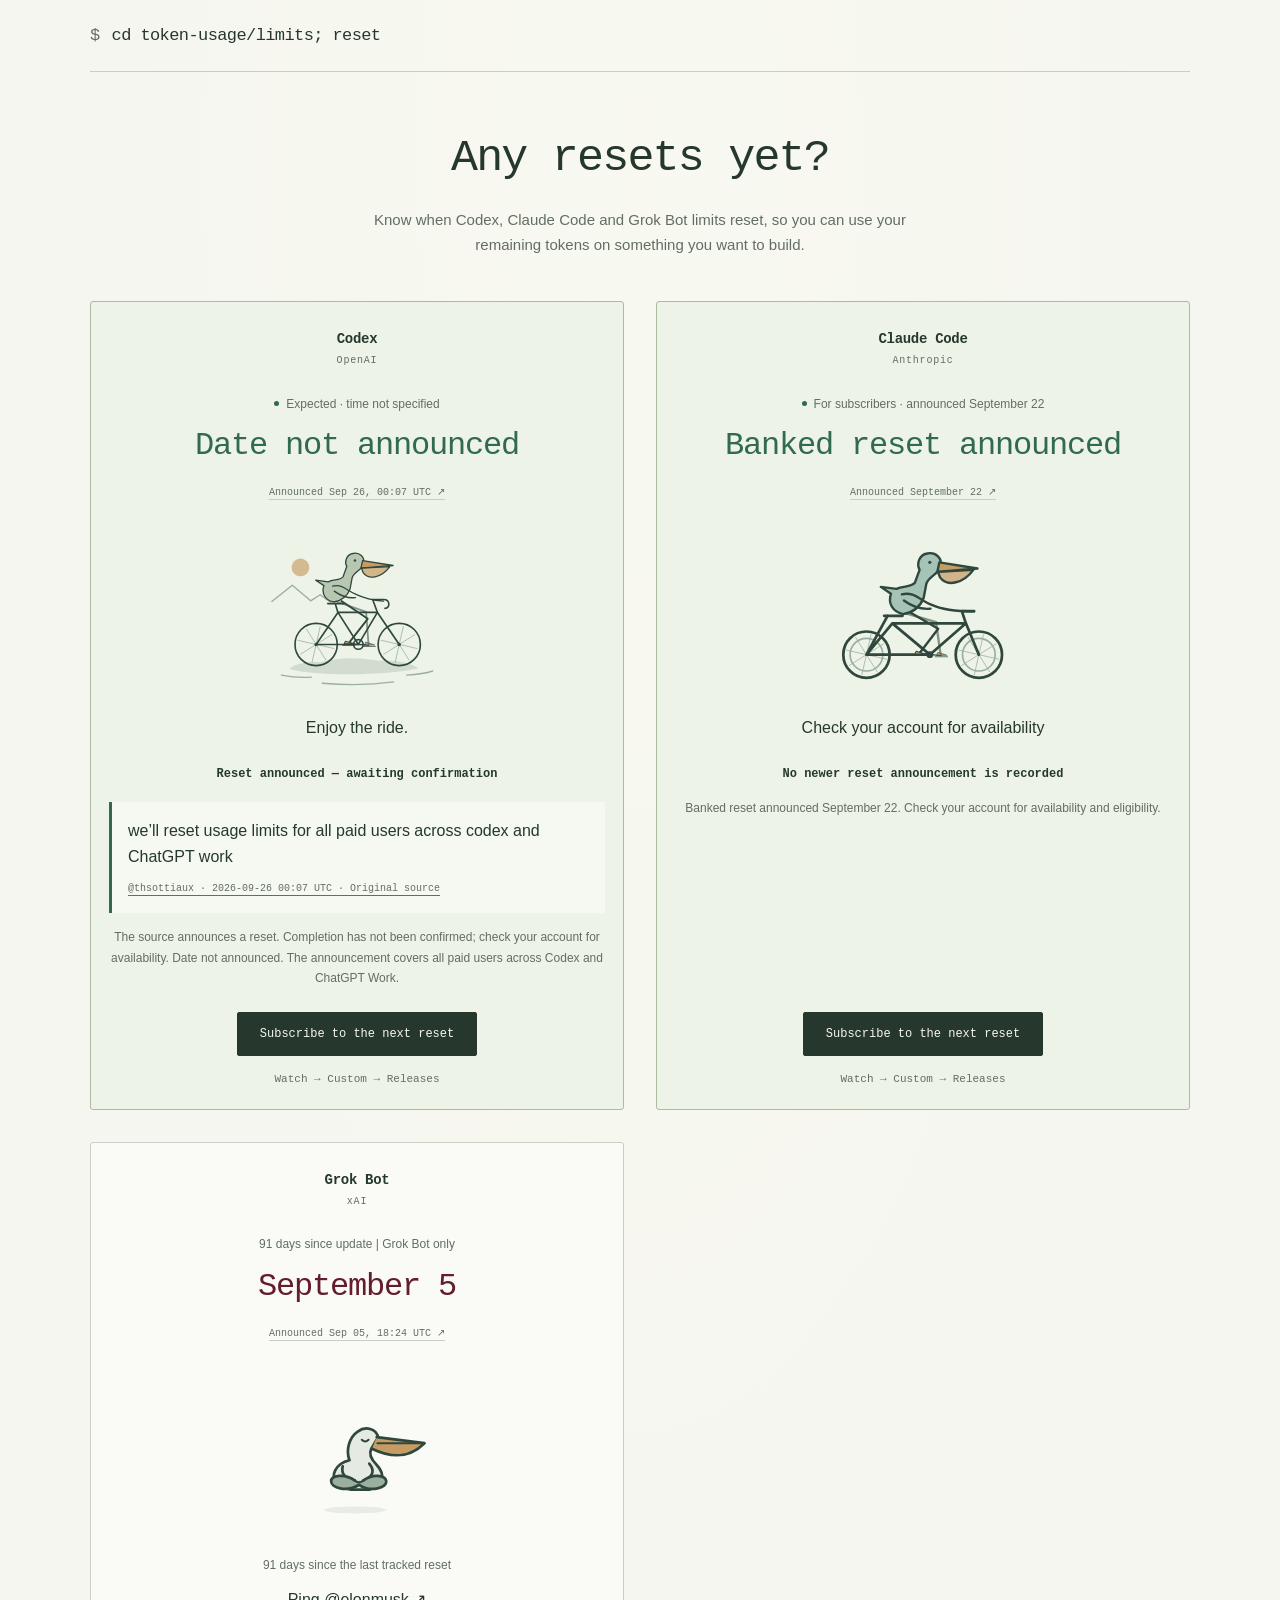
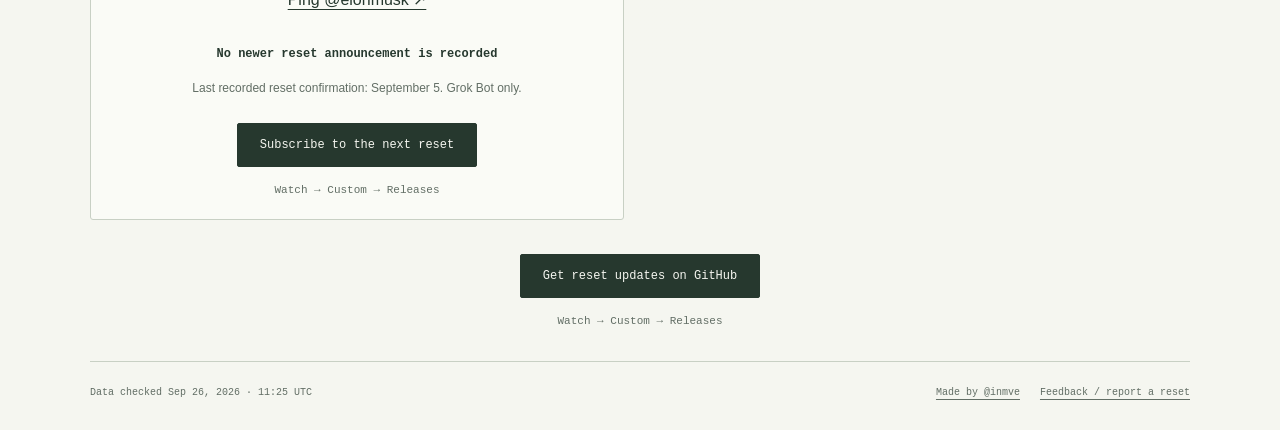
==== public/index.html @ 68e8e63a "Lead reset feeds with GitHub Releases subscriptions (#23)" ====
<!doctype html>
<html lang="en">
<head>
  <meta charset="utf-8">
  <meta name="viewport" content="width=device-width,initial-scale=1">
  <meta name="description" content="Know when Codex, Claude Code and Grok Bot limits reset, so you can use your remaining tokens on something you want to build.">
  <meta property="og:title" content="Any resets yet? (2026-09-26)">
  <meta property="og:description" content="Know when Codex, Claude Code and Grok Bot limits reset, so you can use your remaining tokens on something you want to build.">
  <meta property="og:type" content="website">
  <title>Any resets yet? (2026-09-26)</title>
  <link rel="canonical" href="https://inmve.github.io/next-reset/"><meta property="og:url" content="https://inmve.github.io/next-reset/">
  <link rel="icon" href="favicon.svg" type="image/svg+xml">
  <link rel="stylesheet" href="style.css?v=3abd4e6b2c49">
  <script src="site.js?v=8ba47e95c270" defer></script>
</head>
<body>
<div id="reset-zen" lang="en">
<div class="product" data-variant="3">
  <a class="skip-link" href="#updates">Skip to reset updates</a>
  <div class="backdrop" aria-hidden="true"><div class="stars"></div><div class="sun"></div><div class="ridge"></div><div class="ridge near"></div><div class="water"></div></div>
  <header class="product-header">
    <a class="brand" href="./" aria-label="Next Reset: home"><span class="shell-prompt" aria-hidden="true">$</span><code>cd token-usage/limits; reset</code></a>
  </header>
  <main id="updates" class="home">
    <div class="intro">
      <h1>Any resets yet?</h1>
      <p class="intro-sub">Know when Codex, Claude Code and Grok Bot limits reset, so you can use your remaining tokens on something you want to build.</p>
    </div>
    <div id="providers" class="providers"><article class="provider announced" data-provider="codex" style="--wait:rgb(196,76,77)">
<div class="provider-details"><h2 class="provider-name">Codex<span>OpenAI</span></h2>
<p class="scope">Expected · time not specified</p><p class="when">Date not announced</p>
<a class="source" href="https://x.com/thsottiaux/status/2103637477760311522" target="_blank" rel="noopener noreferrer">Announced Sep 26, 00:07 UTC ↗</a></div>
<div class="bird-stage"><div class="bird"><svg xmlns="http://www.w3.org/2000/svg" viewBox="0 0 320 240" role="img" aria-labelledby="c04-codex-title c04-codex-desc" data-animated="cycling">
  <title id="c04-codex-title">Pelican riding a bicycle</title>
  <desc id="c04-codex-desc">A pelican pedals at an unhurried pace while a reset is announced. There is no rush.</desc>
  <g stroke="var(--bird-ink)" stroke-width="2.4" stroke-linecap="round" stroke-linejoin="round">
    <circle cx="77" cy="55" r="13" fill="var(--bird-gold)" stroke="none" opacity=".65" />
    <path d="M35 105 65 81 92 104 106 95 121 106" fill="none" stroke="var(--bird-sage)" stroke-width="2" />
    <path d="M61 204c7-8 28-11 45-10 27-8 60-7 86-2 21-2 46 2 58 11-38 10-148 13-189 1Z" fill="var(--bird-sage)" fill-opacity=".35" stroke="none" />
    <path d="M49 213c15 3 29 4 44 3m16 9c37 3 76 2 105-2m19-10c16-1 29-3 38-6" fill="none" stroke="var(--bird-sage)" stroke-width="2" />
    <g fill="none">
      <circle cx="100" cy="168" r="31" />
      <circle cx="222" cy="168" r="31" />
      <g transform="translate(100 168)" data-riding-part="wheel"><g stroke="var(--bird-sage)" stroke-width="1.3" opacity=".8" fill="none"><path d="M0 0L27.00 0.00 M0 0L19.09 19.09 M0 0L0.00 27.00 M0 0L-19.09 19.09 M0 0L-27.00 0.00 M0 0L-19.09 -19.09 M0 0L-0.00 -27.00 M0 0L19.09 -19.09" /><animateTransform attributeName="transform" type="rotate" from="0" to="360" dur="2.8s" repeatCount="indefinite" begin="indefinite" /></g></g><g transform="translate(222 168)" data-riding-part="wheel"><g stroke="var(--bird-sage)" stroke-width="1.3" opacity=".8" fill="none"><path d="M0 0L27.00 0.00 M0 0L19.09 19.09 M0 0L0.00 27.00 M0 0L-19.09 19.09 M0 0L-27.00 0.00 M0 0L-19.09 -19.09 M0 0L-0.00 -27.00 M0 0L19.09 -19.09" /><animateTransform attributeName="transform" type="rotate" from="0" to="360" dur="2.8s" repeatCount="indefinite" begin="indefinite" /></g></g><path d="m100 168 32-47 30 47H100m32-47h58l-28 47m28-47 32 47" />
      <path d="m132 121-4-13m-11 0h24m49 13-7-19h16c10 0 10 13 2 13" />
      <circle cx="162" cy="168" r="7" />
      <circle cx="100" cy="168" r="2.5" fill="var(--bird-ink)" stroke="none" />
      <circle cx="222" cy="168" r="2.5" fill="var(--bird-ink)" stroke="none" />
    </g>
    </g>
<g fill="none" stroke="var(--bird-ink)" stroke-width="2.7" stroke-linecap="round" stroke-linejoin="round" data-riding-part="pedaling-legs"><path d="M150.72 158.11L162 168L173.28 177.89" stroke-width="2"><animate attributeName="d" values="M150.72 158.11L162 168L173.28 177.89;M152.11 156.72L162 168L171.89 179.28;M153.67 155.53L162 168L170.33 180.47;M155.37 154.55L162 168L168.63 181.45;M157.18 153.80L162 168L166.82 182.20;M159.07 153.29L162 168L164.93 182.71;M161.02 153.03L162 168L162.98 182.97;M162.98 153.03L162 168L161.02 182.97;M164.93 153.29L162 168L159.07 182.71;M166.82 153.80L162 168L157.18 182.20;M168.64 154.55L162 168L155.36 181.45;M170.33 155.53L162 168L153.67 180.47;M171.89 156.72L162 168L152.11 179.28;M173.28 158.11L162 168L150.72 177.89;M174.47 159.67L162 168L149.53 176.33;M175.45 161.37L162 168L148.55 174.63;M176.20 163.18L162 168L147.80 172.82;M176.71 165.07L162 168L147.29 170.93;M176.97 167.02L162 168L147.03 168.98;M176.97 168.98L162 168L147.03 167.02;M176.71 170.93L162 168L147.29 165.07;M176.20 172.82L162 168L147.80 163.18;M175.45 174.64L162 168L148.55 161.36;M174.47 176.33L162 168L149.53 159.67;M173.28 177.89L162 168L150.72 158.11;M171.89 179.28L162 168L152.11 156.72;M170.33 180.47L162 168L153.67 155.53;M168.63 181.45L162 168L155.37 154.55;M166.82 182.20L162 168L157.18 153.80;M164.93 182.71L162 168L159.07 153.29;M162.98 182.97L162 168L161.02 153.03;M161.02 182.97L162 168L162.98 153.03;M159.07 182.71L162 168L164.93 153.29;M157.18 182.20L162 168L166.82 153.80;M155.36 181.45L162 168L168.64 154.55;M153.67 180.47L162 168L170.33 155.53;M152.11 179.28L162 168L171.89 156.72;M150.72 177.89L162 168L173.28 158.11;M149.53 176.33L162 168L174.47 159.67;M148.55 174.63L162 168L175.45 161.37;M147.80 172.82L162 168L176.20 163.18;M147.29 170.93L162 168L176.71 165.07;M147.03 168.98L162 168L176.97 167.02;M147.03 167.02L162 168L176.97 168.98;M147.29 165.07L162 168L176.71 170.93;M147.80 163.18L162 168L176.20 172.82;M148.55 161.36L162 168L175.45 174.64;M149.53 159.67L162 168L174.47 176.33;M150.72 158.11L162 168L173.28 177.89" dur="3.8s" repeatCount="indefinite" begin="indefinite" calcMode="linear" /></path><path d="M127.20 103.60L174.60 115.47L150.72 158.11" opacity=".55"><animate attributeName="d" values="M127.20 103.60L174.60 115.47L150.72 158.11;M127.20 103.62L175.04 113.57L152.11 156.72;M127.20 103.69L175.40 111.76L153.67 155.53;M127.20 103.79L175.66 110.09L155.37 154.55;M127.20 103.93L175.84 108.63L157.18 153.80;M127.20 104.08L175.95 107.43L159.07 153.29;M127.20 104.25L176.01 106.52L161.02 153.03;M127.20 104.42L176.04 105.94L162.98 153.03;M127.20 104.58L176.05 105.71L164.93 153.29;M127.20 104.71L176.05 105.81L166.82 153.80;M127.20 104.81L176.05 106.25L168.64 154.55;M127.20 104.88L176.02 106.99L170.33 155.53;M127.20 104.90L175.97 108.03L171.89 156.72;M127.20 104.88L175.86 109.31L173.28 158.11;M127.20 104.81L175.70 110.82L174.47 159.67;M127.20 104.71L175.44 112.50L175.45 161.37;M127.20 104.58L175.08 114.33L176.20 163.18;M127.20 104.42L174.61 116.25L176.71 165.07;M127.20 104.25L174.02 118.24L176.97 167.02;M127.20 104.08L173.31 120.25L176.97 168.98;M127.20 103.93L172.50 122.24L176.71 170.93;M127.20 103.79L171.61 124.17L176.20 172.82;M127.20 103.69L170.67 126.00L175.45 174.64;M127.20 103.62L169.72 127.70L174.47 176.33;M127.20 103.60L168.81 129.23L173.28 177.89;M127.20 103.62L167.97 130.57L171.89 179.28;M127.20 103.69L167.24 131.70L170.33 180.47;M127.20 103.79L166.65 132.63L168.63 181.45;M127.20 103.93L166.22 133.34L166.82 182.20;M127.20 104.08L165.95 133.86L164.93 182.71;M127.20 104.25L165.82 134.18L162.98 182.97;M127.20 104.42L165.84 134.34L161.02 182.97;M127.20 104.58L165.96 134.33L159.07 182.71;M127.20 104.71L166.18 134.17L157.18 182.20;M127.20 104.81L166.49 133.87L155.36 181.45;M127.20 104.88L166.86 133.42L153.67 180.47;M127.20 104.90L167.30 132.83L152.11 179.28;M127.20 104.88L167.78 132.10L150.72 177.89;M127.20 104.81L168.32 131.22L149.53 176.33;M127.20 104.71L168.89 130.20L148.55 174.63;M127.20 104.58L169.50 129.04L147.80 172.82;M127.20 104.42L170.15 127.73L147.29 170.93;M127.20 104.25L170.81 126.29L147.03 168.98;M127.20 104.08L171.50 124.72L147.03 167.02;M127.20 103.93L172.18 123.02L147.29 165.07;M127.20 103.79L172.85 121.22L147.80 163.18;M127.20 103.69L173.49 119.34L148.55 161.36;M127.20 103.62L174.08 117.41L149.53 159.67;M127.20 103.60L174.60 115.47L150.72 158.11" dur="3.8s" repeatCount="indefinite" begin="indefinite" calcMode="linear" /></path><path d="M142.72 160.11H160.72M146.72 154.11L159.72 158.1092299204279L144.72 158.1092299204279Z" fill="var(--bird-gold)" stroke-width="1.5" opacity=".7"><animate attributeName="d" values="M142.72 160.11H160.72M146.72 154.11L159.72 158.1092299204279L144.72 158.1092299204279Z;M144.11 158.72H162.11M148.11 152.72L161.11 156.7218917428687L146.11 156.7218917428687Z;M145.67 157.53H163.67M149.67 151.53L162.67 155.52752512447137L147.67 155.52752512447137Z;M147.37 156.55H165.37M151.37 150.55L164.37 154.54656600921766L149.37 154.54656600921766Z;M149.18 155.80H167.18M153.18 149.80L166.18 153.79579887954282L151.18 153.79579887954282Z;M151.07 155.29H169.07M155.07 149.29L168.07 153.28806956918754L153.07 153.28806956918754Z;M153.02 155.03H171.02M157.02 149.03L170.02 153.0320654674212L155.02 153.0320654674212Z;M154.98 155.03H172.98M158.98 149.03L171.98 153.03216687540274L156.98 153.03216687540274Z;M156.93 155.29H174.93M160.93 149.29L173.93 153.2883720580135L158.93 153.2883720580135Z;M158.82 155.80H176.82M162.82 149.80L175.82 153.79629727354546L160.82 153.79629727354546Z;M160.64 156.55H178.64M164.64 150.55L177.64 154.54725178073744L162.64 154.54725178073744Z;M162.33 157.53H180.33M166.33 151.53L179.33 155.52838653976747L164.33 155.52838653976747Z;M163.89 158.72H181.89M167.89 152.72L180.89 156.72291406288656L165.89 156.72291406288656Z;M165.28 160.11H183.28M169.28 154.11L182.28 158.1103956529886L167.28 158.1103956529886Z;M166.47 161.67H184.47M170.47 155.67L183.47 159.66709111538432L168.47 159.66709111538432Z;M167.45 163.37H185.45M171.45 157.37L184.45 161.36636495911463L169.45 161.36636495911463Z;M168.20 165.18H186.20M172.20 159.18L185.20 163.1791421375856L170.20 163.1791421375856Z;M168.71 167.07H186.71M172.71 161.07L185.71 165.07440553067676L170.71 165.07440553067676Z;M168.97 169.02H186.97M172.97 163.02L185.97 167.01972665626607L170.97 167.01972665626607Z;M168.97 170.98H186.97M172.97 164.98L185.97 168.9818205305498L170.97 168.9818205305498Z;M168.71 172.93H186.71M172.71 166.93L185.71 170.92711518334377L170.71 170.92711518334377Z;M168.20 174.82H186.20M172.20 168.82L185.20 172.82232608380104L170.20 172.82232608380104Z;M167.45 176.64H185.45M171.45 170.64L184.45 174.63502564796312L169.45 174.63502564796312Z;M166.47 178.33H184.47M170.47 172.33L183.47 176.33419808371187L168.47 176.33419808371187Z;M165.28 179.89H183.28M169.28 173.89L182.28 177.8907700795721L167.28 177.8907700795721Z;M163.89 181.28H181.89M167.89 175.28L180.89 179.2781082571313L165.89 179.2781082571313Z;M162.33 182.47H180.33M166.33 176.47L179.33 180.47247487552863L164.33 180.47247487552863Z;M160.63 183.45H178.63M164.63 177.45L177.63 181.45343399078234L162.63 181.45343399078234Z;M158.82 184.20H176.82M162.82 178.20L175.82 182.20420112045718L160.82 182.20420112045718Z;M156.93 184.71H174.93M160.93 178.71L173.93 182.71193043081246L158.93 182.71193043081246Z;M154.98 184.97H172.98M158.98 178.97L171.98 182.9679345325788L156.98 182.9679345325788Z;M153.02 184.97H171.02M157.02 178.97L170.02 182.96783312459726L155.02 182.96783312459726Z;M151.07 184.71H169.07M155.07 178.71L168.07 182.7116279419865L153.07 182.7116279419865Z;M149.18 184.20H167.18M153.18 178.20L166.18 182.20370272645454L151.18 182.20370272645454Z;M147.36 183.45H165.36M151.36 177.45L164.36 181.45274821926256L149.36 181.45274821926256Z;M145.67 182.47H163.67M149.67 176.47L162.67 180.47161346023253L147.67 180.47161346023253Z;M144.11 181.28H162.11M148.11 175.28L161.11 179.2770859371134L146.11 179.2770859371134Z;M142.72 179.89H160.72M146.72 173.89L159.72 177.8896043470114L144.72 177.8896043470114Z;M141.53 178.33H159.53M145.53 172.33L158.53 176.3329088846157L143.53 176.3329088846157Z;M140.55 176.63H158.55M144.55 170.63L157.55 174.6336350408854L142.55 174.6336350408854Z;M139.80 174.82H157.80M143.80 168.82L156.80 172.8208578624144L141.80 172.8208578624144Z;M139.29 172.93H157.29M143.29 166.93L156.29 170.92559446932324L141.29 170.92559446932324Z;M139.03 170.98H157.03M143.03 164.98L156.03 168.98027334373393L141.03 168.98027334373393Z;M139.03 169.02H157.03M143.03 163.02L156.03 167.01817946945022L141.03 167.01817946945022Z;M139.29 167.07H157.29M143.29 161.07L156.29 165.07288481665626L141.29 165.07288481665626Z;M139.80 165.18H157.80M143.80 159.18L156.80 163.17767391619896L141.80 163.17767391619896Z;M140.55 163.36H158.55M144.55 157.36L157.55 161.36497435203688L142.55 161.36497435203688Z;M141.53 161.67H159.53M145.53 155.67L158.53 159.66580191628813L143.53 159.66580191628813Z;M142.72 160.11H160.72M146.72 154.11L159.72 158.1092299204279L144.72 158.1092299204279Z" dur="3.8s" repeatCount="indefinite" begin="indefinite" calcMode="linear" /></path><path d="M137.20 103.60L174.75 131.27L173.28 177.89"><animate attributeName="d" values="M137.20 103.60L174.75 131.27L173.28 177.89;M137.20 103.62L173.70 132.67L171.89 179.28;M137.20 103.69L172.75 133.89L170.33 180.47;M137.20 103.79L171.93 134.92L168.63 181.45;M137.20 103.93L171.28 135.77L166.82 182.20;M137.20 104.08L170.80 136.44L164.93 182.71;M137.20 104.25L170.48 136.93L162.98 182.97;M137.20 104.42L170.32 137.26L161.02 182.97;M137.20 104.58L170.30 137.44L159.07 182.71;M137.20 104.71L170.40 137.47L157.18 182.20;M137.20 104.81L170.61 137.37L155.36 181.45;M137.20 104.88L170.90 137.13L153.67 180.47;M137.20 104.90L171.28 136.75L152.11 179.28;M137.20 104.88L171.73 136.24L150.72 177.89;M137.20 104.81L172.25 135.59L149.53 176.33;M137.20 104.71L172.83 134.81L148.55 174.63;M137.20 104.58L173.49 133.89L147.80 172.82;M137.20 104.42L174.20 132.83L147.29 170.93;M137.20 104.25L174.97 131.63L147.03 168.98;M137.20 104.08L175.79 130.29L147.03 167.02;M137.20 103.93L176.64 128.82L147.29 165.07;M137.20 103.79L177.53 127.23L147.80 163.18;M137.20 103.69L178.41 125.53L148.55 161.36;M137.20 103.62L179.28 123.74L149.53 159.67;M137.20 103.60L180.11 121.89L150.72 158.11;M137.20 103.62L180.88 120.00L152.11 156.72;M137.20 103.69L181.55 118.13L153.67 155.53;M137.20 103.79L182.13 116.34L155.37 154.55;M137.20 103.93L182.59 114.68L157.18 153.80;M137.20 104.08L182.94 113.21L159.07 153.29;M137.20 104.25L183.20 112.00L161.02 153.03;M137.20 104.42L183.37 111.08L162.98 153.03;M137.20 104.58L183.47 110.49L164.93 153.29;M137.20 104.71L183.52 110.24L166.82 153.80;M137.20 104.81L183.52 110.34L168.64 154.55;M137.20 104.88L183.47 110.77L170.33 155.53;M137.20 104.90L183.37 111.51L171.89 156.72;M137.20 104.88L183.21 112.54L173.28 158.11;M137.20 104.81L182.97 113.80L174.47 159.67;M137.20 104.71L182.63 115.28L175.45 161.37;M137.20 104.58L182.18 116.92L176.20 163.18;M137.20 104.42L181.61 118.69L176.71 165.07;M137.20 104.25L180.91 120.54L176.97 167.02;M137.20 104.08L180.08 122.44L176.97 168.98;M137.20 103.93L179.14 124.34L176.71 170.93;M137.20 103.79L178.10 126.22L176.20 172.82;M137.20 103.69L177.00 128.02L175.45 174.64;M137.20 103.62L175.87 129.71L174.47 176.33;M137.20 103.60L174.75 131.27L173.28 177.89" dur="3.8s" repeatCount="indefinite" begin="indefinite" calcMode="linear" /></path><path d="M165.28 179.89H183.28M169.28 173.89L182.28 177.8907700795721L167.28 177.8907700795721Z" fill="var(--bird-gold)" stroke-width="1.5"><animate attributeName="d" values="M165.28 179.89H183.28M169.28 173.89L182.28 177.8907700795721L167.28 177.8907700795721Z;M163.89 181.28H181.89M167.89 175.28L180.89 179.2781082571313L165.89 179.2781082571313Z;M162.33 182.47H180.33M166.33 176.47L179.33 180.47247487552863L164.33 180.47247487552863Z;M160.63 183.45H178.63M164.63 177.45L177.63 181.45343399078234L162.63 181.45343399078234Z;M158.82 184.20H176.82M162.82 178.20L175.82 182.20420112045718L160.82 182.20420112045718Z;M156.93 184.71H174.93M160.93 178.71L173.93 182.71193043081246L158.93 182.71193043081246Z;M154.98 184.97H172.98M158.98 178.97L171.98 182.9679345325788L156.98 182.9679345325788Z;M153.02 184.97H171.02M157.02 178.97L170.02 182.96783312459726L155.02 182.96783312459726Z;M151.07 184.71H169.07M155.07 178.71L168.07 182.7116279419865L153.07 182.7116279419865Z;M149.18 184.20H167.18M153.18 178.20L166.18 182.20370272645454L151.18 182.20370272645454Z;M147.36 183.45H165.36M151.36 177.45L164.36 181.45274821926256L149.36 181.45274821926256Z;M145.67 182.47H163.67M149.67 176.47L162.67 180.47161346023253L147.67 180.47161346023253Z;M144.11 181.28H162.11M148.11 175.28L161.11 179.27708593711344L146.11 179.27708593711344Z;M142.72 179.89H160.72M146.72 173.89L159.72 177.8896043470114L144.72 177.8896043470114Z;M141.53 178.33H159.53M145.53 172.33L158.53 176.33290888461568L143.53 176.33290888461568Z;M140.55 176.63H158.55M144.55 170.63L157.55 174.63363504088537L142.55 174.63363504088537Z;M139.80 174.82H157.80M143.80 168.82L156.80 172.8208578624144L141.80 172.8208578624144Z;M139.29 172.93H157.29M143.29 166.93L156.29 170.92559446932324L141.29 170.92559446932324Z;M139.03 170.98H157.03M143.03 164.98L156.03 168.98027334373393L141.03 168.98027334373393Z;M139.03 169.02H157.03M143.03 163.02L156.03 167.0181794694502L141.03 167.0181794694502Z;M139.29 167.07H157.29M143.29 161.07L156.29 165.07288481665623L141.29 165.07288481665623Z;M139.80 165.18H157.80M143.80 159.18L156.80 163.17767391619896L141.80 163.17767391619896Z;M140.55 163.36H158.55M144.55 157.36L157.55 161.36497435203688L142.55 161.36497435203688Z;M141.53 161.67H159.53M145.53 155.67L158.53 159.66580191628813L143.53 159.66580191628813Z;M142.72 160.11H160.72M146.72 154.11L159.72 158.1092299204279L144.72 158.1092299204279Z;M144.11 158.72H162.11M148.11 152.72L161.11 156.7218917428687L146.11 156.7218917428687Z;M145.67 157.53H163.67M149.67 151.53L162.67 155.52752512447137L147.67 155.52752512447137Z;M147.37 156.55H165.37M151.37 150.55L164.37 154.54656600921766L149.37 154.54656600921766Z;M149.18 155.80H167.18M153.18 149.80L166.18 153.79579887954282L151.18 153.79579887954282Z;M151.07 155.29H169.07M155.07 149.29L168.07 153.28806956918754L153.07 153.28806956918754Z;M153.02 155.03H171.02M157.02 149.03L170.02 153.0320654674212L155.02 153.0320654674212Z;M154.98 155.03H172.98M158.98 149.03L171.98 153.03216687540274L156.98 153.03216687540274Z;M156.93 155.29H174.93M160.93 149.29L173.93 153.2883720580135L158.93 153.2883720580135Z;M158.82 155.80H176.82M162.82 149.80L175.82 153.79629727354546L160.82 153.79629727354546Z;M160.64 156.55H178.64M164.64 150.55L177.64 154.54725178073744L162.64 154.54725178073744Z;M162.33 157.53H180.33M166.33 151.53L179.33 155.52838653976747L164.33 155.52838653976747Z;M163.89 158.72H181.89M167.89 152.72L180.89 156.72291406288656L165.89 156.72291406288656Z;M165.28 160.11H183.28M169.28 154.11L182.28 158.1103956529886L167.28 158.1103956529886Z;M166.47 161.67H184.47M170.47 155.67L183.47 159.6670911153843L168.47 159.6670911153843Z;M167.45 163.37H185.45M171.45 157.37L184.45 161.36636495911463L169.45 161.36636495911463Z;M168.20 165.18H186.20M172.20 159.18L185.20 163.1791421375856L170.20 163.1791421375856Z;M168.71 167.07H186.71M172.71 161.07L185.71 165.07440553067676L170.71 165.07440553067676Z;M168.97 169.02H186.97M172.97 163.02L185.97 167.01972665626607L170.97 167.01972665626607Z;M168.97 170.98H186.97M172.97 164.98L185.97 168.9818205305498L170.97 168.9818205305498Z;M168.71 172.93H186.71M172.71 166.93L185.71 170.92711518334374L170.71 170.92711518334374Z;M168.20 174.82H186.20M172.20 168.82L185.20 172.82232608380102L170.20 172.82232608380102Z;M167.45 176.64H185.45M171.45 170.64L184.45 174.63502564796312L169.45 174.63502564796312Z;M166.47 178.33H184.47M170.47 172.33L183.47 176.33419808371187L168.47 176.33419808371187Z;M165.28 179.89H183.28M169.28 173.89L182.28 177.8907700795721L167.28 177.8907700795721Z" dur="3.8s" repeatCount="indefinite" begin="indefinite" calcMode="linear" /></path></g><g data-riding-part="rider-motion"><animateTransform attributeName="transform" type="translate" values="0 0.000;0 0.022;0 0.087;0 0.190;0 0.325;0 0.482;0 0.650;0 0.818;0 0.975;0 1.110;0 1.213;0 1.278;0 1.300;0 1.278;0 1.213;0 1.110;0 0.975;0 0.818;0 0.650;0 0.482;0 0.325;0 0.190;0 0.087;0 0.022;0 0.000;0 0.022;0 0.087;0 0.190;0 0.325;0 0.482;0 0.650;0 0.818;0 0.975;0 1.110;0 1.213;0 1.278;0 1.300;0 1.278;0 1.213;0 1.110;0 0.975;0 0.818;0 0.650;0 0.482;0 0.325;0 0.190;0 0.087;0 0.022;0 0.000" dur="3.8s" repeatCount="indefinite" begin="indefinite" /><g transform="translate(25 10) scale(0.8)" stroke="var(--bird-ink)" stroke-width="2.4" stroke-linecap="round" stroke-linejoin="round" data-riding-part="forward-rider"><path d="M126 119C111 116 103 104 108 89L93 79 116 82C126 77 137 80 143 73L150 54C145 44 150 32 161 30C174 27 183 37 181 48C179 60 164 63 160 74L156 95C151 108 143 116 126 119Z" fill="#b7c7b2" /><path d="M179 43 235 52 176 57Z" fill="var(--bird-gold)" /><path d="M177 57 229 54C215 73 191 80 180 65Z" fill="var(--bird-gold)" fill-opacity=".7" /><circle cx="165" cy="43" r="2.3" fill="var(--bird-ink)" stroke="none" /><path d="M124 90C142 85 152 100 167 105Q188 115 217.5 117.5M127 99Q146 113 166 111" fill="none" stroke="var(--bird-ink)" /></g></g></svg>
</div></div><p class="pelican-note">Enjoy the ride.</p>
<p class="feed-status">Reset announced — awaiting confirmation</p><figure class="source-quote"><blockquote><p>we’ll reset usage limits for all paid users across codex and ChatGPT work</p></blockquote><figcaption><a href="https://x.com/thsottiaux/status/2103637477760311522" target="_blank" rel="noopener noreferrer">@thsottiaux · 2026-09-26 00:07 UTC · Original source</a></figcaption></figure><p class="announcement-note">The source announces a reset. Completion has not been confirmed; check your account for availability. Date not announced. The announcement covers all paid users across Codex and ChatGPT Work.</p><div class="provider-subscription"><a class="github-action" href="https://github.com/inmve/codex-reset-alerts">Subscribe to the next reset</a><p class="subscription-note">Watch → Custom → Releases</p></div></article>
<article class="provider announced" data-provider="claude" style="--wait:rgb(183,70,72)">
<div class="provider-details"><h2 class="provider-name">Claude Code<span>Anthropic</span></h2>
<p class="scope">For subscribers · announced September 22</p><p class="when">Banked reset announced</p>
<a class="source" href="https://x.com/AnthropicAI/status/2102435703535939725" target="_blank" rel="noopener noreferrer">Announced September 22 ↗</a></div>
<div class="bird-stage"><div class="bird"><svg xmlns="http://www.w3.org/2000/svg" viewBox="0 0 320 240" role="img" aria-labelledby="c05-claude-title c05-claude-desc" data-animated="cycling">
  <title id="c05-claude-title">Pelican riding a bicycle</title>
  <desc id="c05-claude-desc">A pelican pedals at an unhurried pace while a reset is announced. There is no rush.</desc>
  <g stroke="var(--bird-ink)" stroke-width="4" stroke-linecap="round" stroke-linejoin="round">
    <circle cx="77" cy="183" r="34" fill="none" />
    <circle cx="242" cy="183" r="34" fill="none" />
    <g transform="translate(77 183)" data-riding-part="wheel"><g stroke="var(--bird-sage)" stroke-width="1.3" opacity=".8" fill="none"><path d="M0 0L30.00 0.00 M0 0L21.21 21.21 M0 0L0.00 30.00 M0 0L-21.21 21.21 M0 0L-30.00 0.00 M0 0L-21.21 -21.21 M0 0L-0.00 -30.00 M0 0L21.21 -21.21" /><animateTransform attributeName="transform" type="rotate" from="0" to="360" dur="2.8s" repeatCount="indefinite" begin="indefinite" /></g></g><g transform="translate(242 183)" data-riding-part="wheel"><g stroke="var(--bird-sage)" stroke-width="1.3" opacity=".8" fill="none"><path d="M0 0L30.00 0.00 M0 0L21.21 21.21 M0 0L0.00 30.00 M0 0L-21.21 21.21 M0 0L-30.00 0.00 M0 0L-21.21 -21.21 M0 0L-0.00 -30.00 M0 0L21.21 -21.21" /><animateTransform attributeName="transform" type="rotate" from="0" to="360" dur="2.8s" repeatCount="indefinite" begin="indefinite" /></g></g><circle cx="77" cy="183" r="24" stroke="var(--bird-sage)" stroke-width="2.5" fill="none" />
    <circle cx="242" cy="183" r="24" stroke="var(--bird-sage)" stroke-width="2.5" fill="none" />
    <path d="M77 183 115 137 170 183H77L108 126M115 137h108M170 183l53-46 19 46M223 137l-6-18h18" fill="none" />
    <path d="M103 126h27" fill="none" />
    <circle cx="170" cy="183" r="5" fill="var(--bird-ink)" stroke="none" />
    </g>
<g fill="none" stroke="var(--bird-ink)" stroke-width="3.5" stroke-linecap="round" stroke-linejoin="round" data-riding-part="pedaling-legs"><path d="M157.97 172.45L170 183L182.03 193.55" stroke-width="2"><animate attributeName="d" values="M157.97 172.45L170 183L182.03 193.55;M159.45 170.97L170 183L180.55 195.03;M161.11 169.70L170 183L178.89 196.30;M162.92 168.65L170 183L177.08 197.35;M164.86 167.85L170 183L175.14 198.15;M166.88 167.31L170 183L173.12 198.69;M168.95 167.03L170 183L171.05 198.97;M171.05 167.03L170 183L168.95 198.97;M173.12 167.31L170 183L166.88 198.69;M175.14 167.85L170 183L164.86 198.15;M177.08 168.65L170 183L162.92 197.35;M178.89 169.70L170 183L161.11 196.30;M180.55 170.97L170 183L159.45 195.03;M182.03 172.45L170 183L157.97 193.55;M183.30 174.11L170 183L156.70 191.89;M184.35 175.92L170 183L155.65 190.08;M185.15 177.86L170 183L154.85 188.14;M185.69 179.88L170 183L154.31 186.12;M185.97 181.95L170 183L154.03 184.05;M185.97 184.05L170 183L154.03 181.95;M185.69 186.12L170 183L154.31 179.88;M185.15 188.14L170 183L154.85 177.86;M184.35 190.08L170 183L155.65 175.92;M183.30 191.89L170 183L156.70 174.11;M182.03 193.55L170 183L157.97 172.45;M180.55 195.03L170 183L159.45 170.97;M178.89 196.30L170 183L161.11 169.70;M177.08 197.35L170 183L162.92 168.65;M175.14 198.15L170 183L164.86 167.85;M173.12 198.69L170 183L166.88 167.31;M171.05 198.97L170 183L168.95 167.03;M168.95 198.97L170 183L171.05 167.03;M166.88 198.69L170 183L173.12 167.31;M164.86 198.15L170 183L175.14 167.85;M162.92 197.35L170 183L177.08 168.65;M161.11 196.30L170 183L178.89 169.70;M159.45 195.03L170 183L180.55 170.97;M157.97 193.55L170 183L182.03 172.45;M156.70 191.89L170 183L183.30 174.11;M155.65 190.08L170 183L184.35 175.92;M154.85 188.14L170 183L185.15 177.86;M154.31 186.12L170 183L185.69 179.88;M154.03 184.05L170 183L185.97 181.95;M154.03 181.95L170 183L185.97 184.05;M154.31 179.88L170 183L185.69 186.12;M154.85 177.86L170 183L185.15 188.14;M155.65 175.92L170 183L184.35 190.08;M156.70 174.11L170 183L183.30 191.89;M157.97 172.45L170 183L182.03 193.55" dur="3.8s" repeatCount="indefinite" begin="indefinite" calcMode="linear" /></path><path d="M132.00 121.00L180.52 128.79L157.97 172.45" opacity=".55"><animate attributeName="d" values="M132.00 121.00L180.52 128.79L157.97 172.45;M132.00 121.02L180.81 126.71L159.45 170.97;M132.00 121.09L181.00 124.76L161.11 169.70;M132.00 121.19L181.11 123.00L162.92 168.65;M132.00 121.33L181.14 121.48L164.86 167.85;M132.00 121.48L181.13 120.28L166.88 167.31;M132.00 121.65L181.09 119.42L168.95 167.03;M132.00 121.82L181.06 118.92L171.05 167.03;M132.00 121.97L181.04 118.81L173.12 167.31;M132.00 122.11L181.05 119.06L175.14 167.85;M132.00 122.21L181.08 119.67L177.08 168.65;M132.00 122.28L181.11 120.61L178.89 169.70;M132.00 122.30L181.14 121.83L180.55 170.97;M132.00 122.28L181.13 123.32L182.03 172.45;M132.00 122.21L181.06 125.02L183.30 174.11;M132.00 122.11L180.91 126.90L184.35 175.92;M132.00 121.97L180.65 128.92L185.15 177.86;M132.00 121.82L180.27 131.04L185.69 179.88;M132.00 121.65L179.76 133.21L185.97 181.95;M132.00 121.48L179.13 135.38L185.97 184.05;M132.00 121.33L178.39 137.53L185.69 186.12;M132.00 121.19L177.57 139.59L185.15 188.14;M132.00 121.09L176.68 141.54L184.35 190.08;M132.00 121.02L175.79 143.33L183.30 191.89;M132.00 121.00L174.92 144.93L182.03 193.55;M132.00 121.02L174.14 146.31L180.55 195.03;M132.00 121.09L173.46 147.46L178.89 196.30;M132.00 121.19L172.93 148.38L177.08 197.35;M132.00 121.33L172.55 149.08L175.14 198.15;M132.00 121.48L172.33 149.56L173.12 198.69;M132.00 121.65L172.25 149.84L171.05 198.97;M132.00 121.82L172.30 149.94L168.95 198.97;M132.00 121.97L172.46 149.87L166.88 198.69;M132.00 122.11L172.70 149.64L164.86 198.15;M132.00 122.21L173.03 149.26L162.92 197.35;M132.00 122.28L173.42 148.73L161.11 196.30;M132.00 122.30L173.86 148.05L159.45 195.03;M132.00 122.28L174.34 147.22L157.97 193.55;M132.00 122.21L174.87 146.23L156.70 191.89;M132.00 122.11L175.43 145.09L155.65 190.08;M132.00 121.97L176.03 143.80L154.85 188.14;M132.00 121.82L176.65 142.35L154.31 186.12;M132.00 121.65L177.28 140.75L154.03 184.05;M132.00 121.48L177.91 139.00L154.03 181.95;M132.00 121.33L178.53 137.12L154.31 179.88;M132.00 121.19L179.12 135.13L154.85 177.86;M132.00 121.09L179.66 133.05L155.65 175.92;M132.00 121.02L180.13 130.92L156.70 174.11;M132.00 121.00L180.52 128.79L157.97 172.45" dur="3.8s" repeatCount="indefinite" begin="indefinite" calcMode="linear" /></path><path d="M149.97 174.45H167.97M153.97 168.45L166.97 172.44984524845643L151.97 172.44984524845643Z" fill="var(--bird-gold)" stroke-width="1.5" opacity=".7"><animate attributeName="d" values="M149.97 174.45H167.97M153.97 168.45L166.97 172.44984524845643L151.97 172.44984524845643Z;M151.45 172.97H169.45M155.45 166.97L168.45 170.97001785905996L153.45 170.97001785905996Z;M153.11 171.70H171.11M157.11 165.70L170.11 169.6960267994361L155.11 169.6960267994361Z;M154.92 170.65H172.92M158.92 164.65L171.92 168.64967040983217L156.92 168.64967040983217Z;M156.86 169.85H174.86M160.86 163.85L173.86 167.848852138179L158.86 167.848852138179Z;M158.88 169.31H176.88M162.88 163.31L175.88 167.3072742071334L160.88 167.3072742071334Z;M160.95 169.03H178.95M164.95 163.03L177.95 167.0342031652493L162.95 167.0342031652493Z;M163.05 169.03H181.05M167.05 163.03L180.05 167.03431133376293L165.05 167.03431133376293Z;M165.12 169.31H183.12M169.12 163.31L182.12 167.30759686188105L167.12 167.30759686188105Z;M167.14 169.85H185.14M171.14 163.85L184.14 167.84938375844848L169.14 167.84938375844848Z;M169.08 170.65H187.08M173.08 164.65L186.08 168.65040189945327L171.08 168.65040189945327Z;M170.89 171.70H188.89M174.89 165.70L187.89 169.69694564241863L172.89 169.69694564241863Z;M172.55 172.97H190.55M176.55 166.97L189.55 170.9711083337457L174.55 170.9711083337457Z;M174.03 174.45H192.03M178.03 168.45L191.03 172.45108869652117L176.03 172.45108869652117Z;M175.30 176.11H193.30M179.30 170.11L192.30 174.11156385640993L177.30 174.11156385640993Z;M176.35 177.92H194.35M180.35 171.92L193.35 175.9241226230556L178.35 175.9241226230556Z;M177.15 179.86H195.15M181.15 173.86L194.15 177.85775161342463L179.15 177.85775161342463Z;M177.69 181.88H195.69M181.69 175.88L194.69 179.87936589938855L179.69 179.87936589938855Z;M177.97 183.95H195.97M181.97 177.95L194.97 181.95437510001716L179.97 181.95437510001716Z;M177.97 186.05H195.97M181.97 180.05L194.97 184.04727523258646L179.97 184.04727523258646Z;M177.69 188.12H195.69M181.69 182.12L194.69 186.12225619556668L179.69 186.12225619556668Z;M177.15 190.14H195.15M181.15 184.14L194.15 188.14381448938778L179.15 188.14381448938778Z;M176.35 192.08H194.35M180.35 186.08L193.35 190.07736069116064L178.35 190.07736069116064Z;M175.30 193.89H193.30M179.30 187.89L192.30 191.88981128929268L177.30 191.88981128929268Z;M174.03 195.55H192.03M178.03 189.55L191.03 193.55015475154357L176.03 193.55015475154357Z;M172.55 197.03H190.55M176.55 191.03L189.55 195.02998214094006L174.55 195.02998214094006Z;M170.89 198.30H188.89M174.89 192.30L187.89 196.30397320056386L172.89 196.30397320056386Z;M169.08 199.35H187.08M173.08 193.35L186.08 197.35032959016783L171.08 197.35032959016783Z;M167.14 200.15H185.14M171.14 194.15L184.14 198.151147861821L169.14 198.151147861821Z;M165.12 200.69H183.12M169.12 194.69L182.12 198.6927257928666L167.12 198.6927257928666Z;M163.05 200.97H181.05M167.05 194.97L180.05 198.9657968347507L165.05 198.9657968347507Z;M160.95 200.97H178.95M164.95 194.97L177.95 198.96568866623707L162.95 198.96568866623707Z;M158.88 200.69H176.88M162.88 194.69L175.88 198.69240313811895L160.88 198.69240313811895Z;M156.86 200.15H174.86M160.86 194.15L173.86 198.15061624155152L158.86 198.15061624155152Z;M154.92 199.35H172.92M158.92 193.35L171.92 197.34959810054673L156.92 197.34959810054673Z;M153.11 198.30H171.11M157.11 192.30L170.11 196.30305435758137L155.11 196.30305435758137Z;M151.45 197.03H169.45M155.45 191.03L168.45 195.0288916662543L153.45 195.0288916662543Z;M149.97 195.55H167.97M153.97 189.55L166.97 193.54891130347883L151.97 193.54891130347883Z;M148.70 193.89H166.70M152.70 187.89L165.70 191.8884361435901L150.70 191.8884361435901Z;M147.65 192.08H165.65M151.65 186.08L164.65 190.07587737694442L149.65 190.07587737694442Z;M146.85 190.14H164.85M150.85 184.14L163.85 188.14224838657537L148.85 188.14224838657537Z;M146.31 188.12H164.31M150.31 182.12L163.31 186.12063410061145L148.31 186.12063410061145Z;M146.03 186.05H164.03M150.03 180.05L163.03 184.04562489998284L148.03 184.04562489998284Z;M146.03 183.95H164.03M150.03 177.95L163.03 181.95272476741357L148.03 181.95272476741357Z;M146.31 181.88H164.31M150.31 175.88L163.31 179.87774380443335L148.31 179.87774380443335Z;M146.85 179.86H164.85M150.85 173.86L163.85 177.85618551061222L148.85 177.85618551061222Z;M147.65 177.92H165.65M151.65 171.92L164.65 175.92263930883934L149.65 175.92263930883934Z;M148.70 176.11H166.70M152.70 170.11L165.70 174.11018871070732L150.70 174.11018871070732Z;M149.97 174.45H167.97M153.97 168.45L166.97 172.44984524845646L151.97 172.44984524845646Z" dur="3.8s" repeatCount="indefinite" begin="indefinite" calcMode="linear" /></path><path d="M142.00 121.00L180.80 146.91L182.03 193.55"><animate attributeName="d" values="M142.00 121.00L180.80 146.91L182.03 193.55;M142.00 121.02L179.79 148.38L180.55 195.03;M142.00 121.09L178.89 149.65L178.89 196.30;M142.00 121.19L178.13 150.71L177.08 197.35;M142.00 121.33L177.54 151.56L175.14 198.15;M142.00 121.48L177.11 152.21L173.12 198.69;M142.00 121.65L176.85 152.67L171.05 198.97;M142.00 121.82L176.74 152.96L168.95 198.97;M142.00 121.97L176.76 153.10L166.88 198.69;M142.00 122.11L176.90 153.08L164.86 198.15;M142.00 122.21L177.13 152.91L162.92 197.35;M142.00 122.28L177.45 152.60L161.11 196.30;M142.00 122.30L177.85 152.16L159.45 195.03;M142.00 122.28L178.32 151.56L157.97 193.55;M142.00 122.21L178.85 150.83L156.70 191.89;M142.00 122.11L179.44 149.94L155.65 190.08;M142.00 121.97L180.10 148.91L154.85 188.14;M142.00 121.82L180.81 147.72L154.31 186.12;M142.00 121.65L181.56 146.38L154.03 184.05;M142.00 121.48L182.36 144.88L154.03 181.95;M142.00 121.33L183.19 143.24L154.31 179.88;M142.00 121.19L184.03 141.45L154.85 177.86;M142.00 121.09L184.85 139.54L155.65 175.92;M142.00 121.02L185.64 137.52L156.70 174.11;M142.00 121.00L186.37 135.43L157.97 172.45;M142.00 121.02L187.01 133.32L159.45 170.97;M142.00 121.09L187.54 131.25L161.11 169.70;M142.00 121.19L187.95 129.27L162.92 168.65;M142.00 121.33L188.25 127.48L164.86 167.85;M142.00 121.48L188.44 125.93L166.88 167.31;M142.00 121.65L188.56 124.70L168.95 167.03;M142.00 121.82L188.61 123.81L171.05 167.03;M142.00 121.97L188.64 123.31L173.12 167.31;M142.00 122.11L188.64 123.19L175.14 167.85;M142.00 122.21L188.64 123.45L177.08 168.65;M142.00 122.28L188.62 124.07L178.89 169.70;M142.00 122.30L188.58 125.01L180.55 170.97;M142.00 122.28L188.49 126.24L182.03 172.45;M142.00 122.21L188.33 127.73L183.30 174.11;M142.00 122.11L188.08 129.42L184.35 175.92;M142.00 121.97L187.72 131.27L185.15 177.86;M142.00 121.82L187.23 133.25L185.69 179.88;M142.00 121.65L186.61 135.30L185.97 181.95;M142.00 121.48L185.86 137.39L185.97 184.05;M142.00 121.33L184.98 139.47L185.69 186.12;M142.00 121.19L184.00 141.50L185.15 188.14;M142.00 121.09L182.95 143.44L184.35 190.08;M142.00 121.02L181.87 145.26L183.30 191.89;M142.00 121.00L180.80 146.91L182.03 193.55" dur="3.8s" repeatCount="indefinite" begin="indefinite" calcMode="linear" /></path><path d="M174.03 195.55H192.03M178.03 189.55L191.03 193.55015475154357L176.03 193.55015475154357Z" fill="var(--bird-gold)" stroke-width="1.5"><animate attributeName="d" values="M174.03 195.55H192.03M178.03 189.55L191.03 193.55015475154357L176.03 193.55015475154357Z;M172.55 197.03H190.55M176.55 191.03L189.55 195.02998214094004L174.55 195.02998214094004Z;M170.89 198.30H188.89M174.89 192.30L187.89 196.3039732005639L172.89 196.3039732005639Z;M169.08 199.35H187.08M173.08 193.35L186.08 197.35032959016783L171.08 197.35032959016783Z;M167.14 200.15H185.14M171.14 194.15L184.14 198.151147861821L169.14 198.151147861821Z;M165.12 200.69H183.12M169.12 194.69L182.12 198.6927257928666L167.12 198.6927257928666Z;M163.05 200.97H181.05M167.05 194.97L180.05 198.9657968347507L165.05 198.9657968347507Z;M160.95 200.97H178.95M164.95 194.97L177.95 198.96568866623707L162.95 198.96568866623707Z;M158.88 200.69H176.88M162.88 194.69L175.88 198.69240313811895L160.88 198.69240313811895Z;M156.86 200.15H174.86M160.86 194.15L173.86 198.15061624155152L158.86 198.15061624155152Z;M154.92 199.35H172.92M158.92 193.35L171.92 197.34959810054673L156.92 197.34959810054673Z;M153.11 198.30H171.11M157.11 192.30L170.11 196.30305435758137L155.11 196.30305435758137Z;M151.45 197.03H169.45M155.45 191.03L168.45 195.0288916662543L153.45 195.0288916662543Z;M149.97 195.55H167.97M153.97 189.55L166.97 193.54891130347883L151.97 193.54891130347883Z;M148.70 193.89H166.70M152.70 187.89L165.70 191.88843614359007L150.70 191.88843614359007Z;M147.65 192.08H165.65M151.65 186.08L164.65 190.0758773769444L149.65 190.0758773769444Z;M146.85 190.14H164.85M150.85 184.14L163.85 188.14224838657537L148.85 188.14224838657537Z;M146.31 188.12H164.31M150.31 182.12L163.31 186.12063410061145L148.31 186.12063410061145Z;M146.03 186.05H164.03M150.03 180.05L163.03 184.04562489998284L148.03 184.04562489998284Z;M146.03 183.95H164.03M150.03 177.95L163.03 181.95272476741354L148.03 181.95272476741354Z;M146.31 181.88H164.31M150.31 175.88L163.31 179.87774380443332L148.31 179.87774380443332Z;M146.85 179.86H164.85M150.85 173.86L163.85 177.85618551061222L148.85 177.85618551061222Z;M147.65 177.92H165.65M151.65 171.92L164.65 175.92263930883934L149.65 175.92263930883934Z;M148.70 176.11H166.70M152.70 170.11L165.70 174.11018871070732L150.70 174.11018871070732Z;M149.97 174.45H167.97M153.97 168.45L166.97 172.44984524845643L151.97 172.44984524845643Z;M151.45 172.97H169.45M155.45 166.97L168.45 170.97001785905994L153.45 170.97001785905994Z;M153.11 171.70H171.11M157.11 165.70L170.11 169.69602679943614L155.11 169.69602679943614Z;M154.92 170.65H172.92M158.92 164.65L171.92 168.64967040983217L156.92 168.64967040983217Z;M156.86 169.85H174.86M160.86 163.85L173.86 167.848852138179L158.86 167.848852138179Z;M158.88 169.31H176.88M162.88 163.31L175.88 167.3072742071334L160.88 167.3072742071334Z;M160.95 169.03H178.95M164.95 163.03L177.95 167.0342031652493L162.95 167.0342031652493Z;M163.05 169.03H181.05M167.05 163.03L180.05 167.03431133376293L165.05 167.03431133376293Z;M165.12 169.31H183.12M169.12 163.31L182.12 167.30759686188105L167.12 167.30759686188105Z;M167.14 169.85H185.14M171.14 163.85L184.14 167.84938375844848L169.14 167.84938375844848Z;M169.08 170.65H187.08M173.08 164.65L186.08 168.65040189945327L171.08 168.65040189945327Z;M170.89 171.70H188.89M174.89 165.70L187.89 169.69694564241863L172.89 169.69694564241863Z;M172.55 172.97H190.55M176.55 166.97L189.55 170.9711083337457L174.55 170.9711083337457Z;M174.03 174.45H192.03M178.03 168.45L191.03 172.45108869652117L176.03 172.45108869652117Z;M175.30 176.11H193.30M179.30 170.11L192.30 174.11156385640993L177.30 174.11156385640993Z;M176.35 177.92H194.35M180.35 171.92L193.35 175.9241226230556L178.35 175.9241226230556Z;M177.15 179.86H195.15M181.15 173.86L194.15 177.85775161342463L179.15 177.85775161342463Z;M177.69 181.88H195.69M181.69 175.88L194.69 179.87936589938855L179.69 179.87936589938855Z;M177.97 183.95H195.97M181.97 177.95L194.97 181.95437510001716L179.97 181.95437510001716Z;M177.97 186.05H195.97M181.97 180.05L194.97 184.04727523258646L179.97 184.04727523258646Z;M177.69 188.12H195.69M181.69 182.12L194.69 186.12225619556665L179.69 186.12225619556665Z;M177.15 190.14H195.15M181.15 184.14L194.15 188.14381448938775L179.15 188.14381448938775Z;M176.35 192.08H194.35M180.35 186.08L193.35 190.07736069116064L178.35 190.07736069116064Z;M175.30 193.89H193.30M179.30 187.89L192.30 191.88981128929268L177.30 191.88981128929268Z;M174.03 195.55H192.03M178.03 189.55L191.03 193.55015475154357L176.03 193.55015475154357Z" dur="3.8s" repeatCount="indefinite" begin="indefinite" calcMode="linear" /></path></g><g data-riding-part="rider-motion"><animateTransform attributeName="transform" type="translate" values="0 0.000;0 0.022;0 0.087;0 0.190;0 0.325;0 0.482;0 0.650;0 0.818;0 0.975;0 1.110;0 1.213;0 1.278;0 1.300;0 1.278;0 1.213;0 1.110;0 0.975;0 0.818;0 0.650;0 0.482;0 0.325;0 0.190;0 0.087;0 0.022;0 0.000;0 0.022;0 0.087;0 0.190;0 0.325;0 0.482;0 0.650;0 0.818;0 0.975;0 1.110;0 1.213;0 1.278;0 1.300;0 1.278;0 1.213;0 1.110;0 0.975;0 0.818;0 0.650;0 0.482;0 0.325;0 0.190;0 0.087;0 0.022;0 0.000" dur="3.8s" repeatCount="indefinite" begin="indefinite" /><g transform="translate(5 4) scale(1)" stroke="var(--bird-ink)" stroke-width="3.5" stroke-linecap="round" stroke-linejoin="round" data-riding-part="forward-rider"><path d="M126 119C111 116 103 104 108 89L93 79 116 82C126 77 137 80 143 73L150 54C145 44 150 32 161 30C174 27 183 37 181 48C179 60 164 63 160 74L156 95C151 108 143 116 126 119Z" fill="#a6c3b7" /><path d="M179 43 235 52 176 57Z" fill="var(--bird-gold)" /><path d="M177 57 229 54C215 73 191 80 180 65Z" fill="var(--bird-gold)" fill-opacity=".7" /><circle cx="165" cy="43" r="2.3" fill="var(--bird-ink)" stroke="none" /><path d="M124 90C142 85 152 100 167 105Q188 115 230 115M127 99Q146 113 166 111" fill="none" stroke="var(--bird-ink)" /></g></g></svg>
</div></div><p class="pelican-note">Check your account for availability</p>
<p class="feed-status">No newer reset announcement is recorded</p><p class="announcement-note">Banked reset announced September 22. Check your account for availability and eligibility.</p><div class="provider-subscription"><a class="github-action" href="https://github.com/inmve/claude-reset-alerts">Subscribe to the next reset</a><p class="subscription-note">Watch → Custom → Releases</p></div></article>
<article class="provider waiting" data-provider="grok" style="--wait:rgb(132,45,54)">
<div class="provider-details"><h2 class="provider-name">Grok Bot<span>xAI</span></h2>
<p class="scope">20 days since update | Grok Bot only</p><p class="when">September 5</p>
<a class="source" href="https://x.com/bot/status/2096303514230423629" target="_blank" rel="noopener noreferrer">Announced Sep 05, 18:24 UTC ↗</a></div>
<div class="bird-stage"><div class="bird"><svg xmlns="http://www.w3.org/2000/svg" viewBox="0 0 320 240" role="img" aria-labelledby="m05-grok-title m05-grok-desc" data-pose="seated">
  <title id="m05-grok-title">Meditating pelican</title>
  <desc id="m05-grok-desc">A pelican breathes slowly with closed eyes, waiting for a reset announcement.</desc>
  <style>
    .m05-grok-breathing { transform-box: fill-box; transform-origin: center bottom; animation: m05-grok-breath 7s ease-in-out infinite; }
    @keyframes m05-grok-breath { 0%, 100% { transform: scale(1); } 50% { transform: scale(1.015, 1.025); } }
    @media (prefers-reduced-motion: reduce) { .m05-grok-breathing { animation: none; } }
  </style>
  <g stroke="var(--bird-ink)" stroke-width="4" stroke-linecap="round" stroke-linejoin="round" transform="translate(0 43)"><g class="m05-grok-breathing">
    <path d="M149 88c-6-15 0-34 12-42 12-9 27-4 30 8l-10 17c-4 8-1 15 8 24 14 15 9 31-10 36h-28c-22-4-29-16-23-28 4-8 12-13 21-15Z" fill="var(--bird-sage)" fill-opacity=".22" />
    <path d="m189 54 70 9c-20 20-44 24-77 8" fill="var(--bird-gold)" />
    <path d="m190 63 69 0" stroke-width="3" fill="none" />
    <path d="M167 58q5 5 10 0" stroke-width="3" fill="none" />
    <path d="M139 97q-4 16 18 21m21-25q13 16-9 25" fill="none" />
    <path d="M157 118c-15-11-35-8-35 1s22 17 41 5c18 12 41 4 40-5s-20-12-34-1" fill="var(--bird-sage)" />
    <path d="M157 118q6 5 12 0" stroke-width="3" fill="none" />
    </g></g>
<ellipse cx="157" cy="204" rx="46" ry="5" fill="var(--bird-sage)" opacity=".2" /></svg>
</div></div><p class="pelican-note waiting-note">Make your tokens count.</p><div class="ping-request" hidden><p class="ping-days"></p><a class="ping-link" target="_blank" rel="noopener noreferrer">Ping @elonmusk ↗</a></div>
<p class="feed-status">No newer reset announcement is recorded</p><p class="announcement-note">Last recorded reset confirmation: September 5. Grok Bot only.</p><div class="provider-subscription"><a class="github-action" href="https://github.com/inmve/grok-reset-alerts">Subscribe to the next reset</a><p class="subscription-note">Watch → Custom → Releases</p></div></article></div>
    <div class="updates-subscription">
      <a class="github-action" href="https://github.com/inmve/free-ai-coding">Get reset updates on GitHub</a>
      <p class="subscription-note">Watch → Custom → Releases</p>
    </div>
  </main>
  <footer class="product-footer">
    <span class="snapshot">Data checked Sep 26, 2026 · 11:25 UTC</span>
    <div class="release-links"><a href="https://github.com/inmve">Made by @inmve</a><a href="https://github.com/inmve/next-reset/issues">Feedback / report a reset</a></div>
  </footer>
</div>
<script id="release-state" type="application/json">{"strings": {"eyebrow": "AI usage resets, at a quieter pace", "announcedTitle": "A little more|room to breathe.", "announcedSubtitle": "{providers} · Perhaps we can stop counting tokens for a day.", "announcedCaption": "The pelican has no throughput targets.", "announcedForToday": "Expected today", "announced": "Reset expected", "lastReset": "Last reset", "waitingNote": "Make your tokens count.", "pauseCycling": "Pause the bicycle", "resumeCycling": "Resume the ride", "footerNote": "No rush. No token targets.", "recent": "recent", "longWait": "a while ago", "greenLegend": "green: reset announced", "homeLabel": "{name}: home", "navLabel": "Site navigation", "v1title": "Let it come.|Just breathe.", "v1sub": "Three providers. One quiet moment.", "v1quiet": "It’s okay to simply wait.", "v2title": "The art of|not rushing.", "v2sub": "Not every moment of waiting needs to be filled. Sometimes it’s enough to just be.", "v2quiet": "Everything changes. Even usage limits.", "v3title": "While we wait,|take a breath.", "v3sub": "The pelican has let go of control. You can, too.", "v3quiet": "Breathe in. Breathe out. The bicycle can wait.", "v4title": "There is|no need to rush.", "v4sub": "Still water. Patient pelicans. We’ll keep an eye on the announcements.", "v4quiet": "Let the ripples find their way.", "v5title": "A quiet night.|A fresh start.", "v5sub": "While the world refreshes, take a little pause.", "v5quiet": "Not every cycle needs to go faster.", "pageTitle": "{name} · AI usage resets, at a quieter pace", "description": "Know when Codex, Claude Code and Grok Bot limits reset, so you can use your remaining tokens on something you want to build.", "skip": "Skip to reset updates", "githubUpdates": "Get reset updates on GitHub", "watchHelp": "Watch → Custom → Releases", "sourceCode": "Source & data", "snapshotLabel": "Data checked {date} UTC", "sourceAt": "Announced {date} UTC ↗", "timeUnknown": "Time not specified", "dateUnknown": "Date not announced", "confirmationPending": "Confirmation pending", "lastConfirmed": "Last confirmed reset", "daysSince": "{days} days since update", "scopeUnknown": "Affected plans not specified", "quietTitle": "No need to rush.", "awaitingScope": "Announced date has passed · confirmation pending", "todayTimeUnknown": "Expected today · time not specified", "cyclingTitle": "Pelican riding a bicycle", "cyclingDescription": "A pelican pedals at an unhurried pace while a reset is announced. There is no rush.", "meditatingTitle": "Meditating pelican", "meditatingDescription": "A pelican breathes slowly with closed eyes, waiting for a reset announcement.", "balancingTitle": "Pelican resting on one leg", "balancingDescription": "A closed-eyed pelican rests on one leg, with its wings folded. There is no need to hurry.", "plannedToday": "{providers} limits are likely to reset today", "plannedTodayPlural": "{providers} limits are likely to reset today", "plannedForDate": "{providers} limits are likely to reset on {when}", "plannedForDatePlural": "{providers} limits are likely to reset on {when}", "plannedUndated": "{providers} reset announced; date not specified", "plannedUndatedPlural": "{providers} resets announced; dates not specified", "completedToday": "{providers} limits were reset today", "noResetsToday": "No new reset announcement recorded", "enjoyTheRide": "Enjoy the ride.", "statusPageTitle": "{status} ({date})", "mechanism": "Reset updates for Codex, Claude Code and Grok Bot.", "basedOnPost": "Based on a post by {author} · {date} UTC ↗", "seeUpdates": "See reset updates", "nextResetQuestion": "When is the next reset?", "shellTitle": "cd token-usage/limits; reset", "expectedTimeUnknown": "Expected · time not specified", "maxPlans": "Max plans", "nextResetTerm": "next reset", "madeBy": "Made by {author}", "feedback": "Feedback / report a reset", "benefit": "Know when Codex, Claude Code and Grok Bot limits reset, so you can use your remaining tokens on something you want to build.", "siteTitle": "Any resets yet?", "notificationsHeading": "Get notifications", "checkWebsite": "Check out website", "websiteComingSoon": "site link coming soon", "resetNotifications": "For reset notifications: **Watch → Custom → Releases**.", "bankedReset": "Banked reset announced", "bankedDate": "Check your account for availability", "bankedDetails": "For subscribers · announced {date}", "sourceOn": "Announced {date} ↗", "grokBotOnly": "Grok Bot only", "ping": "Ping @{handle} ↗", "trackedDays": "{days} days since the last tracked reset", "relativeToday": "today", "relativeYesterday": "yesterday", "relativeDays": "{days} days ago", "tweetLead": "Hey @{handle}, {provider}’s last tracked reset was {when}.", "tweetCompleted": "{provider}: limits reset {when}.", "tweetBanked": "{provider}: banked reset announced {when}.", "tweetExpected": "{provider}: reset expected {date} (unconfirmed).", "tweetUndated": "{provider}: reset expected (date unknown).", "tweetAsk": "Any reset coming for {provider}?", "codexBankedDetails": "For Plus, Pro & Business users · announced {date}", "feedAnnounced": "Reset announced — awaiting confirmation", "feedNoPending": "No newer reset announcement is recorded", "feedPendingDetails": "The source announces a reset. Completion has not been confirmed; check your account for availability.", "feedBankedDetails": "Banked reset announced {date}. Check your account for availability and eligibility.", "feedCompletedDetails": "Last recorded reset confirmation: {date}.", "codexPaidScope": "The announcement covers all paid users across Codex and ChatGPT Work", "sourceBy": "{author} · {date} · Original source", "subscribeNext": "Subscribe to the next reset", "feedTitle": "{provider} reset alerts", "feedIntro": "Follow {provider} reset news through GitHub Releases. One repository is one topic: every new announcement or confirmation becomes a release you can subscribe to.", "currentStatus": "Current status", "subscribeExplanation": "Subscribe to hear when a new {provider} reset is announced or confirmed.", "releaseMechanism": "Sign in to GitHub and watch Releases. We publish one release per meaningful announcement or confirmation; README edits do not send alerts.", "allResets": "All reset updates on Next Reset", "sourceHistory": "Source records and history", "chooseFeed": "Choose the tool you want alerts for:", "combinedFeed": "You can also keep watching this repository for combined updates.", "feedExpectedDate": "Announced date: {date}.", "subscribeViaReleases": "Subscribe with GitHub Releases", "browseAlerts": "Read published alerts", "otherFeeds": "Other feeds you can follow the same way", "otherFeedsExplanation": "Choose a topic, open its repository, then select **Watch → Custom → Releases**. Each feed sends only updates for its own tool."}, "cards": [{"id": "codex", "name": "Codex", "company": "OpenAI", "pose": "meditating", "pingHandle": "thsottiaux", "cyclingDesign": 4, "announced": true, "banked": false, "expectedDate": null, "confirmedAt": "2026-09-26T00:07:00Z", "source": "https://x.com/thsottiaux/status/2103637477760311522", "scopeLabelKey": "codexPaidScope", "author": "@thsottiaux"}, {"id": "claude", "name": "Claude Code", "company": "Anthropic", "pose": "meditating", "pingHandle": "AnthropicAI", "announced": false, "banked": true, "expectedDate": null, "confirmedAt": "2026-09-22T00:00:00Z", "source": "https://x.com/AnthropicAI/status/2102435703535939725", "scopeLabelKey": null, "author": "Anthropic"}, {"id": "grok", "name": "Grok Bot", "company": "xAI", "pose": "meditating", "pingHandle": "elonmusk", "announced": false, "banked": false, "expectedDate": null, "confirmedAt": "2026-09-05T18:24:39Z", "source": "https://x.com/bot/status/2096303514230423629", "scopeLabelKey": "grokBotOnly", "author": "@bot"}], "config": {"name": "Next Reset", "design": 3, "pelicanDesign": 5, "locale": "en", "siteUrl": "https://inmve.github.io/next-reset/", "updatesRepository": "https://github.com/inmve/free-ai-coding", "sourceRepository": "https://github.com/inmve/next-reset", "authorName": "@inmve", "authorUrl": "https://github.com/inmve", "providerRepositories": {"codex": "https://github.com/inmve/codex-reset-alerts", "claude": "https://github.com/inmve/claude-reset-alerts", "grok": "https://github.com/inmve/grok-reset-alerts"}}}</script>
</div>
</body>
</html>
---- public/style.css ----
:root{color-scheme:light;background:#f5f6f0;color:#26382e;font-family:-apple-system,BlinkMacSystemFont,"Segoe UI",sans-serif;font-size:15px;line-height:1.55}
*{box-sizing:border-box}body{margin:0}a{color:inherit;text-underline-offset:4px}a:focus-visible{outline:2px solid #416b59;outline-offset:5px}[hidden]{display:none!important}
#reset-zen{--paper:#f5f6f0;--surface:#fafbf6;--ink:#26382e;--muted:#626e65;--line:#c8d0c4;--green:#326a4e;--bird-ink:#30473d;--bird-sage:#9aafa0;--bird-gold:#c69b64;--bird-cream:#f3f1e5;--mono:ui-monospace,"SFMono-Regular",Menlo,Consolas,monospace}
#reset-zen .product{min-height:100svh;position:relative;background:var(--paper)}
#reset-zen .backdrop{position:absolute;inset:0;pointer-events:none;background:radial-gradient(ellipse at 50% 8%,#fbfbee80,transparent 60%)}
#reset-zen .backdrop>*{display:none}
#reset-zen .product-header{max-width:1100px;margin:auto;padding:23px 0;border-bottom:1px solid var(--line);position:relative}
#reset-zen .brand{display:inline-flex;align-items:center;gap:12px;font:500 17px/1.4 var(--mono);letter-spacing:-.6px;text-decoration:none}
#reset-zen .brand-mark{width:20px;height:20px;display:inline-block;border:1.6px solid currentColor;border-right-color:transparent;border-radius:50%;transform:rotate(-25deg)}
#reset-zen .home{max-width:1100px;margin:auto;position:relative}
#reset-zen .intro{text-align:center;max-width:820px;margin:60px auto 44px}
#reset-zen .next-reset-question{font:12px/1.6 var(--mono);color:var(--muted);margin:0 0 16px}
#reset-zen h1{font:500 clamp(30px,4vw,45px)/1.2 var(--mono);letter-spacing:-1.8px;text-wrap:balance;margin:0}
#reset-zen .intro-sub{font-size:15px;line-height:1.65;max-width:590px;margin:22px auto 0;color:var(--muted)}
#reset-zen .hero-proof{font:11px/1.65 var(--mono);margin:18px auto 23px;color:#486756;max-width:560px}
#reset-zen .hero-proof a{text-decoration-thickness:1px;text-decoration-color:#9bab99}
#reset-zen .github-action{display:inline-flex;align-items:center;justify-content:center;min-height:44px;padding:12px 22px;background:var(--ink);border:1px solid var(--ink);border-radius:2px;color:var(--paper);font:12px/1.5 var(--mono);text-decoration:none;transition:background .15s}
#reset-zen .github-action:hover{background:#3b5343}
#reset-zen .subscription-note{font:11px/1.7 var(--mono);max-width:520px;margin:14px auto 0;color:var(--muted)}
#reset-zen .providers{display:grid;grid-template-columns:repeat(2,minmax(0,1fr));gap:32px;scroll-margin-top:24px}
#reset-zen .provider{padding:27px 18px 20px;min-width:0;text-align:center;border:1px solid var(--line);background:var(--surface);border-radius:3px}
#reset-zen .provider.announced{background:#edf3e6;border-color:#aabb9f}
#reset-zen .provider-name{font:600 14px/1.5 var(--mono);letter-spacing:-.3px;margin:0 0 26px}
#reset-zen .provider-name span{font:400 10px/1.5 var(--mono);letter-spacing:.08em;display:block;margin-top:3px;color:var(--muted)}
#reset-zen .status-label{font:10px/1.5 var(--mono);letter-spacing:.05em;display:flex;align-items:center;justify-content:center;gap:7px;flex-wrap:wrap;color:var(--muted);margin:0 0 12px}
#reset-zen .status-dot{width:5px;height:5px;flex:0 0 5px;border-radius:50%;background:var(--wait)}
#reset-zen .announced .status-dot{background:var(--green)}
#reset-zen .when{font:400 clamp(25px,2.65vw,32px)/1.3 var(--mono);letter-spacing:-1.2px;margin:0;color:var(--wait)}
#reset-zen .announced .when{color:var(--green)}
#reset-zen .scope{font-size:12px;color:var(--muted);margin:0 0 12px;min-height:19px}
#reset-zen .source{display:inline-block;font:10px/1.6 var(--mono);color:var(--muted);margin-top:18px;text-decoration-thickness:1px;text-decoration-color:var(--line)}
#reset-zen .bird-stage{display:flex;align-items:center;justify-content:center;max-width:218px;min-height:183px;margin:19px auto 0}
#reset-zen .bird{width:100%}#reset-zen .bird svg{width:100%;height:auto;display:block;overflow:visible}
#reset-zen .pelican-note{font-size:16px;line-height:1.6;color:var(--ink);margin:12px auto 0;max-width:360px}
#reset-zen .updates-subscription{text-align:center;margin:34px 0 0}
#reset-zen .product-footer{position:relative;max-width:1100px;margin:30px auto 0;padding:22px 0 28px;border-top:1px solid var(--line);display:flex;justify-content:space-between;align-items:center;gap:20px;color:var(--muted);font:10px/1.7 var(--mono)}
#reset-zen .snapshot{font-variant-numeric:tabular-nums}
#reset-zen .release-links{display:flex;gap:20px;flex-wrap:wrap}
#reset-zen .skip-link{position:absolute;top:-100px;left:20px;z-index:10;padding:10px;background:var(--paper)}#reset-zen .skip-link:focus{top:10px}
@media(max-width:1180px){#reset-zen .product-header,#reset-zen .home,#reset-zen .product-footer{margin-left:28px;margin-right:28px}}
@media(max-width:760px){#reset-zen .providers{grid-template-columns:1fr;max-width:480px;margin:auto}#reset-zen .intro{margin:38px auto 36px}#reset-zen .provider{padding:28px 20px 22px}#reset-zen .provider-name span{display:inline;margin:0 0 0 8px}#reset-zen .bird-stage{max-width:205px;min-height:166px}#reset-zen .product-footer{align-items:flex-start;flex-direction:column;gap:10px}}
@media(max-width:440px){#reset-zen .product-header,#reset-zen .home,#reset-zen .product-footer{margin-left:20px;margin-right:20px}#reset-zen .product-header{padding:20px 0}#reset-zen .brand{font-size:15px;letter-spacing:-.6px}#reset-zen .brand-mark{width:17px;height:17px}#reset-zen .intro{margin-top:30px}#reset-zen h1{font-size:29px;letter-spacing:-1.3px}#reset-zen .intro-sub{font-size:14px;margin-top:18px}#reset-zen .hero-proof{font-size:10px;margin:15px 0 18px}#reset-zen .subscription-note{font-size:10px}#reset-zen .provider{padding:25px 14px 20px}#reset-zen .when{font-size:29px}}
@media(prefers-reduced-motion:reduce){*{transition:none!important;scroll-behavior:auto!important}}

#reset-zen .brand code{font:inherit;letter-spacing:inherit}#reset-zen .shell-prompt{color:var(--muted)}
#reset-zen .announced .scope{display:flex;align-items:center;justify-content:center;gap:7px}
#reset-zen .announced .scope::before{content:"";width:5px;height:5px;flex:0 0 5px;border-radius:50%;background:var(--green)}

#reset-zen .next-reset-question mark{background:var(--ink);color:var(--paper);padding:3px 5px;box-decoration-break:clone;-webkit-box-decoration-break:clone}

#reset-zen .ping-request{margin:12px auto 0;font-size:16px}
#reset-zen .ping-days{font-size:12px;color:var(--muted);margin:0 0 6px}
#reset-zen .ping-link{display:inline-block;padding:8px 0}

#reset-zen .provider{display:flex;flex-direction:column;align-items:stretch}
#reset-zen .feed-status{font:600 12px/1.6 var(--mono);margin:24px 0 0}
#reset-zen .source-quote{margin:18px 0 0;text-align:left;padding:16px;border-left:3px solid var(--green);background:#ffffff70;overflow-wrap:anywhere}
#reset-zen .source-quote blockquote{margin:0;font-size:16px;line-height:1.6}
#reset-zen .source-quote blockquote p{margin:0}
#reset-zen .source-quote figcaption{margin-top:12px;font:10px/1.6 var(--mono);color:var(--muted)}
#reset-zen .announcement-note{font-size:12px;line-height:1.7;color:var(--muted);margin:14px 0 20px}
#reset-zen .provider-subscription{margin-top:auto;padding-top:4px}
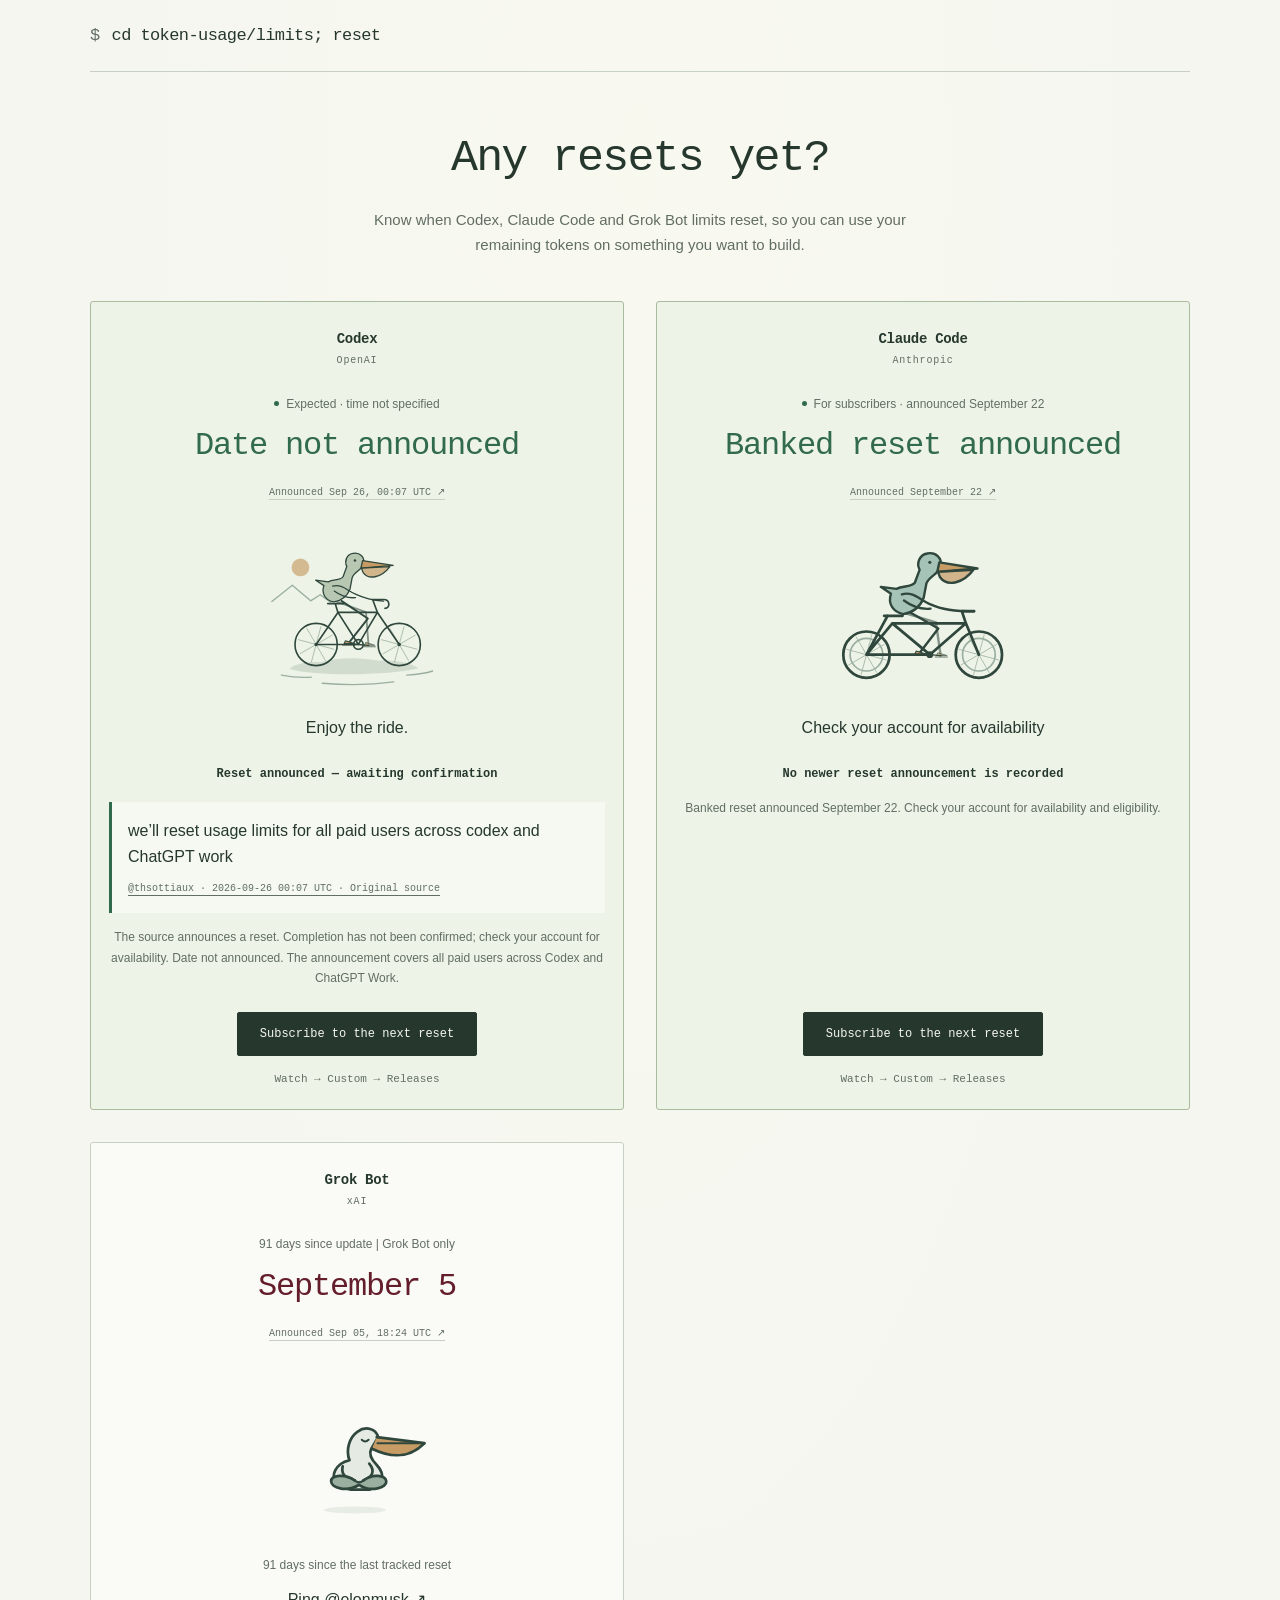
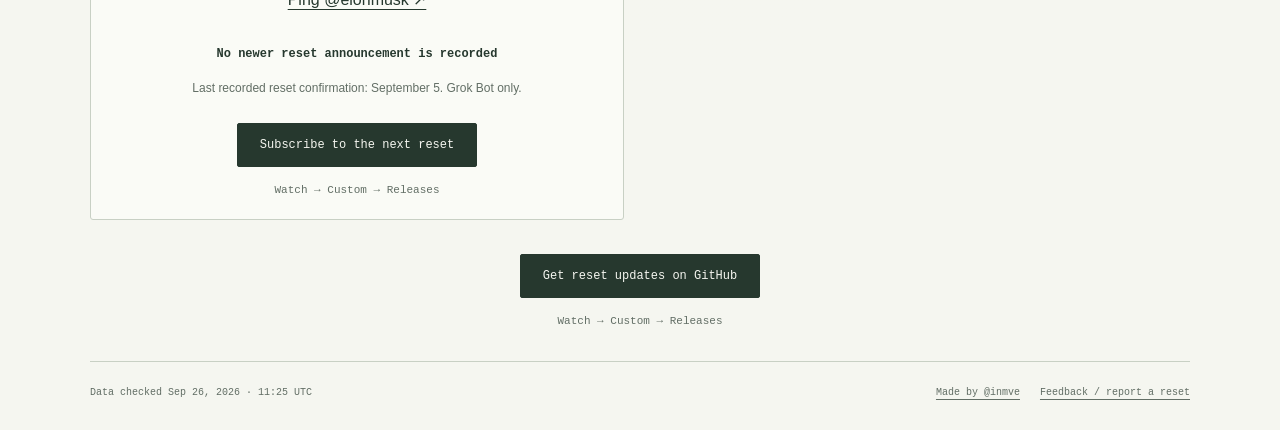
==== commit f834b8b9: "Clarify the benefit of upcoming Codex reset alerts (#24)" ====
--- a/public/index.html
+++ b/public/index.html
@@ -104,7 +104,7 @@
     <div class="release-links"><a href="https://github.com/inmve">Made by @inmve</a><a href="https://github.com/inmve/next-reset/issues">Feedback / report a reset</a></div>
   </footer>
 </div>
-<script id="release-state" type="application/json">{"strings": {"eyebrow": "AI usage resets, at a quieter pace", "announcedTitle": "A little more|room to breathe.", "announcedSubtitle": "{providers} · Perhaps we can stop counting tokens for a day.", "announcedCaption": "The pelican has no throughput targets.", "announcedForToday": "Expected today", "announced": "Reset expected", "lastReset": "Last reset", "waitingNote": "Make your tokens count.", "pauseCycling": "Pause the bicycle", "resumeCycling": "Resume the ride", "footerNote": "No rush. No token targets.", "recent": "recent", "longWait": "a while ago", "greenLegend": "green: reset announced", "homeLabel": "{name}: home", "navLabel": "Site navigation", "v1title": "Let it come.|Just breathe.", "v1sub": "Three providers. One quiet moment.", "v1quiet": "It’s okay to simply wait.", "v2title": "The art of|not rushing.", "v2sub": "Not every moment of waiting needs to be filled. Sometimes it’s enough to just be.", "v2quiet": "Everything changes. Even usage limits.", "v3title": "While we wait,|take a breath.", "v3sub": "The pelican has let go of control. You can, too.", "v3quiet": "Breathe in. Breathe out. The bicycle can wait.", "v4title": "There is|no need to rush.", "v4sub": "Still water. Patient pelicans. We’ll keep an eye on the announcements.", "v4quiet": "Let the ripples find their way.", "v5title": "A quiet night.|A fresh start.", "v5sub": "While the world refreshes, take a little pause.", "v5quiet": "Not every cycle needs to go faster.", "pageTitle": "{name} · AI usage resets, at a quieter pace", "description": "Know when Codex, Claude Code and Grok Bot limits reset, so you can use your remaining tokens on something you want to build.", "skip": "Skip to reset updates", "githubUpdates": "Get reset updates on GitHub", "watchHelp": "Watch → Custom → Releases", "sourceCode": "Source & data", "snapshotLabel": "Data checked {date} UTC", "sourceAt": "Announced {date} UTC ↗", "timeUnknown": "Time not specified", "dateUnknown": "Date not announced", "confirmationPending": "Confirmation pending", "lastConfirmed": "Last confirmed reset", "daysSince": "{days} days since update", "scopeUnknown": "Affected plans not specified", "quietTitle": "No need to rush.", "awaitingScope": "Announced date has passed · confirmation pending", "todayTimeUnknown": "Expected today · time not specified", "cyclingTitle": "Pelican riding a bicycle", "cyclingDescription": "A pelican pedals at an unhurried pace while a reset is announced. There is no rush.", "meditatingTitle": "Meditating pelican", "meditatingDescription": "A pelican breathes slowly with closed eyes, waiting for a reset announcement.", "balancingTitle": "Pelican resting on one leg", "balancingDescription": "A closed-eyed pelican rests on one leg, with its wings folded. There is no need to hurry.", "plannedToday": "{providers} limits are likely to reset today", "plannedTodayPlural": "{providers} limits are likely to reset today", "plannedForDate": "{providers} limits are likely to reset on {when}", "plannedForDatePlural": "{providers} limits are likely to reset on {when}", "plannedUndated": "{providers} reset announced; date not specified", "plannedUndatedPlural": "{providers} resets announced; dates not specified", "completedToday": "{providers} limits were reset today", "noResetsToday": "No new reset announcement recorded", "enjoyTheRide": "Enjoy the ride.", "statusPageTitle": "{status} ({date})", "mechanism": "Reset updates for Codex, Claude Code and Grok Bot.", "basedOnPost": "Based on a post by {author} · {date} UTC ↗", "seeUpdates": "See reset updates", "nextResetQuestion": "When is the next reset?", "shellTitle": "cd token-usage/limits; reset", "expectedTimeUnknown": "Expected · time not specified", "maxPlans": "Max plans", "nextResetTerm": "next reset", "madeBy": "Made by {author}", "feedback": "Feedback / report a reset", "benefit": "Know when Codex, Claude Code and Grok Bot limits reset, so you can use your remaining tokens on something you want to build.", "siteTitle": "Any resets yet?", "notificationsHeading": "Get notifications", "checkWebsite": "Check out website", "websiteComingSoon": "site link coming soon", "resetNotifications": "For reset notifications: **Watch → Custom → Releases**.", "bankedReset": "Banked reset announced", "bankedDate": "Check your account for availability", "bankedDetails": "For subscribers · announced {date}", "sourceOn": "Announced {date} ↗", "grokBotOnly": "Grok Bot only", "ping": "Ping @{handle} ↗", "trackedDays": "{days} days since the last tracked reset", "relativeToday": "today", "relativeYesterday": "yesterday", "relativeDays": "{days} days ago", "tweetLead": "Hey @{handle}, {provider}’s last tracked reset was {when}.", "tweetCompleted": "{provider}: limits reset {when}.", "tweetBanked": "{provider}: banked reset announced {when}.", "tweetExpected": "{provider}: reset expected {date} (unconfirmed).", "tweetUndated": "{provider}: reset expected (date unknown).", "tweetAsk": "Any reset coming for {provider}?", "codexBankedDetails": "For Plus, Pro & Business users · announced {date}", "feedAnnounced": "Reset announced — awaiting confirmation", "feedNoPending": "No newer reset announcement is recorded", "feedPendingDetails": "The source announces a reset. Completion has not been confirmed; check your account for availability.", "feedBankedDetails": "Banked reset announced {date}. Check your account for availability and eligibility.", "feedCompletedDetails": "Last recorded reset confirmation: {date}.", "codexPaidScope": "The announcement covers all paid users across Codex and ChatGPT Work", "sourceBy": "{author} · {date} · Original source", "subscribeNext": "Subscribe to the next reset", "feedTitle": "{provider} reset alerts", "feedIntro": "Follow {provider} reset news through GitHub Releases. One repository is one topic: every new announcement or confirmation becomes a release you can subscribe to.", "currentStatus": "Current status", "subscribeExplanation": "Subscribe to hear when a new {provider} reset is announced or confirmed.", "releaseMechanism": "Sign in to GitHub and watch Releases. We publish one release per meaningful announcement or confirmation; README edits do not send alerts.", "allResets": "All reset updates on Next Reset", "sourceHistory": "Source records and history", "chooseFeed": "Choose the tool you want alerts for:", "combinedFeed": "You can also keep watching this repository for combined updates.", "feedExpectedDate": "Announced date: {date}.", "subscribeViaReleases": "Subscribe with GitHub Releases", "browseAlerts": "Read published alerts", "otherFeeds": "Other feeds you can follow the same way", "otherFeedsExplanation": "Choose a topic, open its repository, then select **Watch → Custom → Releases**. Each feed sends only updates for its own tool."}, "cards": [{"id": "codex", "name": "Codex", "company": "OpenAI", "pose": "meditating", "pingHandle": "thsottiaux", "cyclingDesign": 4, "announced": true, "banked": false, "expectedDate": null, "confirmedAt": "2026-09-26T00:07:00Z", "source": "https://x.com/thsottiaux/status/2103637477760311522", "scopeLabelKey": "codexPaidScope", "author": "@thsottiaux"}, {"id": "claude", "name": "Claude Code", "company": "Anthropic", "pose": "meditating", "pingHandle": "AnthropicAI", "announced": false, "banked": true, "expectedDate": null, "confirmedAt": "2026-09-22T00:00:00Z", "source": "https://x.com/AnthropicAI/status/2102435703535939725", "scopeLabelKey": null, "author": "Anthropic"}, {"id": "grok", "name": "Grok Bot", "company": "xAI", "pose": "meditating", "pingHandle": "elonmusk", "announced": false, "banked": false, "expectedDate": null, "confirmedAt": "2026-09-05T18:24:39Z", "source": "https://x.com/bot/status/2096303514230423629", "scopeLabelKey": "grokBotOnly", "author": "@bot"}], "config": {"name": "Next Reset", "design": 3, "pelicanDesign": 5, "locale": "en", "siteUrl": "https://inmve.github.io/next-reset/", "updatesRepository": "https://github.com/inmve/free-ai-coding", "sourceRepository": "https://github.com/inmve/next-reset", "authorName": "@inmve", "authorUrl": "https://github.com/inmve", "providerRepositories": {"codex": "https://github.com/inmve/codex-reset-alerts", "claude": "https://github.com/inmve/claude-reset-alerts", "grok": "https://github.com/inmve/grok-reset-alerts"}}}</script>
+<script id="release-state" type="application/json">{"strings": {"eyebrow": "AI usage resets, at a quieter pace", "announcedTitle": "A little more|room to breathe.", "announcedSubtitle": "{providers} · Perhaps we can stop counting tokens for a day.", "announcedCaption": "The pelican has no throughput targets.", "announcedForToday": "Expected today", "announced": "Reset expected", "lastReset": "Last reset", "waitingNote": "Make your tokens count.", "pauseCycling": "Pause the bicycle", "resumeCycling": "Resume the ride", "footerNote": "No rush. No token targets.", "recent": "recent", "longWait": "a while ago", "greenLegend": "green: reset announced", "homeLabel": "{name}: home", "navLabel": "Site navigation", "v1title": "Let it come.|Just breathe.", "v1sub": "Three providers. One quiet moment.", "v1quiet": "It’s okay to simply wait.", "v2title": "The art of|not rushing.", "v2sub": "Not every moment of waiting needs to be filled. Sometimes it’s enough to just be.", "v2quiet": "Everything changes. Even usage limits.", "v3title": "While we wait,|take a breath.", "v3sub": "The pelican has let go of control. You can, too.", "v3quiet": "Breathe in. Breathe out. The bicycle can wait.", "v4title": "There is|no need to rush.", "v4sub": "Still water. Patient pelicans. We’ll keep an eye on the announcements.", "v4quiet": "Let the ripples find their way.", "v5title": "A quiet night.|A fresh start.", "v5sub": "While the world refreshes, take a little pause.", "v5quiet": "Not every cycle needs to go faster.", "pageTitle": "{name} · AI usage resets, at a quieter pace", "description": "Know when Codex, Claude Code and Grok Bot limits reset, so you can use your remaining tokens on something you want to build.", "skip": "Skip to reset updates", "githubUpdates": "Get reset updates on GitHub", "watchHelp": "Watch → Custom → Releases", "sourceCode": "Source & data", "snapshotLabel": "Data checked {date} UTC", "sourceAt": "Announced {date} UTC ↗", "timeUnknown": "Time not specified", "dateUnknown": "Date not announced", "confirmationPending": "Confirmation pending", "lastConfirmed": "Last confirmed reset", "daysSince": "{days} days since update", "scopeUnknown": "Affected plans not specified", "quietTitle": "No need to rush.", "awaitingScope": "Announced date has passed · confirmation pending", "todayTimeUnknown": "Expected today · time not specified", "cyclingTitle": "Pelican riding a bicycle", "cyclingDescription": "A pelican pedals at an unhurried pace while a reset is announced. There is no rush.", "meditatingTitle": "Meditating pelican", "meditatingDescription": "A pelican breathes slowly with closed eyes, waiting for a reset announcement.", "balancingTitle": "Pelican resting on one leg", "balancingDescription": "A closed-eyed pelican rests on one leg, with its wings folded. There is no need to hurry.", "plannedToday": "{providers} limits are likely to reset today", "plannedTodayPlural": "{providers} limits are likely to reset today", "plannedForDate": "{providers} limits are likely to reset on {when}", "plannedForDatePlural": "{providers} limits are likely to reset on {when}", "plannedUndated": "{providers} reset announced; date not specified", "plannedUndatedPlural": "{providers} resets announced; dates not specified", "completedToday": "{providers} limits were reset today", "noResetsToday": "No new reset announcement recorded", "enjoyTheRide": "Enjoy the ride.", "statusPageTitle": "{status} ({date})", "mechanism": "Reset updates for Codex, Claude Code and Grok Bot.", "basedOnPost": "Based on a post by {author} · {date} UTC ↗", "seeUpdates": "See reset updates", "nextResetQuestion": "When is the next reset?", "shellTitle": "cd token-usage/limits; reset", "expectedTimeUnknown": "Expected · time not specified", "maxPlans": "Max plans", "nextResetTerm": "next reset", "madeBy": "Made by {author}", "feedback": "Feedback / report a reset", "benefit": "Know when Codex, Claude Code and Grok Bot limits reset, so you can use your remaining tokens on something you want to build.", "siteTitle": "Any resets yet?", "notificationsHeading": "Get notifications", "checkWebsite": "Check out website", "websiteComingSoon": "site link coming soon", "resetNotifications": "For reset notifications: **Watch → Custom → Releases**.", "bankedReset": "Banked reset announced", "bankedDate": "Check your account for availability", "bankedDetails": "For subscribers · announced {date}", "sourceOn": "Announced {date} ↗", "grokBotOnly": "Grok Bot only", "ping": "Ping @{handle} ↗", "trackedDays": "{days} days since the last tracked reset", "relativeToday": "today", "relativeYesterday": "yesterday", "relativeDays": "{days} days ago", "tweetLead": "Hey @{handle}, {provider}’s last tracked reset was {when}.", "tweetCompleted": "{provider}: limits reset {when}.", "tweetBanked": "{provider}: banked reset announced {when}.", "tweetExpected": "{provider}: reset expected {date} (unconfirmed).", "tweetUndated": "{provider}: reset expected (date unknown).", "tweetAsk": "Any reset coming for {provider}?", "codexBankedDetails": "For Plus, Pro & Business users · announced {date}", "feedAnnounced": "Reset announced — awaiting confirmation", "feedNoPending": "No newer reset announcement is recorded", "feedPendingDetails": "The source announces a reset. Completion has not been confirmed; check your account for availability.", "feedBankedDetails": "Banked reset announced {date}. Check your account for availability and eligibility.", "feedCompletedDetails": "Last recorded reset confirmation: {date}.", "codexPaidScope": "The announcement covers all paid users across Codex and ChatGPT Work", "sourceBy": "{author} · {date} · Original source", "subscribeNext": "Subscribe to the next reset", "feedTitle": "{provider} reset alerts", "feedIntro": "Follow {provider} reset news through GitHub Releases. One repository is one topic: every new announcement or confirmation becomes a release you can subscribe to.", "currentStatus": "Current status", "subscribeExplanation": "Subscribe to hear when a new {provider} reset is announced or confirmed.", "releaseMechanism": "Sign in to GitHub and watch Releases. We publish one release per meaningful announcement or confirmation; README edits do not send alerts.", "allResets": "All reset updates on Next Reset", "sourceHistory": "Source records and history", "chooseFeed": "Choose the tool you want alerts for:", "combinedFeed": "You can also keep watching this repository for combined updates.", "feedExpectedDate": "Announced date: {date}.", "subscribeViaReleases": "Subscribe with GitHub Releases", "browseAlerts": "Read published alerts", "otherFeeds": "Other feeds you can follow the same way", "otherFeedsExplanation": "Choose a topic, open its repository, then select **Watch → Custom → Releases**. Each feed sends only updates for its own tool.", "codexFeedTitle": "Alerts for upcoming Codex usage-limit resets", "codexFeedIntro": "Whenever an upcoming Codex reset is announced, we publish a new GitHub release, giving you a chance to use your remaining tokens before your limits reset."}, "cards": [{"id": "codex", "name": "Codex", "company": "OpenAI", "pose": "meditating", "pingHandle": "thsottiaux", "cyclingDesign": 4, "announced": true, "banked": false, "expectedDate": null, "confirmedAt": "2026-09-26T00:07:00Z", "source": "https://x.com/thsottiaux/status/2103637477760311522", "scopeLabelKey": "codexPaidScope", "author": "@thsottiaux"}, {"id": "claude", "name": "Claude Code", "company": "Anthropic", "pose": "meditating", "pingHandle": "AnthropicAI", "announced": false, "banked": true, "expectedDate": null, "confirmedAt": "2026-09-22T00:00:00Z", "source": "https://x.com/AnthropicAI/status/2102435703535939725", "scopeLabelKey": null, "author": "Anthropic"}, {"id": "grok", "name": "Grok Bot", "company": "xAI", "pose": "meditating", "pingHandle": "elonmusk", "announced": false, "banked": false, "expectedDate": null, "confirmedAt": "2026-09-05T18:24:39Z", "source": "https://x.com/bot/status/2096303514230423629", "scopeLabelKey": "grokBotOnly", "author": "@bot"}], "config": {"name": "Next Reset", "design": 3, "pelicanDesign": 5, "locale": "en", "siteUrl": "https://inmve.github.io/next-reset/", "updatesRepository": "https://github.com/inmve/free-ai-coding", "sourceRepository": "https://github.com/inmve/next-reset", "authorName": "@inmve", "authorUrl": "https://github.com/inmve", "providerRepositories": {"codex": "https://github.com/inmve/codex-reset-alerts", "claude": "https://github.com/inmve/claude-reset-alerts", "grok": "https://github.com/inmve/grok-reset-alerts"}}}</script>
 </div>
 </body>
 </html>
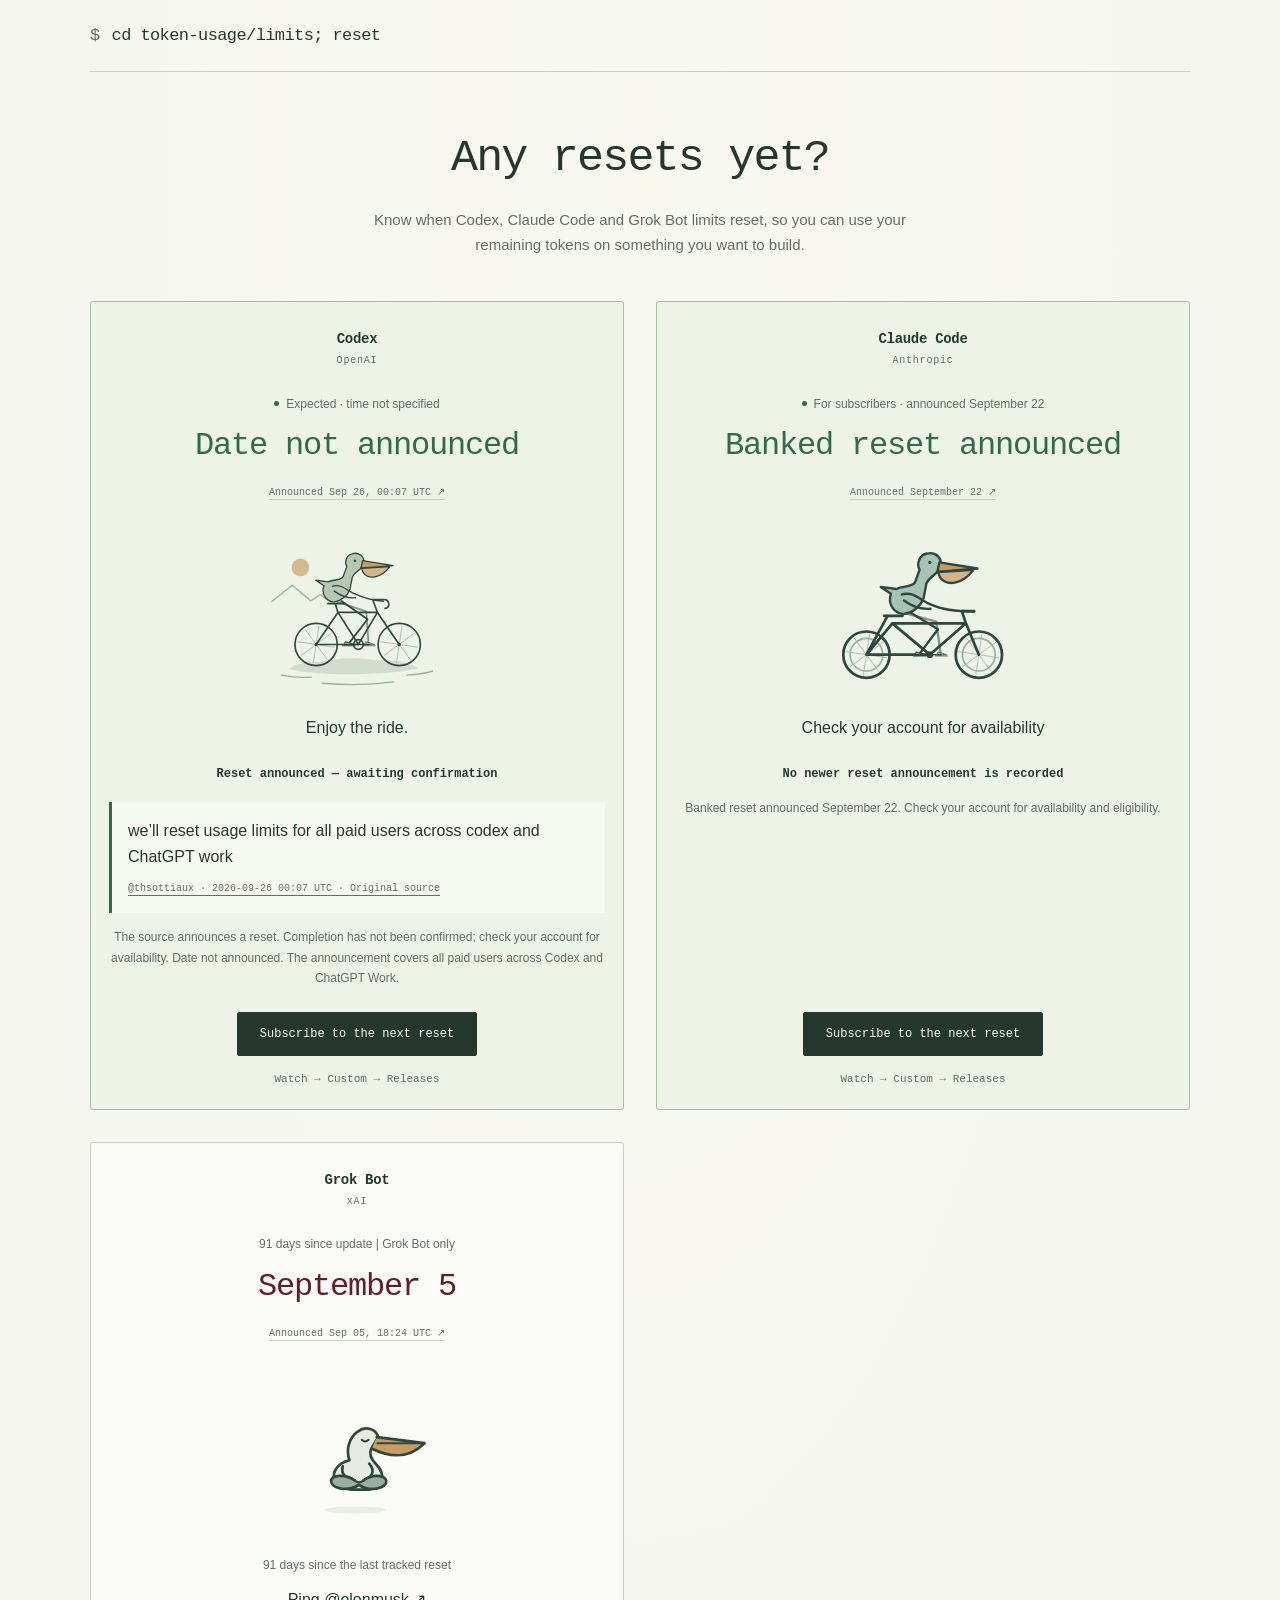
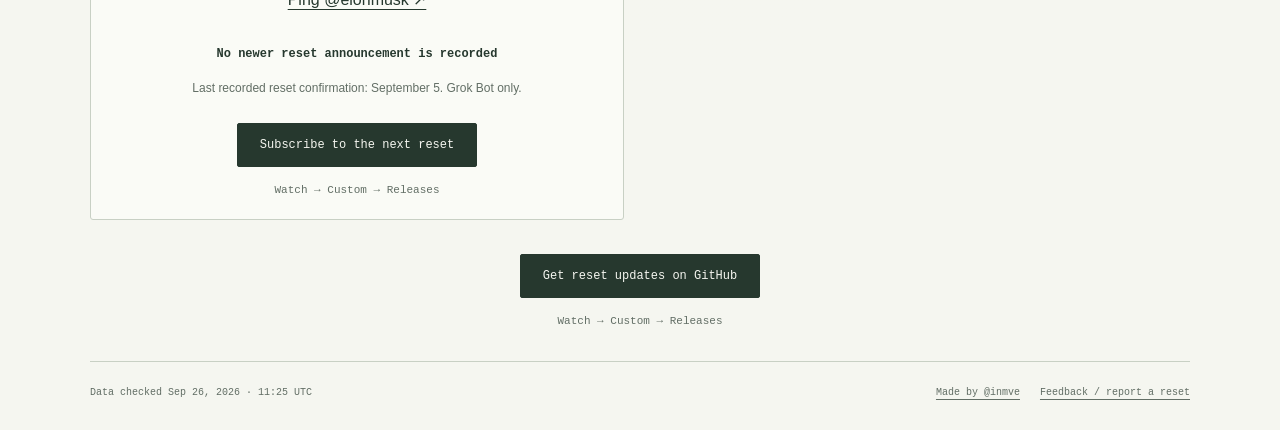
==== commit c27dbf37: "Present Codex reset alerts as a lowercase news feed" ====
--- a/public/index.html
+++ b/public/index.html
@@ -104,7 +104,7 @@
     <div class="release-links"><a href="https://github.com/inmve">Made by @inmve</a><a href="https://github.com/inmve/next-reset/issues">Feedback / report a reset</a></div>
   </footer>
 </div>
-<script id="release-state" type="application/json">{"strings": {"eyebrow": "AI usage resets, at a quieter pace", "announcedTitle": "A little more|room to breathe.", "announcedSubtitle": "{providers} · Perhaps we can stop counting tokens for a day.", "announcedCaption": "The pelican has no throughput targets.", "announcedForToday": "Expected today", "announced": "Reset expected", "lastReset": "Last reset", "waitingNote": "Make your tokens count.", "pauseCycling": "Pause the bicycle", "resumeCycling": "Resume the ride", "footerNote": "No rush. No token targets.", "recent": "recent", "longWait": "a while ago", "greenLegend": "green: reset announced", "homeLabel": "{name}: home", "navLabel": "Site navigation", "v1title": "Let it come.|Just breathe.", "v1sub": "Three providers. One quiet moment.", "v1quiet": "It’s okay to simply wait.", "v2title": "The art of|not rushing.", "v2sub": "Not every moment of waiting needs to be filled. Sometimes it’s enough to just be.", "v2quiet": "Everything changes. Even usage limits.", "v3title": "While we wait,|take a breath.", "v3sub": "The pelican has let go of control. You can, too.", "v3quiet": "Breathe in. Breathe out. The bicycle can wait.", "v4title": "There is|no need to rush.", "v4sub": "Still water. Patient pelicans. We’ll keep an eye on the announcements.", "v4quiet": "Let the ripples find their way.", "v5title": "A quiet night.|A fresh start.", "v5sub": "While the world refreshes, take a little pause.", "v5quiet": "Not every cycle needs to go faster.", "pageTitle": "{name} · AI usage resets, at a quieter pace", "description": "Know when Codex, Claude Code and Grok Bot limits reset, so you can use your remaining tokens on something you want to build.", "skip": "Skip to reset updates", "githubUpdates": "Get reset updates on GitHub", "watchHelp": "Watch → Custom → Releases", "sourceCode": "Source & data", "snapshotLabel": "Data checked {date} UTC", "sourceAt": "Announced {date} UTC ↗", "timeUnknown": "Time not specified", "dateUnknown": "Date not announced", "confirmationPending": "Confirmation pending", "lastConfirmed": "Last confirmed reset", "daysSince": "{days} days since update", "scopeUnknown": "Affected plans not specified", "quietTitle": "No need to rush.", "awaitingScope": "Announced date has passed · confirmation pending", "todayTimeUnknown": "Expected today · time not specified", "cyclingTitle": "Pelican riding a bicycle", "cyclingDescription": "A pelican pedals at an unhurried pace while a reset is announced. There is no rush.", "meditatingTitle": "Meditating pelican", "meditatingDescription": "A pelican breathes slowly with closed eyes, waiting for a reset announcement.", "balancingTitle": "Pelican resting on one leg", "balancingDescription": "A closed-eyed pelican rests on one leg, with its wings folded. There is no need to hurry.", "plannedToday": "{providers} limits are likely to reset today", "plannedTodayPlural": "{providers} limits are likely to reset today", "plannedForDate": "{providers} limits are likely to reset on {when}", "plannedForDatePlural": "{providers} limits are likely to reset on {when}", "plannedUndated": "{providers} reset announced; date not specified", "plannedUndatedPlural": "{providers} resets announced; dates not specified", "completedToday": "{providers} limits were reset today", "noResetsToday": "No new reset announcement recorded", "enjoyTheRide": "Enjoy the ride.", "statusPageTitle": "{status} ({date})", "mechanism": "Reset updates for Codex, Claude Code and Grok Bot.", "basedOnPost": "Based on a post by {author} · {date} UTC ↗", "seeUpdates": "See reset updates", "nextResetQuestion": "When is the next reset?", "shellTitle": "cd token-usage/limits; reset", "expectedTimeUnknown": "Expected · time not specified", "maxPlans": "Max plans", "nextResetTerm": "next reset", "madeBy": "Made by {author}", "feedback": "Feedback / report a reset", "benefit": "Know when Codex, Claude Code and Grok Bot limits reset, so you can use your remaining tokens on something you want to build.", "siteTitle": "Any resets yet?", "notificationsHeading": "Get notifications", "checkWebsite": "Check out website", "websiteComingSoon": "site link coming soon", "resetNotifications": "For reset notifications: **Watch → Custom → Releases**.", "bankedReset": "Banked reset announced", "bankedDate": "Check your account for availability", "bankedDetails": "For subscribers · announced {date}", "sourceOn": "Announced {date} ↗", "grokBotOnly": "Grok Bot only", "ping": "Ping @{handle} ↗", "trackedDays": "{days} days since the last tracked reset", "relativeToday": "today", "relativeYesterday": "yesterday", "relativeDays": "{days} days ago", "tweetLead": "Hey @{handle}, {provider}’s last tracked reset was {when}.", "tweetCompleted": "{provider}: limits reset {when}.", "tweetBanked": "{provider}: banked reset announced {when}.", "tweetExpected": "{provider}: reset expected {date} (unconfirmed).", "tweetUndated": "{provider}: reset expected (date unknown).", "tweetAsk": "Any reset coming for {provider}?", "codexBankedDetails": "For Plus, Pro & Business users · announced {date}", "feedAnnounced": "Reset announced — awaiting confirmation", "feedNoPending": "No newer reset announcement is recorded", "feedPendingDetails": "The source announces a reset. Completion has not been confirmed; check your account for availability.", "feedBankedDetails": "Banked reset announced {date}. Check your account for availability and eligibility.", "feedCompletedDetails": "Last recorded reset confirmation: {date}.", "codexPaidScope": "The announcement covers all paid users across Codex and ChatGPT Work", "sourceBy": "{author} · {date} · Original source", "subscribeNext": "Subscribe to the next reset", "feedTitle": "{provider} reset alerts", "feedIntro": "Follow {provider} reset news through GitHub Releases. One repository is one topic: every new announcement or confirmation becomes a release you can subscribe to.", "currentStatus": "Current status", "subscribeExplanation": "Subscribe to hear when a new {provider} reset is announced or confirmed.", "releaseMechanism": "Sign in to GitHub and watch Releases. We publish one release per meaningful announcement or confirmation; README edits do not send alerts.", "allResets": "All reset updates on Next Reset", "sourceHistory": "Source records and history", "chooseFeed": "Choose the tool you want alerts for:", "combinedFeed": "You can also keep watching this repository for combined updates.", "feedExpectedDate": "Announced date: {date}.", "subscribeViaReleases": "Subscribe with GitHub Releases", "browseAlerts": "Read published alerts", "otherFeeds": "Other feeds you can follow the same way", "otherFeedsExplanation": "Choose a topic, open its repository, then select **Watch → Custom → Releases**. Each feed sends only updates for its own tool.", "codexFeedTitle": "Alerts for upcoming Codex usage-limit resets", "codexFeedIntro": "Whenever an upcoming Codex reset is announced, we publish a new GitHub release, giving you a chance to use your remaining tokens before your limits reset."}, "cards": [{"id": "codex", "name": "Codex", "company": "OpenAI", "pose": "meditating", "pingHandle": "thsottiaux", "cyclingDesign": 4, "announced": true, "banked": false, "expectedDate": null, "confirmedAt": "2026-09-26T00:07:00Z", "source": "https://x.com/thsottiaux/status/2103637477760311522", "scopeLabelKey": "codexPaidScope", "author": "@thsottiaux"}, {"id": "claude", "name": "Claude Code", "company": "Anthropic", "pose": "meditating", "pingHandle": "AnthropicAI", "announced": false, "banked": true, "expectedDate": null, "confirmedAt": "2026-09-22T00:00:00Z", "source": "https://x.com/AnthropicAI/status/2102435703535939725", "scopeLabelKey": null, "author": "Anthropic"}, {"id": "grok", "name": "Grok Bot", "company": "xAI", "pose": "meditating", "pingHandle": "elonmusk", "announced": false, "banked": false, "expectedDate": null, "confirmedAt": "2026-09-05T18:24:39Z", "source": "https://x.com/bot/status/2096303514230423629", "scopeLabelKey": "grokBotOnly", "author": "@bot"}], "config": {"name": "Next Reset", "design": 3, "pelicanDesign": 5, "locale": "en", "siteUrl": "https://inmve.github.io/next-reset/", "updatesRepository": "https://github.com/inmve/free-ai-coding", "sourceRepository": "https://github.com/inmve/next-reset", "authorName": "@inmve", "authorUrl": "https://github.com/inmve", "providerRepositories": {"codex": "https://github.com/inmve/codex-reset-alerts", "claude": "https://github.com/inmve/claude-reset-alerts", "grok": "https://github.com/inmve/grok-reset-alerts"}}}</script>
+<script id="release-state" type="application/json">{"strings": {"eyebrow": "AI usage resets, at a quieter pace", "announcedTitle": "A little more|room to breathe.", "announcedSubtitle": "{providers} · Perhaps we can stop counting tokens for a day.", "announcedCaption": "The pelican has no throughput targets.", "announcedForToday": "Expected today", "announced": "Reset expected", "lastReset": "Last reset", "waitingNote": "Make your tokens count.", "pauseCycling": "Pause the bicycle", "resumeCycling": "Resume the ride", "footerNote": "No rush. No token targets.", "recent": "recent", "longWait": "a while ago", "greenLegend": "green: reset announced", "homeLabel": "{name}: home", "navLabel": "Site navigation", "v1title": "Let it come.|Just breathe.", "v1sub": "Three providers. One quiet moment.", "v1quiet": "It’s okay to simply wait.", "v2title": "The art of|not rushing.", "v2sub": "Not every moment of waiting needs to be filled. Sometimes it’s enough to just be.", "v2quiet": "Everything changes. Even usage limits.", "v3title": "While we wait,|take a breath.", "v3sub": "The pelican has let go of control. You can, too.", "v3quiet": "Breathe in. Breathe out. The bicycle can wait.", "v4title": "There is|no need to rush.", "v4sub": "Still water. Patient pelicans. We’ll keep an eye on the announcements.", "v4quiet": "Let the ripples find their way.", "v5title": "A quiet night.|A fresh start.", "v5sub": "While the world refreshes, take a little pause.", "v5quiet": "Not every cycle needs to go faster.", "pageTitle": "{name} · AI usage resets, at a quieter pace", "description": "Know when Codex, Claude Code and Grok Bot limits reset, so you can use your remaining tokens on something you want to build.", "skip": "Skip to reset updates", "githubUpdates": "Get reset updates on GitHub", "watchHelp": "Watch → Custom → Releases", "sourceCode": "Source & data", "snapshotLabel": "Data checked {date} UTC", "sourceAt": "Announced {date} UTC ↗", "timeUnknown": "Time not specified", "dateUnknown": "Date not announced", "confirmationPending": "Confirmation pending", "lastConfirmed": "Last confirmed reset", "daysSince": "{days} days since update", "scopeUnknown": "Affected plans not specified", "quietTitle": "No need to rush.", "awaitingScope": "Announced date has passed · confirmation pending", "todayTimeUnknown": "Expected today · time not specified", "cyclingTitle": "Pelican riding a bicycle", "cyclingDescription": "A pelican pedals at an unhurried pace while a reset is announced. There is no rush.", "meditatingTitle": "Meditating pelican", "meditatingDescription": "A pelican breathes slowly with closed eyes, waiting for a reset announcement.", "balancingTitle": "Pelican resting on one leg", "balancingDescription": "A closed-eyed pelican rests on one leg, with its wings folded. There is no need to hurry.", "plannedToday": "{providers} limits are likely to reset today", "plannedTodayPlural": "{providers} limits are likely to reset today", "plannedForDate": "{providers} limits are likely to reset on {when}", "plannedForDatePlural": "{providers} limits are likely to reset on {when}", "plannedUndated": "{providers} reset announced; date not specified", "plannedUndatedPlural": "{providers} resets announced; dates not specified", "completedToday": "{providers} limits were reset today", "noResetsToday": "No new reset announcement recorded", "enjoyTheRide": "Enjoy the ride.", "statusPageTitle": "{status} ({date})", "mechanism": "Reset updates for Codex, Claude Code and Grok Bot.", "basedOnPost": "Based on a post by {author} · {date} UTC ↗", "seeUpdates": "See reset updates", "nextResetQuestion": "When is the next reset?", "shellTitle": "cd token-usage/limits; reset", "expectedTimeUnknown": "Expected · time not specified", "maxPlans": "Max plans", "nextResetTerm": "next reset", "madeBy": "Made by {author}", "feedback": "Feedback / report a reset", "benefit": "Know when Codex, Claude Code and Grok Bot limits reset, so you can use your remaining tokens on something you want to build.", "siteTitle": "Any resets yet?", "notificationsHeading": "Get notifications", "checkWebsite": "Check out website", "websiteComingSoon": "site link coming soon", "resetNotifications": "For reset notifications: **Watch → Custom → Releases**.", "bankedReset": "Banked reset announced", "bankedDate": "Check your account for availability", "bankedDetails": "For subscribers · announced {date}", "sourceOn": "Announced {date} ↗", "grokBotOnly": "Grok Bot only", "ping": "Ping @{handle} ↗", "trackedDays": "{days} days since the last tracked reset", "relativeToday": "today", "relativeYesterday": "yesterday", "relativeDays": "{days} days ago", "tweetLead": "Hey @{handle}, {provider}’s last tracked reset was {when}.", "tweetCompleted": "{provider}: limits reset {when}.", "tweetBanked": "{provider}: banked reset announced {when}.", "tweetExpected": "{provider}: reset expected {date} (unconfirmed).", "tweetUndated": "{provider}: reset expected (date unknown).", "tweetAsk": "Any reset coming for {provider}?", "codexBankedDetails": "For Plus, Pro & Business users · announced {date}", "feedAnnounced": "Reset announced — awaiting confirmation", "feedNoPending": "No newer reset announcement is recorded", "feedPendingDetails": "The source announces a reset. Completion has not been confirmed; check your account for availability.", "feedBankedDetails": "Banked reset announced {date}. Check your account for availability and eligibility.", "feedCompletedDetails": "Last recorded reset confirmation: {date}.", "codexPaidScope": "The announcement covers all paid users across Codex and ChatGPT Work", "sourceBy": "{author} · {date} · Original source", "subscribeNext": "Subscribe to the next reset", "feedTitle": "{provider} reset alerts", "feedIntro": "Follow {provider} reset news through GitHub Releases. One repository is one topic: every new announcement or confirmation becomes a release you can subscribe to.", "currentStatus": "Current status", "subscribeExplanation": "Subscribe to hear when a new {provider} reset is announced or confirmed.", "releaseMechanism": "Sign in to GitHub and watch Releases. We publish one release per meaningful announcement or confirmation; README edits do not send alerts.", "allResets": "All reset updates on Next Reset", "sourceHistory": "Source records and history", "chooseFeed": "Choose the tool you want alerts for:", "combinedFeed": "You can also keep watching this repository for combined updates.", "feedExpectedDate": "Announced date: {date}.", "subscribeViaReleases": "Subscribe with GitHub Releases", "browseAlerts": "Read published alerts", "otherFeeds": "Other feeds you can follow the same way", "otherFeedsExplanation": "Choose a topic, open its repository, then select **Watch → Custom → Releases**. Each feed sends only updates for its own tool.", "codexFeedTitle": "Alerts for upcoming Codex usage-limit resets", "codexFeedIntro": "Whenever an upcoming Codex reset is announced, we publish a new GitHub release, giving you a chance to use your remaining tokens before your limits reset.", "codexNewsAnnounced": "a new codex reset is expected", "codexNewsBanked": "a banked codex reset has been announced", "codexNewsCompleted": "a codex reset has been confirmed", "codexSeptember26News": "[tibo announced]({source}) a reset for all paid users of Codex and ChatGPT Work:", "codexNewsUnconfirmed": "the post doesn’t specify when the reset will happen or confirm that it’s complete.", "codexNewsSubscribeTitle": "wanna receive alerts about resets?", "codexNewsSubscribe": "sign in to GitHub and select **Watch → Custom → Releases** at the top of this repository. we publish a new release when a reset is announced or confirmed, so GitHub can notify you.", "codexNewsWhyTitle": "why?", "codexNewsWhy": "knowing when a reset is announced gives you a chance to use your remaining tokens: finish a feature, tackle a refactor, or try an idea you’ve been putting off. it also helps you plan bigger tasks around fresh limits, without checking for announcements yourself.", "codexNewsOtherTitle": "other feeds", "codexNewsOther": "follow [Claude Code]({claude}) and [Grok Bot]({grok}) the same way. each repository covers one tool, so you can subscribe to the updates you care about.", "codexNewsOverview": "see all tracked announcements on [Next Reset]({site})."}, "cards": [{"id": "codex", "name": "Codex", "company": "OpenAI", "pose": "meditating", "pingHandle": "thsottiaux", "cyclingDesign": 4, "announced": true, "banked": false, "expectedDate": null, "confirmedAt": "2026-09-26T00:07:00Z", "source": "https://x.com/thsottiaux/status/2103637477760311522", "scopeLabelKey": "codexPaidScope", "author": "@thsottiaux"}, {"id": "claude", "name": "Claude Code", "company": "Anthropic", "pose": "meditating", "pingHandle": "AnthropicAI", "announced": false, "banked": true, "expectedDate": null, "confirmedAt": "2026-09-22T00:00:00Z", "source": "https://x.com/AnthropicAI/status/2102435703535939725", "scopeLabelKey": null, "author": "Anthropic"}, {"id": "grok", "name": "Grok Bot", "company": "xAI", "pose": "meditating", "pingHandle": "elonmusk", "announced": false, "banked": false, "expectedDate": null, "confirmedAt": "2026-09-05T18:24:39Z", "source": "https://x.com/bot/status/2096303514230423629", "scopeLabelKey": "grokBotOnly", "author": "@bot"}], "config": {"name": "Next Reset", "design": 3, "pelicanDesign": 5, "locale": "en", "siteUrl": "https://inmve.github.io/next-reset/", "updatesRepository": "https://github.com/inmve/free-ai-coding", "sourceRepository": "https://github.com/inmve/next-reset", "authorName": "@inmve", "authorUrl": "https://github.com/inmve", "providerRepositories": {"codex": "https://github.com/inmve/codex-reset-alerts", "claude": "https://github.com/inmve/claude-reset-alerts", "grok": "https://github.com/inmve/grok-reset-alerts"}}}</script>
 </div>
 </body>
 </html>
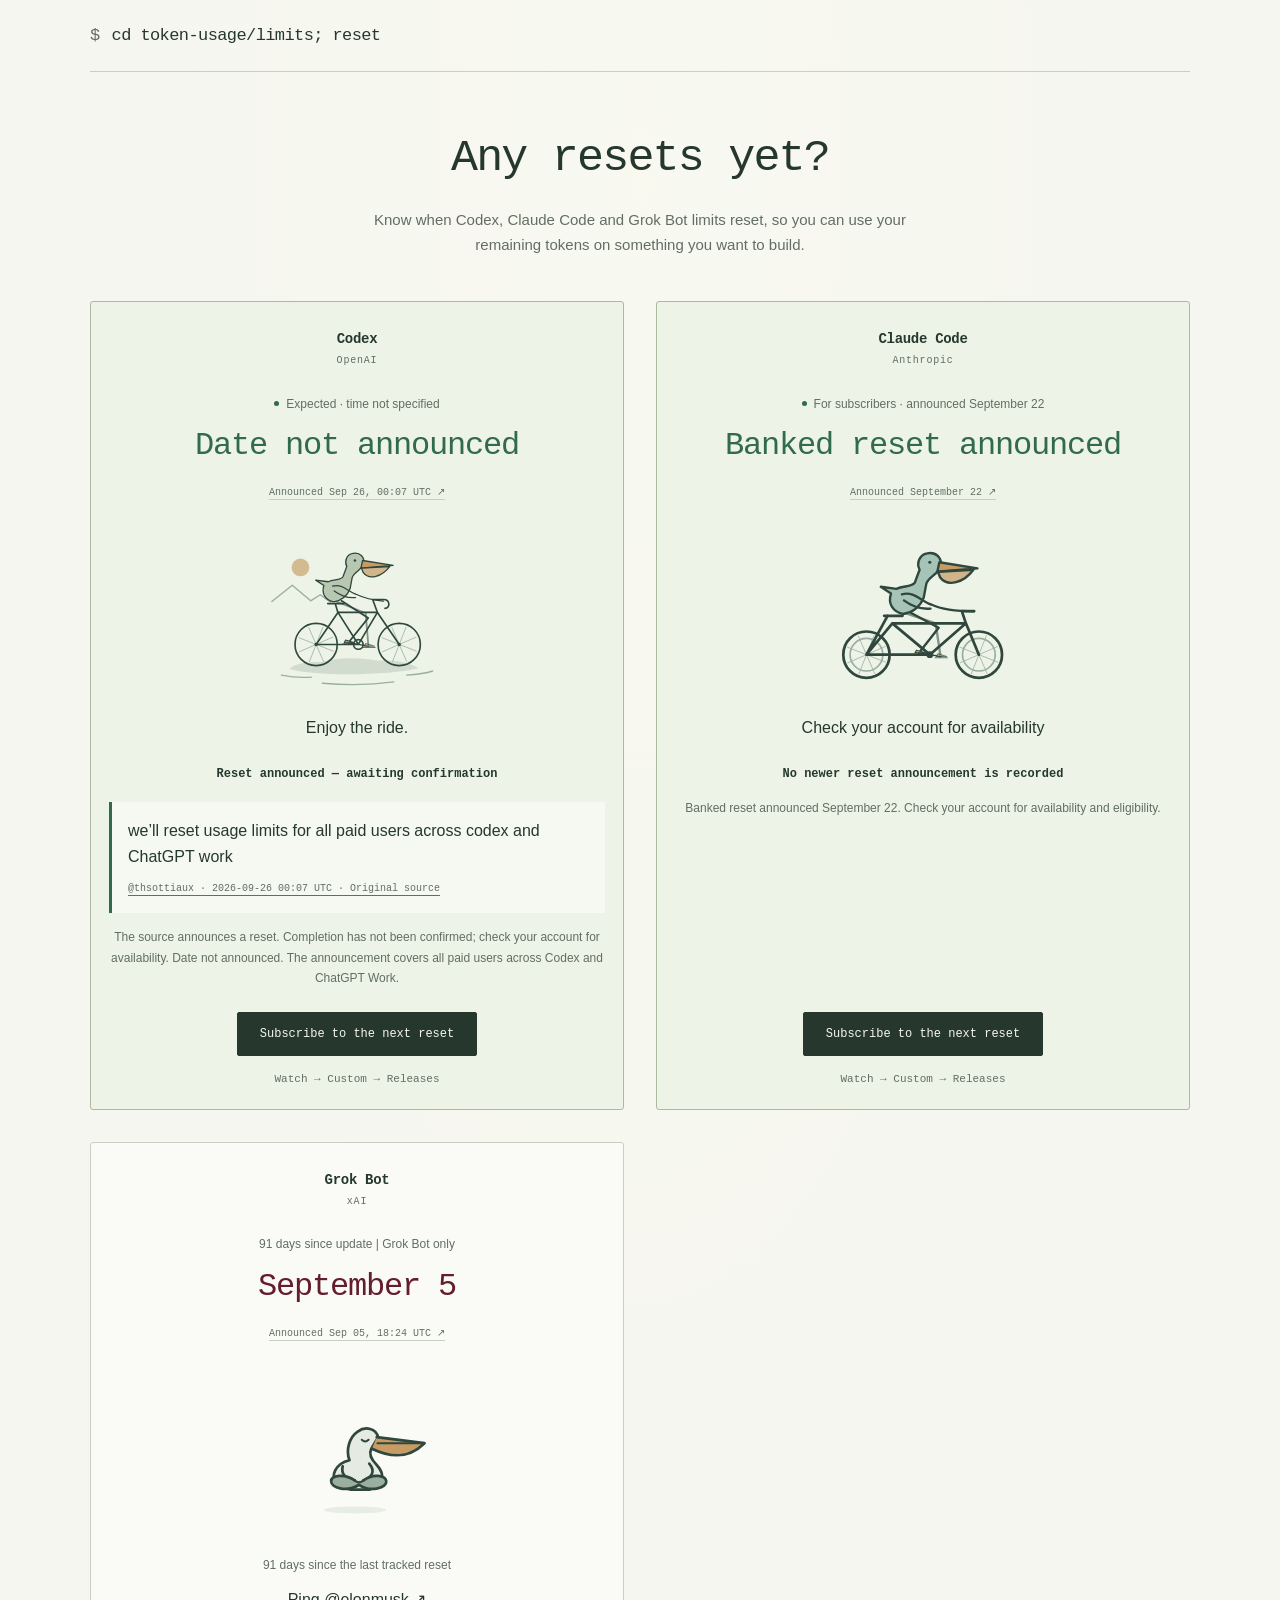
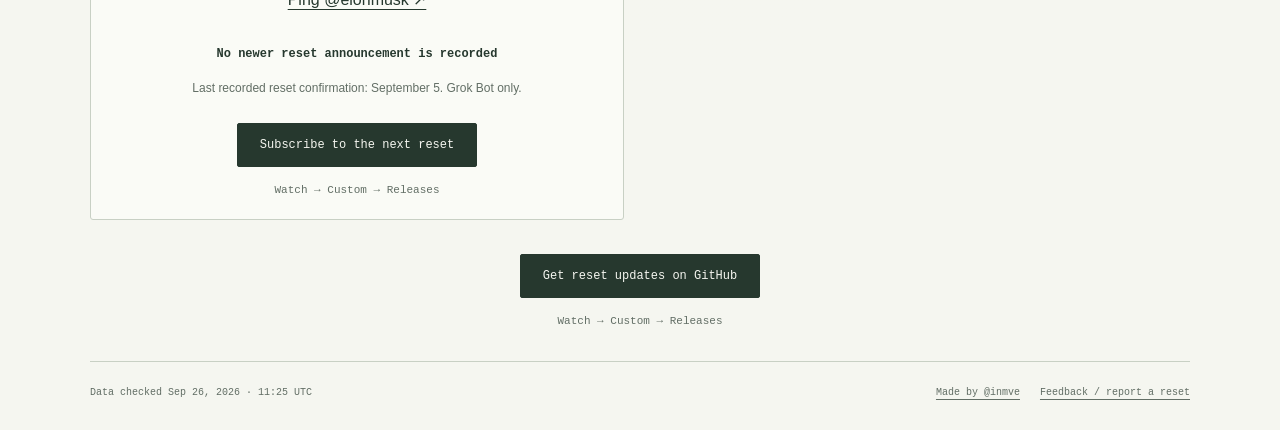
==== commit d2c0d6d3: "Simplify reset feed copy into short paragraphs" ====
--- a/public/index.html
+++ b/public/index.html
@@ -104,7 +104,7 @@
     <div class="release-links"><a href="https://github.com/inmve">Made by @inmve</a><a href="https://github.com/inmve/next-reset/issues">Feedback / report a reset</a></div>
   </footer>
 </div>
-<script id="release-state" type="application/json">{"strings": {"eyebrow": "AI usage resets, at a quieter pace", "announcedTitle": "A little more|room to breathe.", "announcedSubtitle": "{providers} · Perhaps we can stop counting tokens for a day.", "announcedCaption": "The pelican has no throughput targets.", "announcedForToday": "Expected today", "announced": "Reset expected", "lastReset": "Last reset", "waitingNote": "Make your tokens count.", "pauseCycling": "Pause the bicycle", "resumeCycling": "Resume the ride", "footerNote": "No rush. No token targets.", "recent": "recent", "longWait": "a while ago", "greenLegend": "green: reset announced", "homeLabel": "{name}: home", "navLabel": "Site navigation", "v1title": "Let it come.|Just breathe.", "v1sub": "Three providers. One quiet moment.", "v1quiet": "It’s okay to simply wait.", "v2title": "The art of|not rushing.", "v2sub": "Not every moment of waiting needs to be filled. Sometimes it’s enough to just be.", "v2quiet": "Everything changes. Even usage limits.", "v3title": "While we wait,|take a breath.", "v3sub": "The pelican has let go of control. You can, too.", "v3quiet": "Breathe in. Breathe out. The bicycle can wait.", "v4title": "There is|no need to rush.", "v4sub": "Still water. Patient pelicans. We’ll keep an eye on the announcements.", "v4quiet": "Let the ripples find their way.", "v5title": "A quiet night.|A fresh start.", "v5sub": "While the world refreshes, take a little pause.", "v5quiet": "Not every cycle needs to go faster.", "pageTitle": "{name} · AI usage resets, at a quieter pace", "description": "Know when Codex, Claude Code and Grok Bot limits reset, so you can use your remaining tokens on something you want to build.", "skip": "Skip to reset updates", "githubUpdates": "Get reset updates on GitHub", "watchHelp": "Watch → Custom → Releases", "sourceCode": "Source & data", "snapshotLabel": "Data checked {date} UTC", "sourceAt": "Announced {date} UTC ↗", "timeUnknown": "Time not specified", "dateUnknown": "Date not announced", "confirmationPending": "Confirmation pending", "lastConfirmed": "Last confirmed reset", "daysSince": "{days} days since update", "scopeUnknown": "Affected plans not specified", "quietTitle": "No need to rush.", "awaitingScope": "Announced date has passed · confirmation pending", "todayTimeUnknown": "Expected today · time not specified", "cyclingTitle": "Pelican riding a bicycle", "cyclingDescription": "A pelican pedals at an unhurried pace while a reset is announced. There is no rush.", "meditatingTitle": "Meditating pelican", "meditatingDescription": "A pelican breathes slowly with closed eyes, waiting for a reset announcement.", "balancingTitle": "Pelican resting on one leg", "balancingDescription": "A closed-eyed pelican rests on one leg, with its wings folded. There is no need to hurry.", "plannedToday": "{providers} limits are likely to reset today", "plannedTodayPlural": "{providers} limits are likely to reset today", "plannedForDate": "{providers} limits are likely to reset on {when}", "plannedForDatePlural": "{providers} limits are likely to reset on {when}", "plannedUndated": "{providers} reset announced; date not specified", "plannedUndatedPlural": "{providers} resets announced; dates not specified", "completedToday": "{providers} limits were reset today", "noResetsToday": "No new reset announcement recorded", "enjoyTheRide": "Enjoy the ride.", "statusPageTitle": "{status} ({date})", "mechanism": "Reset updates for Codex, Claude Code and Grok Bot.", "basedOnPost": "Based on a post by {author} · {date} UTC ↗", "seeUpdates": "See reset updates", "nextResetQuestion": "When is the next reset?", "shellTitle": "cd token-usage/limits; reset", "expectedTimeUnknown": "Expected · time not specified", "maxPlans": "Max plans", "nextResetTerm": "next reset", "madeBy": "Made by {author}", "feedback": "Feedback / report a reset", "benefit": "Know when Codex, Claude Code and Grok Bot limits reset, so you can use your remaining tokens on something you want to build.", "siteTitle": "Any resets yet?", "notificationsHeading": "Get notifications", "checkWebsite": "Check out website", "websiteComingSoon": "site link coming soon", "resetNotifications": "For reset notifications: **Watch → Custom → Releases**.", "bankedReset": "Banked reset announced", "bankedDate": "Check your account for availability", "bankedDetails": "For subscribers · announced {date}", "sourceOn": "Announced {date} ↗", "grokBotOnly": "Grok Bot only", "ping": "Ping @{handle} ↗", "trackedDays": "{days} days since the last tracked reset", "relativeToday": "today", "relativeYesterday": "yesterday", "relativeDays": "{days} days ago", "tweetLead": "Hey @{handle}, {provider}’s last tracked reset was {when}.", "tweetCompleted": "{provider}: limits reset {when}.", "tweetBanked": "{provider}: banked reset announced {when}.", "tweetExpected": "{provider}: reset expected {date} (unconfirmed).", "tweetUndated": "{provider}: reset expected (date unknown).", "tweetAsk": "Any reset coming for {provider}?", "codexBankedDetails": "For Plus, Pro & Business users · announced {date}", "feedAnnounced": "Reset announced — awaiting confirmation", "feedNoPending": "No newer reset announcement is recorded", "feedPendingDetails": "The source announces a reset. Completion has not been confirmed; check your account for availability.", "feedBankedDetails": "Banked reset announced {date}. Check your account for availability and eligibility.", "feedCompletedDetails": "Last recorded reset confirmation: {date}.", "codexPaidScope": "The announcement covers all paid users across Codex and ChatGPT Work", "sourceBy": "{author} · {date} · Original source", "subscribeNext": "Subscribe to the next reset", "feedTitle": "{provider} reset alerts", "feedIntro": "Follow {provider} reset news through GitHub Releases. One repository is one topic: every new announcement or confirmation becomes a release you can subscribe to.", "currentStatus": "Current status", "subscribeExplanation": "Subscribe to hear when a new {provider} reset is announced or confirmed.", "releaseMechanism": "Sign in to GitHub and watch Releases. We publish one release per meaningful announcement or confirmation; README edits do not send alerts.", "allResets": "All reset updates on Next Reset", "sourceHistory": "Source records and history", "chooseFeed": "Choose the tool you want alerts for:", "combinedFeed": "You can also keep watching this repository for combined updates.", "feedExpectedDate": "Announced date: {date}.", "subscribeViaReleases": "Subscribe with GitHub Releases", "browseAlerts": "Read published alerts", "otherFeeds": "Other feeds you can follow the same way", "otherFeedsExplanation": "Choose a topic, open its repository, then select **Watch → Custom → Releases**. Each feed sends only updates for its own tool.", "codexFeedTitle": "Alerts for upcoming Codex usage-limit resets", "codexFeedIntro": "Whenever an upcoming Codex reset is announced, we publish a new GitHub release, giving you a chance to use your remaining tokens before your limits reset.", "codexNewsAnnounced": "a new codex reset is expected", "codexNewsBanked": "a banked codex reset has been announced", "codexNewsCompleted": "a codex reset has been confirmed", "codexSeptember26News": "[tibo announced]({source}) a reset for all paid users of Codex and ChatGPT Work:", "codexNewsUnconfirmed": "the post doesn’t specify when the reset will happen or confirm that it’s complete.", "codexNewsSubscribeTitle": "wanna receive alerts about resets?", "codexNewsSubscribe": "sign in to GitHub and select **Watch → Custom → Releases** at the top of this repository. we publish a new release when a reset is announced or confirmed, so GitHub can notify you.", "codexNewsWhyTitle": "why?", "codexNewsWhy": "knowing when a reset is announced gives you a chance to use your remaining tokens: finish a feature, tackle a refactor, or try an idea you’ve been putting off. it also helps you plan bigger tasks around fresh limits, without checking for announcements yourself.", "codexNewsOtherTitle": "other feeds", "codexNewsOther": "follow [Claude Code]({claude}) and [Grok Bot]({grok}) the same way. each repository covers one tool, so you can subscribe to the updates you care about.", "codexNewsOverview": "see all tracked announcements on [Next Reset]({site})."}, "cards": [{"id": "codex", "name": "Codex", "company": "OpenAI", "pose": "meditating", "pingHandle": "thsottiaux", "cyclingDesign": 4, "announced": true, "banked": false, "expectedDate": null, "confirmedAt": "2026-09-26T00:07:00Z", "source": "https://x.com/thsottiaux/status/2103637477760311522", "scopeLabelKey": "codexPaidScope", "author": "@thsottiaux"}, {"id": "claude", "name": "Claude Code", "company": "Anthropic", "pose": "meditating", "pingHandle": "AnthropicAI", "announced": false, "banked": true, "expectedDate": null, "confirmedAt": "2026-09-22T00:00:00Z", "source": "https://x.com/AnthropicAI/status/2102435703535939725", "scopeLabelKey": null, "author": "Anthropic"}, {"id": "grok", "name": "Grok Bot", "company": "xAI", "pose": "meditating", "pingHandle": "elonmusk", "announced": false, "banked": false, "expectedDate": null, "confirmedAt": "2026-09-05T18:24:39Z", "source": "https://x.com/bot/status/2096303514230423629", "scopeLabelKey": "grokBotOnly", "author": "@bot"}], "config": {"name": "Next Reset", "design": 3, "pelicanDesign": 5, "locale": "en", "siteUrl": "https://inmve.github.io/next-reset/", "updatesRepository": "https://github.com/inmve/free-ai-coding", "sourceRepository": "https://github.com/inmve/next-reset", "authorName": "@inmve", "authorUrl": "https://github.com/inmve", "providerRepositories": {"codex": "https://github.com/inmve/codex-reset-alerts", "claude": "https://github.com/inmve/claude-reset-alerts", "grok": "https://github.com/inmve/grok-reset-alerts"}}}</script>
+<script id="release-state" type="application/json">{"strings": {"eyebrow": "AI usage resets, at a quieter pace", "announcedTitle": "A little more|room to breathe.", "announcedSubtitle": "{providers} · Perhaps we can stop counting tokens for a day.", "announcedCaption": "The pelican has no throughput targets.", "announcedForToday": "Expected today", "announced": "Reset expected", "lastReset": "Last reset", "waitingNote": "Make your tokens count.", "pauseCycling": "Pause the bicycle", "resumeCycling": "Resume the ride", "footerNote": "No rush. No token targets.", "recent": "recent", "longWait": "a while ago", "greenLegend": "green: reset announced", "homeLabel": "{name}: home", "navLabel": "Site navigation", "v1title": "Let it come.|Just breathe.", "v1sub": "Three providers. One quiet moment.", "v1quiet": "It’s okay to simply wait.", "v2title": "The art of|not rushing.", "v2sub": "Not every moment of waiting needs to be filled. Sometimes it’s enough to just be.", "v2quiet": "Everything changes. Even usage limits.", "v3title": "While we wait,|take a breath.", "v3sub": "The pelican has let go of control. You can, too.", "v3quiet": "Breathe in. Breathe out. The bicycle can wait.", "v4title": "There is|no need to rush.", "v4sub": "Still water. Patient pelicans. We’ll keep an eye on the announcements.", "v4quiet": "Let the ripples find their way.", "v5title": "A quiet night.|A fresh start.", "v5sub": "While the world refreshes, take a little pause.", "v5quiet": "Not every cycle needs to go faster.", "pageTitle": "{name} · AI usage resets, at a quieter pace", "description": "Know when Codex, Claude Code and Grok Bot limits reset, so you can use your remaining tokens on something you want to build.", "skip": "Skip to reset updates", "githubUpdates": "Get reset updates on GitHub", "watchHelp": "Watch → Custom → Releases", "sourceCode": "Source & data", "snapshotLabel": "Data checked {date} UTC", "sourceAt": "Announced {date} UTC ↗", "timeUnknown": "Time not specified", "dateUnknown": "Date not announced", "confirmationPending": "Confirmation pending", "lastConfirmed": "Last confirmed reset", "daysSince": "{days} days since update", "scopeUnknown": "Affected plans not specified", "quietTitle": "No need to rush.", "awaitingScope": "Announced date has passed · confirmation pending", "todayTimeUnknown": "Expected today · time not specified", "cyclingTitle": "Pelican riding a bicycle", "cyclingDescription": "A pelican pedals at an unhurried pace while a reset is announced. There is no rush.", "meditatingTitle": "Meditating pelican", "meditatingDescription": "A pelican breathes slowly with closed eyes, waiting for a reset announcement.", "balancingTitle": "Pelican resting on one leg", "balancingDescription": "A closed-eyed pelican rests on one leg, with its wings folded. There is no need to hurry.", "plannedToday": "{providers} limits are likely to reset today", "plannedTodayPlural": "{providers} limits are likely to reset today", "plannedForDate": "{providers} limits are likely to reset on {when}", "plannedForDatePlural": "{providers} limits are likely to reset on {when}", "plannedUndated": "{providers} reset announced; date not specified", "plannedUndatedPlural": "{providers} resets announced; dates not specified", "completedToday": "{providers} limits were reset today", "noResetsToday": "No new reset announcement recorded", "enjoyTheRide": "Enjoy the ride.", "statusPageTitle": "{status} ({date})", "mechanism": "Reset updates for Codex, Claude Code and Grok Bot.", "basedOnPost": "Based on a post by {author} · {date} UTC ↗", "seeUpdates": "See reset updates", "nextResetQuestion": "When is the next reset?", "shellTitle": "cd token-usage/limits; reset", "expectedTimeUnknown": "Expected · time not specified", "maxPlans": "Max plans", "nextResetTerm": "next reset", "madeBy": "Made by {author}", "feedback": "Feedback / report a reset", "benefit": "Know when Codex, Claude Code and Grok Bot limits reset, so you can use your remaining tokens on something you want to build.", "siteTitle": "Any resets yet?", "notificationsHeading": "Get notifications", "checkWebsite": "Check out website", "websiteComingSoon": "site link coming soon", "resetNotifications": "For reset notifications: **Watch → Custom → Releases**.", "bankedReset": "Banked reset announced", "bankedDate": "Check your account for availability", "bankedDetails": "For subscribers · announced {date}", "sourceOn": "Announced {date} ↗", "grokBotOnly": "Grok Bot only", "ping": "Ping @{handle} ↗", "trackedDays": "{days} days since the last tracked reset", "relativeToday": "today", "relativeYesterday": "yesterday", "relativeDays": "{days} days ago", "tweetLead": "Hey @{handle}, {provider}’s last tracked reset was {when}.", "tweetCompleted": "{provider}: limits reset {when}.", "tweetBanked": "{provider}: banked reset announced {when}.", "tweetExpected": "{provider}: reset expected {date} (unconfirmed).", "tweetUndated": "{provider}: reset expected (date unknown).", "tweetAsk": "Any reset coming for {provider}?", "codexBankedDetails": "For Plus, Pro & Business users · announced {date}", "feedAnnounced": "Reset announced — awaiting confirmation", "feedNoPending": "No newer reset announcement is recorded", "feedPendingDetails": "The source announces a reset. Completion has not been confirmed; check your account for availability.", "feedBankedDetails": "Banked reset announced {date}. Check your account for availability and eligibility.", "feedCompletedDetails": "Last recorded reset confirmation: {date}.", "codexPaidScope": "The announcement covers all paid users across Codex and ChatGPT Work", "sourceBy": "{author} · {date} · Original source", "subscribeNext": "Subscribe to the next reset", "feedTitle": "{provider} reset alerts", "feedIntro": "Follow {provider} reset news through GitHub Releases. One repository is one topic: every new announcement or confirmation becomes a release you can subscribe to.", "currentStatus": "Current status", "subscribeExplanation": "Subscribe to hear when a new {provider} reset is announced or confirmed.", "releaseMechanism": "Sign in to GitHub and watch Releases. We publish one release per meaningful announcement or confirmation; README edits do not send alerts.", "allResets": "All reset updates on Next Reset", "sourceHistory": "Source records and history", "chooseFeed": "Choose the tool you want alerts for:", "combinedFeed": "You can also keep watching this repository for combined updates.", "feedExpectedDate": "Announced date: {date}.", "subscribeViaReleases": "Subscribe with GitHub Releases", "browseAlerts": "Read published alerts", "otherFeeds": "Other feeds you can follow the same way", "otherFeedsExplanation": "Choose a topic, open its repository, then select **Watch → Custom → Releases**. Each feed sends only updates for its own tool.", "codexFeedTitle": "Alerts for upcoming Codex usage-limit resets", "codexFeedIntro": "Whenever an upcoming Codex reset is announced, we publish a new GitHub release, giving you a chance to use your remaining tokens before your limits reset.", "codexNewsAnnounced": "a new codex reset is expected", "codexNewsBanked": "a banked codex reset has been announced", "codexNewsCompleted": "a codex reset has been confirmed", "codexSeptember26News": "[tibo announced]({source}) a reset for all paid users of Codex and ChatGPT Work:", "codexNewsUnconfirmed": "the post gives no reset time.\n\nwe’re still waiting for confirmation.", "codexNewsSubscribeTitle": "wanna receive alerts about resets?", "codexNewsSubscribe": "select **Watch → Custom → Releases** at the top of this repo.\n\nwe post reset updates as releases.\n\nyou get a GitHub notification.", "codexNewsWhyTitle": "why?", "codexNewsWhy": "an early alert helps you use your remaining tokens before the reset.\n\nfinish a feature. try an idea. tackle a refactor.\n\nplan your next big task around fresh limits.", "codexNewsOtherTitle": "other feeds", "codexNewsOther": "follow [Claude Code]({claude}) and [Grok Bot]({grok}) the same way.\n\neach repo covers one tool. choose the alerts you want.", "codexNewsOverview": "see all tracked announcements on [Next Reset]({site})."}, "cards": [{"id": "codex", "name": "Codex", "company": "OpenAI", "pose": "meditating", "pingHandle": "thsottiaux", "cyclingDesign": 4, "announced": true, "banked": false, "expectedDate": null, "confirmedAt": "2026-09-26T00:07:00Z", "source": "https://x.com/thsottiaux/status/2103637477760311522", "scopeLabelKey": "codexPaidScope", "author": "@thsottiaux"}, {"id": "claude", "name": "Claude Code", "company": "Anthropic", "pose": "meditating", "pingHandle": "AnthropicAI", "announced": false, "banked": true, "expectedDate": null, "confirmedAt": "2026-09-22T00:00:00Z", "source": "https://x.com/AnthropicAI/status/2102435703535939725", "scopeLabelKey": null, "author": "Anthropic"}, {"id": "grok", "name": "Grok Bot", "company": "xAI", "pose": "meditating", "pingHandle": "elonmusk", "announced": false, "banked": false, "expectedDate": null, "confirmedAt": "2026-09-05T18:24:39Z", "source": "https://x.com/bot/status/2096303514230423629", "scopeLabelKey": "grokBotOnly", "author": "@bot"}], "config": {"name": "Next Reset", "design": 3, "pelicanDesign": 5, "locale": "en", "siteUrl": "https://inmve.github.io/next-reset/", "updatesRepository": "https://github.com/inmve/free-ai-coding", "sourceRepository": "https://github.com/inmve/next-reset", "authorName": "@inmve", "authorUrl": "https://github.com/inmve", "providerRepositories": {"codex": "https://github.com/inmve/codex-reset-alerts", "claude": "https://github.com/inmve/claude-reset-alerts", "grok": "https://github.com/inmve/grok-reset-alerts"}}}</script>
 </div>
 </body>
 </html>
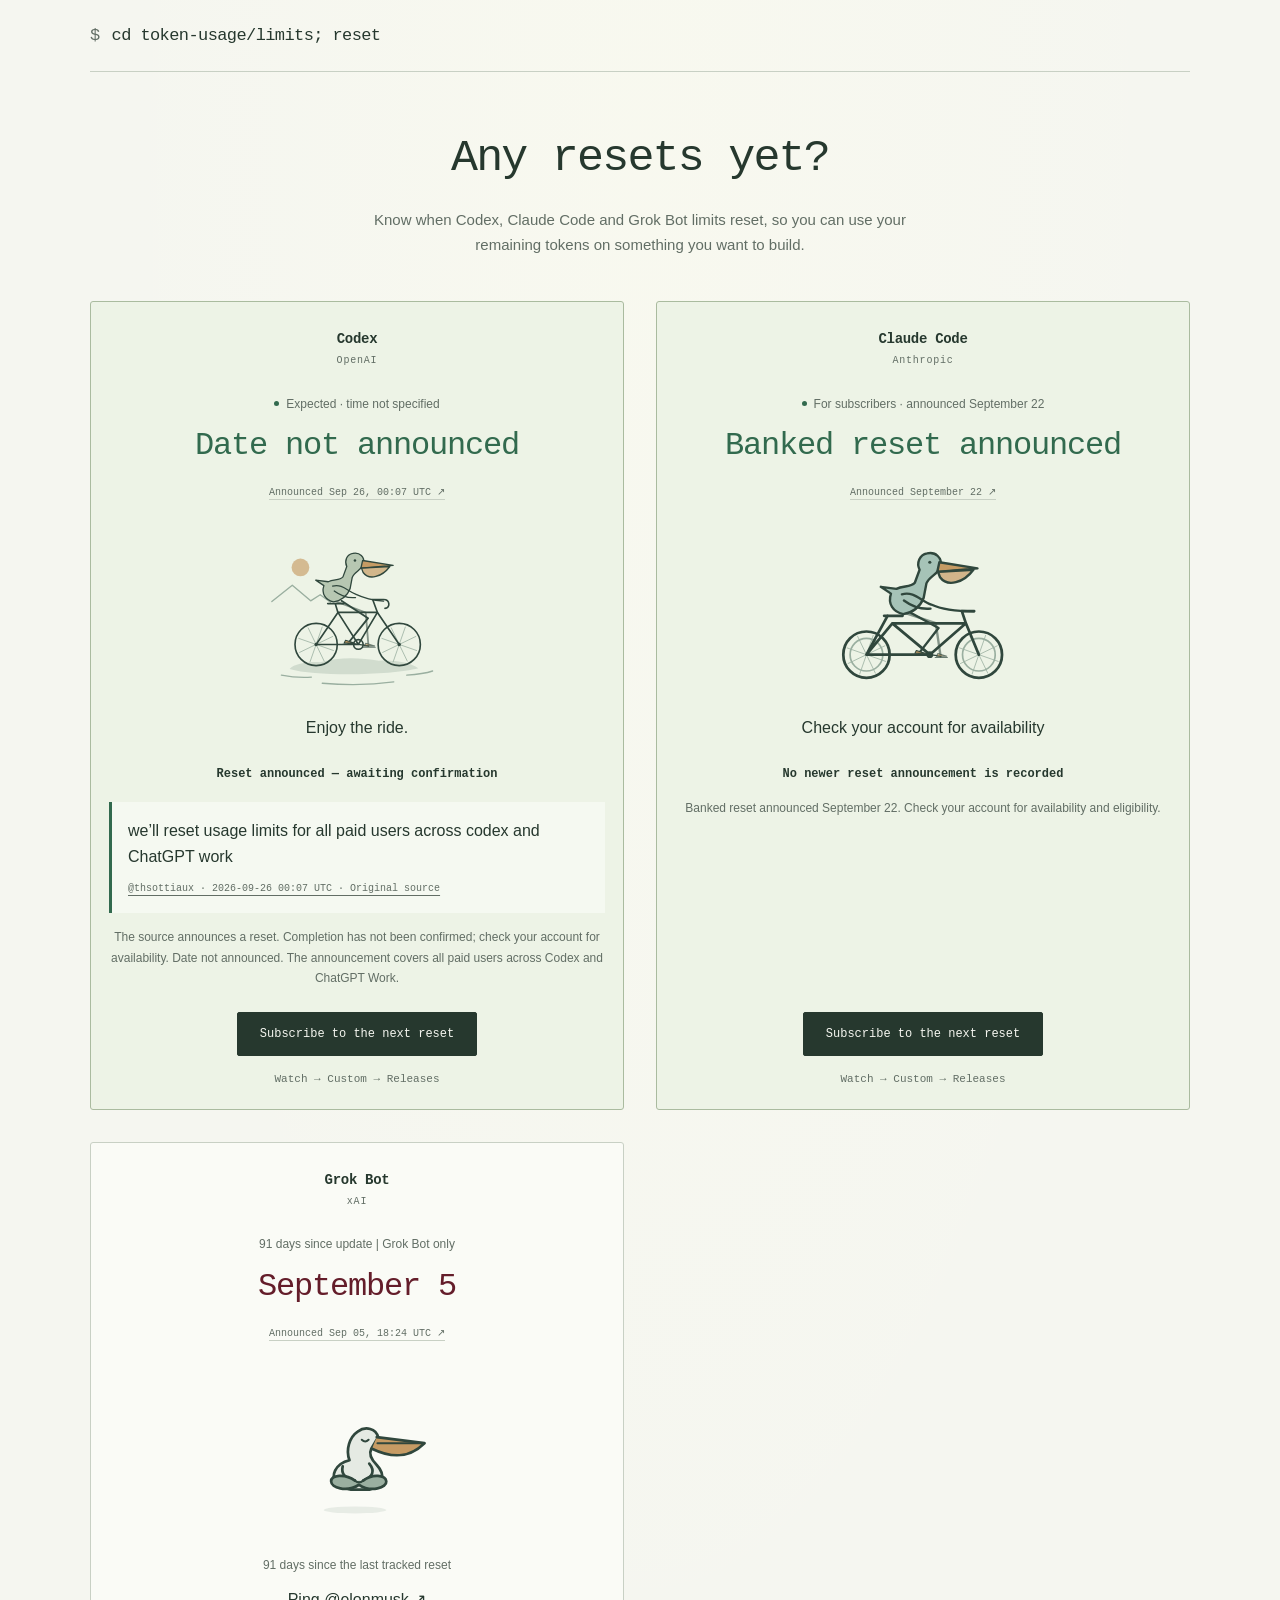
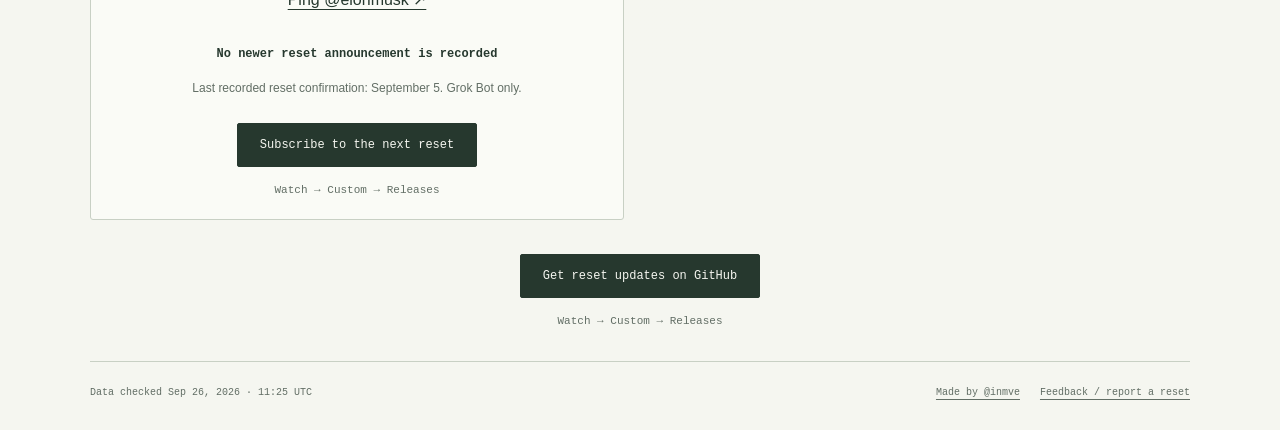
==== commit ffad7a03: "Publish approved minimal Codex reset copy" ====
--- a/public/index.html
+++ b/public/index.html
@@ -104,7 +104,7 @@
     <div class="release-links"><a href="https://github.com/inmve">Made by @inmve</a><a href="https://github.com/inmve/next-reset/issues">Feedback / report a reset</a></div>
   </footer>
 </div>
-<script id="release-state" type="application/json">{"strings": {"eyebrow": "AI usage resets, at a quieter pace", "announcedTitle": "A little more|room to breathe.", "announcedSubtitle": "{providers} · Perhaps we can stop counting tokens for a day.", "announcedCaption": "The pelican has no throughput targets.", "announcedForToday": "Expected today", "announced": "Reset expected", "lastReset": "Last reset", "waitingNote": "Make your tokens count.", "pauseCycling": "Pause the bicycle", "resumeCycling": "Resume the ride", "footerNote": "No rush. No token targets.", "recent": "recent", "longWait": "a while ago", "greenLegend": "green: reset announced", "homeLabel": "{name}: home", "navLabel": "Site navigation", "v1title": "Let it come.|Just breathe.", "v1sub": "Three providers. One quiet moment.", "v1quiet": "It’s okay to simply wait.", "v2title": "The art of|not rushing.", "v2sub": "Not every moment of waiting needs to be filled. Sometimes it’s enough to just be.", "v2quiet": "Everything changes. Even usage limits.", "v3title": "While we wait,|take a breath.", "v3sub": "The pelican has let go of control. You can, too.", "v3quiet": "Breathe in. Breathe out. The bicycle can wait.", "v4title": "There is|no need to rush.", "v4sub": "Still water. Patient pelicans. We’ll keep an eye on the announcements.", "v4quiet": "Let the ripples find their way.", "v5title": "A quiet night.|A fresh start.", "v5sub": "While the world refreshes, take a little pause.", "v5quiet": "Not every cycle needs to go faster.", "pageTitle": "{name} · AI usage resets, at a quieter pace", "description": "Know when Codex, Claude Code and Grok Bot limits reset, so you can use your remaining tokens on something you want to build.", "skip": "Skip to reset updates", "githubUpdates": "Get reset updates on GitHub", "watchHelp": "Watch → Custom → Releases", "sourceCode": "Source & data", "snapshotLabel": "Data checked {date} UTC", "sourceAt": "Announced {date} UTC ↗", "timeUnknown": "Time not specified", "dateUnknown": "Date not announced", "confirmationPending": "Confirmation pending", "lastConfirmed": "Last confirmed reset", "daysSince": "{days} days since update", "scopeUnknown": "Affected plans not specified", "quietTitle": "No need to rush.", "awaitingScope": "Announced date has passed · confirmation pending", "todayTimeUnknown": "Expected today · time not specified", "cyclingTitle": "Pelican riding a bicycle", "cyclingDescription": "A pelican pedals at an unhurried pace while a reset is announced. There is no rush.", "meditatingTitle": "Meditating pelican", "meditatingDescription": "A pelican breathes slowly with closed eyes, waiting for a reset announcement.", "balancingTitle": "Pelican resting on one leg", "balancingDescription": "A closed-eyed pelican rests on one leg, with its wings folded. There is no need to hurry.", "plannedToday": "{providers} limits are likely to reset today", "plannedTodayPlural": "{providers} limits are likely to reset today", "plannedForDate": "{providers} limits are likely to reset on {when}", "plannedForDatePlural": "{providers} limits are likely to reset on {when}", "plannedUndated": "{providers} reset announced; date not specified", "plannedUndatedPlural": "{providers} resets announced; dates not specified", "completedToday": "{providers} limits were reset today", "noResetsToday": "No new reset announcement recorded", "enjoyTheRide": "Enjoy the ride.", "statusPageTitle": "{status} ({date})", "mechanism": "Reset updates for Codex, Claude Code and Grok Bot.", "basedOnPost": "Based on a post by {author} · {date} UTC ↗", "seeUpdates": "See reset updates", "nextResetQuestion": "When is the next reset?", "shellTitle": "cd token-usage/limits; reset", "expectedTimeUnknown": "Expected · time not specified", "maxPlans": "Max plans", "nextResetTerm": "next reset", "madeBy": "Made by {author}", "feedback": "Feedback / report a reset", "benefit": "Know when Codex, Claude Code and Grok Bot limits reset, so you can use your remaining tokens on something you want to build.", "siteTitle": "Any resets yet?", "notificationsHeading": "Get notifications", "checkWebsite": "Check out website", "websiteComingSoon": "site link coming soon", "resetNotifications": "For reset notifications: **Watch → Custom → Releases**.", "bankedReset": "Banked reset announced", "bankedDate": "Check your account for availability", "bankedDetails": "For subscribers · announced {date}", "sourceOn": "Announced {date} ↗", "grokBotOnly": "Grok Bot only", "ping": "Ping @{handle} ↗", "trackedDays": "{days} days since the last tracked reset", "relativeToday": "today", "relativeYesterday": "yesterday", "relativeDays": "{days} days ago", "tweetLead": "Hey @{handle}, {provider}’s last tracked reset was {when}.", "tweetCompleted": "{provider}: limits reset {when}.", "tweetBanked": "{provider}: banked reset announced {when}.", "tweetExpected": "{provider}: reset expected {date} (unconfirmed).", "tweetUndated": "{provider}: reset expected (date unknown).", "tweetAsk": "Any reset coming for {provider}?", "codexBankedDetails": "For Plus, Pro & Business users · announced {date}", "feedAnnounced": "Reset announced — awaiting confirmation", "feedNoPending": "No newer reset announcement is recorded", "feedPendingDetails": "The source announces a reset. Completion has not been confirmed; check your account for availability.", "feedBankedDetails": "Banked reset announced {date}. Check your account for availability and eligibility.", "feedCompletedDetails": "Last recorded reset confirmation: {date}.", "codexPaidScope": "The announcement covers all paid users across Codex and ChatGPT Work", "sourceBy": "{author} · {date} · Original source", "subscribeNext": "Subscribe to the next reset", "feedTitle": "{provider} reset alerts", "feedIntro": "Follow {provider} reset news through GitHub Releases. One repository is one topic: every new announcement or confirmation becomes a release you can subscribe to.", "currentStatus": "Current status", "subscribeExplanation": "Subscribe to hear when a new {provider} reset is announced or confirmed.", "releaseMechanism": "Sign in to GitHub and watch Releases. We publish one release per meaningful announcement or confirmation; README edits do not send alerts.", "allResets": "All reset updates on Next Reset", "sourceHistory": "Source records and history", "chooseFeed": "Choose the tool you want alerts for:", "combinedFeed": "You can also keep watching this repository for combined updates.", "feedExpectedDate": "Announced date: {date}.", "subscribeViaReleases": "Subscribe with GitHub Releases", "browseAlerts": "Read published alerts", "otherFeeds": "Other feeds you can follow the same way", "otherFeedsExplanation": "Choose a topic, open its repository, then select **Watch → Custom → Releases**. Each feed sends only updates for its own tool.", "codexFeedTitle": "Alerts for upcoming Codex usage-limit resets", "codexFeedIntro": "Whenever an upcoming Codex reset is announced, we publish a new GitHub release, giving you a chance to use your remaining tokens before your limits reset.", "codexNewsAnnounced": "a new codex reset is expected", "codexNewsBanked": "a banked codex reset has been announced", "codexNewsCompleted": "a codex reset has been confirmed", "codexSeptember26News": "[tibo announced]({source}) a reset for all paid users of Codex and ChatGPT Work:", "codexNewsUnconfirmed": "the post gives no reset time.\n\nwe’re still waiting for confirmation.", "codexNewsSubscribeTitle": "wanna receive alerts about resets?", "codexNewsSubscribe": "select **Watch → Custom → Releases** at the top of this repo.\n\nwe post reset updates as releases.\n\nyou get a GitHub notification.", "codexNewsWhyTitle": "why?", "codexNewsWhy": "an early alert helps you use your remaining tokens before the reset.\n\nfinish a feature. try an idea. tackle a refactor.\n\nplan your next big task around fresh limits.", "codexNewsOtherTitle": "other feeds", "codexNewsOther": "follow [Claude Code]({claude}) and [Grok Bot]({grok}) the same way.\n\neach repo covers one tool. choose the alerts you want.", "codexNewsOverview": "see all tracked announcements on [Next Reset]({site})."}, "cards": [{"id": "codex", "name": "Codex", "company": "OpenAI", "pose": "meditating", "pingHandle": "thsottiaux", "cyclingDesign": 4, "announced": true, "banked": false, "expectedDate": null, "confirmedAt": "2026-09-26T00:07:00Z", "source": "https://x.com/thsottiaux/status/2103637477760311522", "scopeLabelKey": "codexPaidScope", "author": "@thsottiaux"}, {"id": "claude", "name": "Claude Code", "company": "Anthropic", "pose": "meditating", "pingHandle": "AnthropicAI", "announced": false, "banked": true, "expectedDate": null, "confirmedAt": "2026-09-22T00:00:00Z", "source": "https://x.com/AnthropicAI/status/2102435703535939725", "scopeLabelKey": null, "author": "Anthropic"}, {"id": "grok", "name": "Grok Bot", "company": "xAI", "pose": "meditating", "pingHandle": "elonmusk", "announced": false, "banked": false, "expectedDate": null, "confirmedAt": "2026-09-05T18:24:39Z", "source": "https://x.com/bot/status/2096303514230423629", "scopeLabelKey": "grokBotOnly", "author": "@bot"}], "config": {"name": "Next Reset", "design": 3, "pelicanDesign": 5, "locale": "en", "siteUrl": "https://inmve.github.io/next-reset/", "updatesRepository": "https://github.com/inmve/free-ai-coding", "sourceRepository": "https://github.com/inmve/next-reset", "authorName": "@inmve", "authorUrl": "https://github.com/inmve", "providerRepositories": {"codex": "https://github.com/inmve/codex-reset-alerts", "claude": "https://github.com/inmve/claude-reset-alerts", "grok": "https://github.com/inmve/grok-reset-alerts"}}}</script>
+<script id="release-state" type="application/json">{"strings": {"eyebrow": "AI usage resets, at a quieter pace", "announcedTitle": "A little more|room to breathe.", "announcedSubtitle": "{providers} · Perhaps we can stop counting tokens for a day.", "announcedCaption": "The pelican has no throughput targets.", "announcedForToday": "Expected today", "announced": "Reset expected", "lastReset": "Last reset", "waitingNote": "Make your tokens count.", "pauseCycling": "Pause the bicycle", "resumeCycling": "Resume the ride", "footerNote": "No rush. No token targets.", "recent": "recent", "longWait": "a while ago", "greenLegend": "green: reset announced", "homeLabel": "{name}: home", "navLabel": "Site navigation", "v1title": "Let it come.|Just breathe.", "v1sub": "Three providers. One quiet moment.", "v1quiet": "It’s okay to simply wait.", "v2title": "The art of|not rushing.", "v2sub": "Not every moment of waiting needs to be filled. Sometimes it’s enough to just be.", "v2quiet": "Everything changes. Even usage limits.", "v3title": "While we wait,|take a breath.", "v3sub": "The pelican has let go of control. You can, too.", "v3quiet": "Breathe in. Breathe out. The bicycle can wait.", "v4title": "There is|no need to rush.", "v4sub": "Still water. Patient pelicans. We’ll keep an eye on the announcements.", "v4quiet": "Let the ripples find their way.", "v5title": "A quiet night.|A fresh start.", "v5sub": "While the world refreshes, take a little pause.", "v5quiet": "Not every cycle needs to go faster.", "pageTitle": "{name} · AI usage resets, at a quieter pace", "description": "Know when Codex, Claude Code and Grok Bot limits reset, so you can use your remaining tokens on something you want to build.", "skip": "Skip to reset updates", "githubUpdates": "Get reset updates on GitHub", "watchHelp": "Watch → Custom → Releases", "sourceCode": "Source & data", "snapshotLabel": "Data checked {date} UTC", "sourceAt": "Announced {date} UTC ↗", "timeUnknown": "Time not specified", "dateUnknown": "Date not announced", "confirmationPending": "Confirmation pending", "lastConfirmed": "Last confirmed reset", "daysSince": "{days} days since update", "scopeUnknown": "Affected plans not specified", "quietTitle": "No need to rush.", "awaitingScope": "Announced date has passed · confirmation pending", "todayTimeUnknown": "Expected today · time not specified", "cyclingTitle": "Pelican riding a bicycle", "cyclingDescription": "A pelican pedals at an unhurried pace while a reset is announced. There is no rush.", "meditatingTitle": "Meditating pelican", "meditatingDescription": "A pelican breathes slowly with closed eyes, waiting for a reset announcement.", "balancingTitle": "Pelican resting on one leg", "balancingDescription": "A closed-eyed pelican rests on one leg, with its wings folded. There is no need to hurry.", "plannedToday": "{providers} limits are likely to reset today", "plannedTodayPlural": "{providers} limits are likely to reset today", "plannedForDate": "{providers} limits are likely to reset on {when}", "plannedForDatePlural": "{providers} limits are likely to reset on {when}", "plannedUndated": "{providers} reset announced; date not specified", "plannedUndatedPlural": "{providers} resets announced; dates not specified", "completedToday": "{providers} limits were reset today", "noResetsToday": "No new reset announcement recorded", "enjoyTheRide": "Enjoy the ride.", "statusPageTitle": "{status} ({date})", "mechanism": "Reset updates for Codex, Claude Code and Grok Bot.", "basedOnPost": "Based on a post by {author} · {date} UTC ↗", "seeUpdates": "See reset updates", "nextResetQuestion": "When is the next reset?", "shellTitle": "cd token-usage/limits; reset", "expectedTimeUnknown": "Expected · time not specified", "maxPlans": "Max plans", "nextResetTerm": "next reset", "madeBy": "Made by {author}", "feedback": "Feedback / report a reset", "benefit": "Know when Codex, Claude Code and Grok Bot limits reset, so you can use your remaining tokens on something you want to build.", "siteTitle": "Any resets yet?", "notificationsHeading": "Get notifications", "checkWebsite": "Check out website", "websiteComingSoon": "site link coming soon", "resetNotifications": "For reset notifications: **Watch → Custom → Releases**.", "bankedReset": "Banked reset announced", "bankedDate": "Check your account for availability", "bankedDetails": "For subscribers · announced {date}", "sourceOn": "Announced {date} ↗", "grokBotOnly": "Grok Bot only", "ping": "Ping @{handle} ↗", "trackedDays": "{days} days since the last tracked reset", "relativeToday": "today", "relativeYesterday": "yesterday", "relativeDays": "{days} days ago", "tweetLead": "Hey @{handle}, {provider}’s last tracked reset was {when}.", "tweetCompleted": "{provider}: limits reset {when}.", "tweetBanked": "{provider}: banked reset announced {when}.", "tweetExpected": "{provider}: reset expected {date} (unconfirmed).", "tweetUndated": "{provider}: reset expected (date unknown).", "tweetAsk": "Any reset coming for {provider}?", "codexBankedDetails": "For Plus, Pro & Business users · announced {date}", "feedAnnounced": "Reset announced — awaiting confirmation", "feedNoPending": "No newer reset announcement is recorded", "feedPendingDetails": "The source announces a reset. Completion has not been confirmed; check your account for availability.", "feedBankedDetails": "Banked reset announced {date}. Check your account for availability and eligibility.", "feedCompletedDetails": "Last recorded reset confirmation: {date}.", "codexPaidScope": "The announcement covers all paid users across Codex and ChatGPT Work", "sourceBy": "{author} · {date} · Original source", "subscribeNext": "Subscribe to the next reset", "feedTitle": "{provider} reset alerts", "feedIntro": "Follow {provider} reset news through GitHub Releases. One repository is one topic: every new announcement or confirmation becomes a release you can subscribe to.", "currentStatus": "Current status", "subscribeExplanation": "Subscribe to hear when a new {provider} reset is announced or confirmed.", "releaseMechanism": "Sign in to GitHub and watch Releases. We publish one release per meaningful announcement or confirmation; README edits do not send alerts.", "allResets": "All reset updates on Next Reset", "sourceHistory": "Source records and history", "chooseFeed": "Choose the tool you want alerts for:", "combinedFeed": "You can also keep watching this repository for combined updates.", "feedExpectedDate": "Announced date: {date}.", "subscribeViaReleases": "Subscribe with GitHub Releases", "browseAlerts": "Read published alerts", "otherFeeds": "Other feeds you can follow the same way", "otherFeedsExplanation": "Choose a topic, open its repository, then select **Watch → Custom → Releases**. Each feed sends only updates for its own tool.", "codexFeedTitle": "Alerts for upcoming Codex usage-limit resets", "codexFeedIntro": "Whenever an upcoming Codex reset is announced, we publish a new GitHub release, giving you a chance to use your remaining tokens before your limits reset.", "codexNewsAnnounced": "a new codex reset is expected", "codexNewsBanked": "a banked codex reset has been announced", "codexNewsCompleted": "a codex reset has been confirmed", "codexSeptember26News": "[tibo announced]({source}) a reset for all paid users of Codex and ChatGPT Work:", "codexNewsUnconfirmed": "the post gives no reset time.", "codexNewsSubscribeTitle": "how to subscribe?", "codexNewsSubscribe": "select **Watch → Custom → Releases** at the top of this repo.\n\nwe post reset updates as releases so you get a GitHub notification.", "codexNewsWhyTitle": "why?", "codexNewsWhy": "use your remaining tokens before the reset.", "codexNewsOtherTitle": "other tools?", "codexNewsOther": "follow [Claude Code]({claude}) and [Grok Bot]({grok}) the same way.", "codexNewsOverview": "see reset announcements on [Next Reset]({site}).", "codexNewsOverviewTitle": "web version?"}, "cards": [{"id": "codex", "name": "Codex", "company": "OpenAI", "pose": "meditating", "pingHandle": "thsottiaux", "cyclingDesign": 4, "announced": true, "banked": false, "expectedDate": null, "confirmedAt": "2026-09-26T00:07:00Z", "source": "https://x.com/thsottiaux/status/2103637477760311522", "scopeLabelKey": "codexPaidScope", "author": "@thsottiaux"}, {"id": "claude", "name": "Claude Code", "company": "Anthropic", "pose": "meditating", "pingHandle": "AnthropicAI", "announced": false, "banked": true, "expectedDate": null, "confirmedAt": "2026-09-22T00:00:00Z", "source": "https://x.com/AnthropicAI/status/2102435703535939725", "scopeLabelKey": null, "author": "Anthropic"}, {"id": "grok", "name": "Grok Bot", "company": "xAI", "pose": "meditating", "pingHandle": "elonmusk", "announced": false, "banked": false, "expectedDate": null, "confirmedAt": "2026-09-05T18:24:39Z", "source": "https://x.com/bot/status/2096303514230423629", "scopeLabelKey": "grokBotOnly", "author": "@bot"}], "config": {"name": "Next Reset", "design": 3, "pelicanDesign": 5, "locale": "en", "siteUrl": "https://inmve.github.io/next-reset/", "updatesRepository": "https://github.com/inmve/free-ai-coding", "sourceRepository": "https://github.com/inmve/next-reset", "authorName": "@inmve", "authorUrl": "https://github.com/inmve", "providerRepositories": {"codex": "https://github.com/inmve/codex-reset-alerts", "claude": "https://github.com/inmve/claude-reset-alerts", "grok": "https://github.com/inmve/grok-reset-alerts"}}}</script>
 </div>
 </body>
 </html>
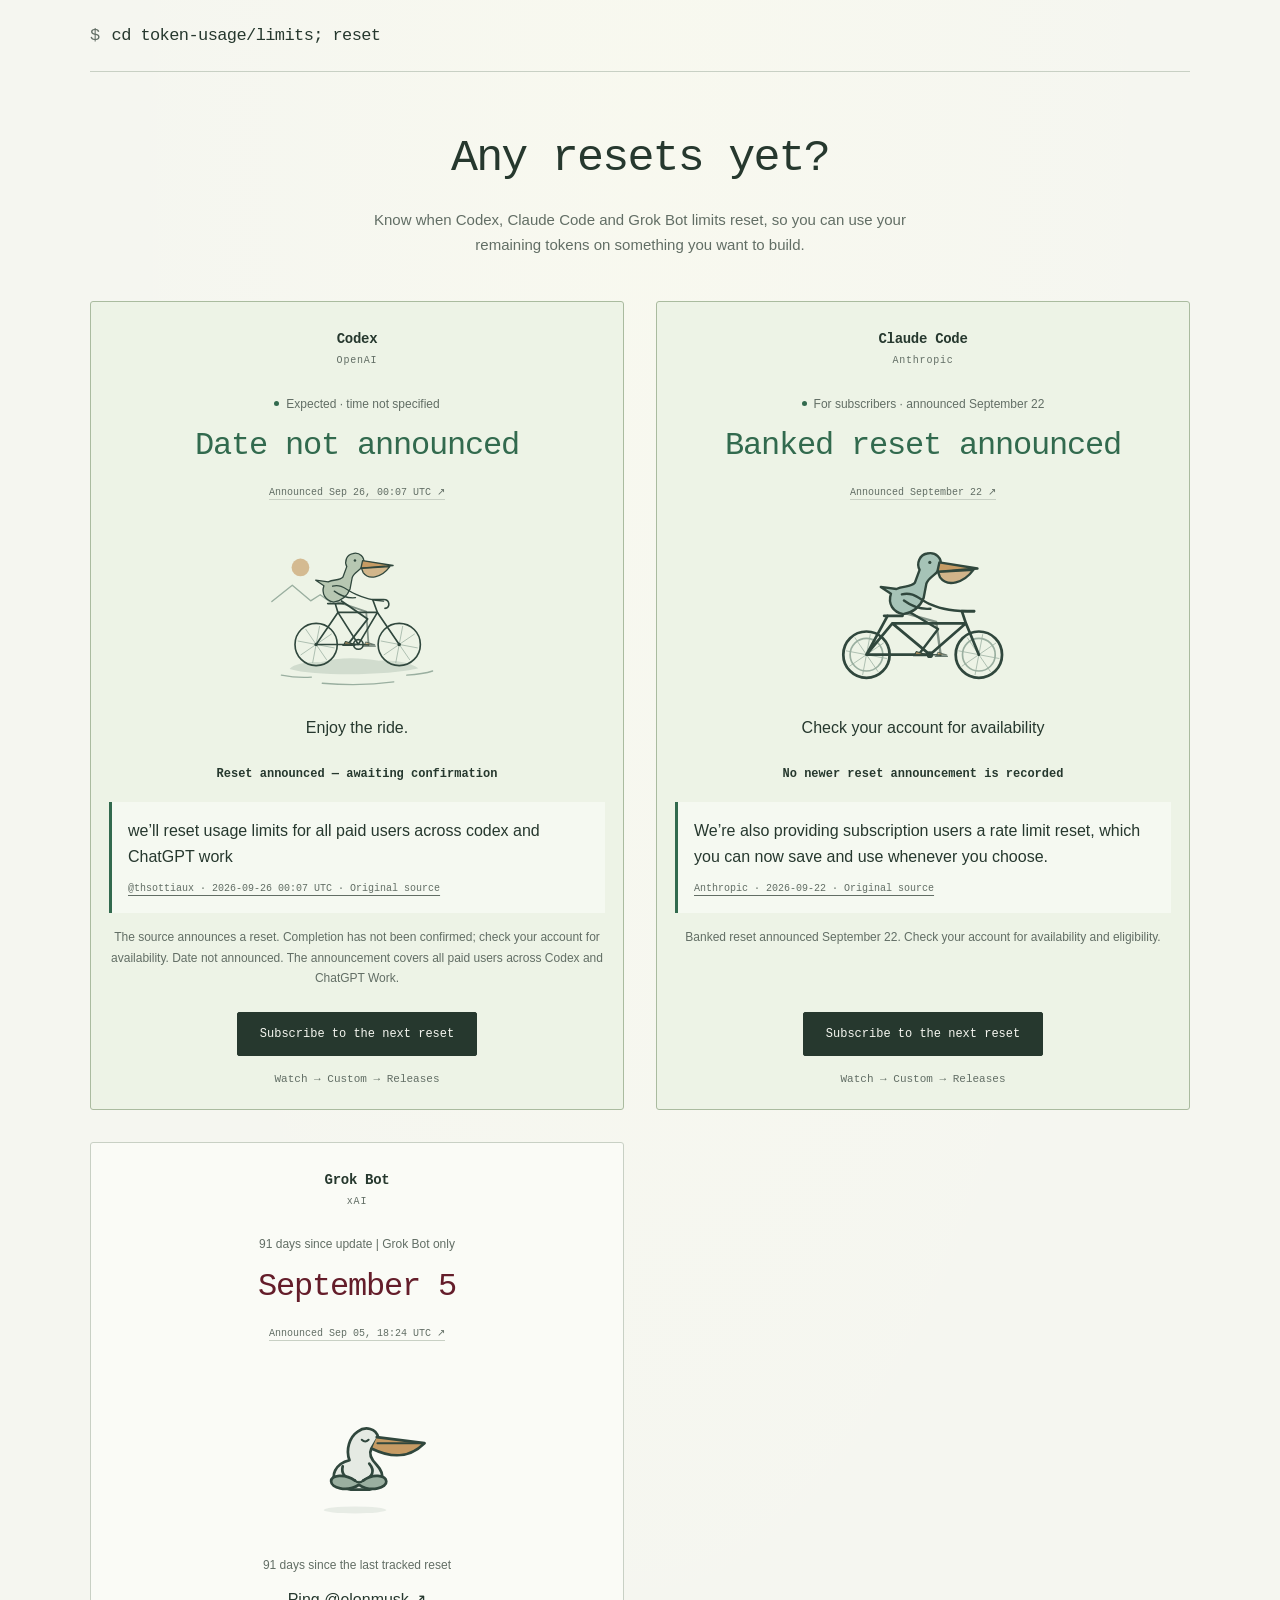
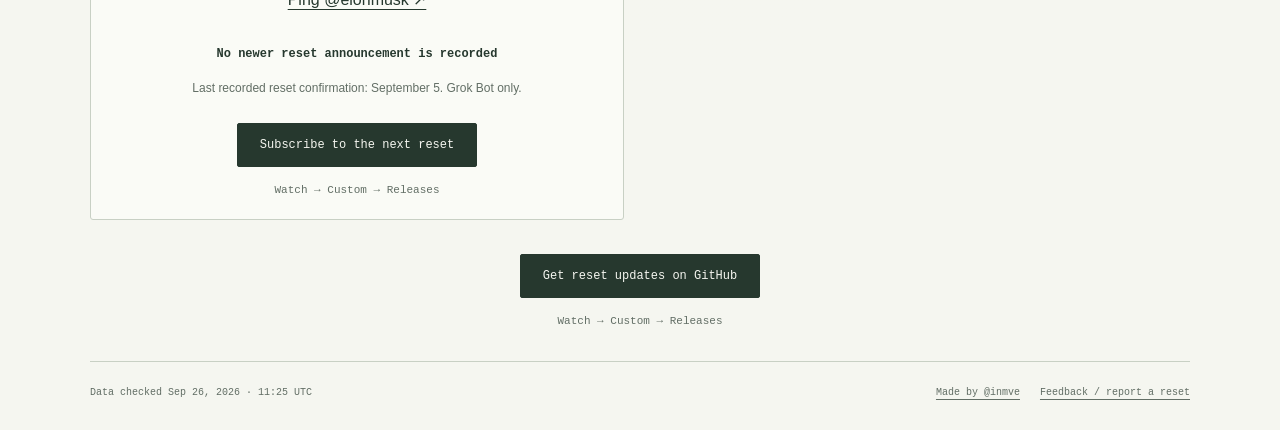
==== commit 22832c2a: "Add Claude news layout and sourced website quote" ====
--- a/public/index.html
+++ b/public/index.html
@@ -54,7 +54,7 @@
 <article class="provider announced" data-provider="claude" style="--wait:rgb(183,70,72)">
 <div class="provider-details"><h2 class="provider-name">Claude Code<span>Anthropic</span></h2>
 <p class="scope">For subscribers · announced September 22</p><p class="when">Banked reset announced</p>
-<a class="source" href="https://x.com/AnthropicAI/status/2102435703535939725" target="_blank" rel="noopener noreferrer">Announced September 22 ↗</a></div>
+<a class="source" href="https://www.anthropic.com/claude-opus-5-5" target="_blank" rel="noopener noreferrer">Announced September 22 ↗</a></div>
 <div class="bird-stage"><div class="bird"><svg xmlns="http://www.w3.org/2000/svg" viewBox="0 0 320 240" role="img" aria-labelledby="c05-claude-title c05-claude-desc" data-animated="cycling">
   <title id="c05-claude-title">Pelican riding a bicycle</title>
   <desc id="c05-claude-desc">A pelican pedals at an unhurried pace while a reset is announced. There is no rush.</desc>
@@ -69,7 +69,7 @@
     </g>
 <g fill="none" stroke="var(--bird-ink)" stroke-width="3.5" stroke-linecap="round" stroke-linejoin="round" data-riding-part="pedaling-legs"><path d="M157.97 172.45L170 183L182.03 193.55" stroke-width="2"><animate attributeName="d" values="M157.97 172.45L170 183L182.03 193.55;M159.45 170.97L170 183L180.55 195.03;M161.11 169.70L170 183L178.89 196.30;M162.92 168.65L170 183L177.08 197.35;M164.86 167.85L170 183L175.14 198.15;M166.88 167.31L170 183L173.12 198.69;M168.95 167.03L170 183L171.05 198.97;M171.05 167.03L170 183L168.95 198.97;M173.12 167.31L170 183L166.88 198.69;M175.14 167.85L170 183L164.86 198.15;M177.08 168.65L170 183L162.92 197.35;M178.89 169.70L170 183L161.11 196.30;M180.55 170.97L170 183L159.45 195.03;M182.03 172.45L170 183L157.97 193.55;M183.30 174.11L170 183L156.70 191.89;M184.35 175.92L170 183L155.65 190.08;M185.15 177.86L170 183L154.85 188.14;M185.69 179.88L170 183L154.31 186.12;M185.97 181.95L170 183L154.03 184.05;M185.97 184.05L170 183L154.03 181.95;M185.69 186.12L170 183L154.31 179.88;M185.15 188.14L170 183L154.85 177.86;M184.35 190.08L170 183L155.65 175.92;M183.30 191.89L170 183L156.70 174.11;M182.03 193.55L170 183L157.97 172.45;M180.55 195.03L170 183L159.45 170.97;M178.89 196.30L170 183L161.11 169.70;M177.08 197.35L170 183L162.92 168.65;M175.14 198.15L170 183L164.86 167.85;M173.12 198.69L170 183L166.88 167.31;M171.05 198.97L170 183L168.95 167.03;M168.95 198.97L170 183L171.05 167.03;M166.88 198.69L170 183L173.12 167.31;M164.86 198.15L170 183L175.14 167.85;M162.92 197.35L170 183L177.08 168.65;M161.11 196.30L170 183L178.89 169.70;M159.45 195.03L170 183L180.55 170.97;M157.97 193.55L170 183L182.03 172.45;M156.70 191.89L170 183L183.30 174.11;M155.65 190.08L170 183L184.35 175.92;M154.85 188.14L170 183L185.15 177.86;M154.31 186.12L170 183L185.69 179.88;M154.03 184.05L170 183L185.97 181.95;M154.03 181.95L170 183L185.97 184.05;M154.31 179.88L170 183L185.69 186.12;M154.85 177.86L170 183L185.15 188.14;M155.65 175.92L170 183L184.35 190.08;M156.70 174.11L170 183L183.30 191.89;M157.97 172.45L170 183L182.03 193.55" dur="3.8s" repeatCount="indefinite" begin="indefinite" calcMode="linear" /></path><path d="M132.00 121.00L180.52 128.79L157.97 172.45" opacity=".55"><animate attributeName="d" values="M132.00 121.00L180.52 128.79L157.97 172.45;M132.00 121.02L180.81 126.71L159.45 170.97;M132.00 121.09L181.00 124.76L161.11 169.70;M132.00 121.19L181.11 123.00L162.92 168.65;M132.00 121.33L181.14 121.48L164.86 167.85;M132.00 121.48L181.13 120.28L166.88 167.31;M132.00 121.65L181.09 119.42L168.95 167.03;M132.00 121.82L181.06 118.92L171.05 167.03;M132.00 121.97L181.04 118.81L173.12 167.31;M132.00 122.11L181.05 119.06L175.14 167.85;M132.00 122.21L181.08 119.67L177.08 168.65;M132.00 122.28L181.11 120.61L178.89 169.70;M132.00 122.30L181.14 121.83L180.55 170.97;M132.00 122.28L181.13 123.32L182.03 172.45;M132.00 122.21L181.06 125.02L183.30 174.11;M132.00 122.11L180.91 126.90L184.35 175.92;M132.00 121.97L180.65 128.92L185.15 177.86;M132.00 121.82L180.27 131.04L185.69 179.88;M132.00 121.65L179.76 133.21L185.97 181.95;M132.00 121.48L179.13 135.38L185.97 184.05;M132.00 121.33L178.39 137.53L185.69 186.12;M132.00 121.19L177.57 139.59L185.15 188.14;M132.00 121.09L176.68 141.54L184.35 190.08;M132.00 121.02L175.79 143.33L183.30 191.89;M132.00 121.00L174.92 144.93L182.03 193.55;M132.00 121.02L174.14 146.31L180.55 195.03;M132.00 121.09L173.46 147.46L178.89 196.30;M132.00 121.19L172.93 148.38L177.08 197.35;M132.00 121.33L172.55 149.08L175.14 198.15;M132.00 121.48L172.33 149.56L173.12 198.69;M132.00 121.65L172.25 149.84L171.05 198.97;M132.00 121.82L172.30 149.94L168.95 198.97;M132.00 121.97L172.46 149.87L166.88 198.69;M132.00 122.11L172.70 149.64L164.86 198.15;M132.00 122.21L173.03 149.26L162.92 197.35;M132.00 122.28L173.42 148.73L161.11 196.30;M132.00 122.30L173.86 148.05L159.45 195.03;M132.00 122.28L174.34 147.22L157.97 193.55;M132.00 122.21L174.87 146.23L156.70 191.89;M132.00 122.11L175.43 145.09L155.65 190.08;M132.00 121.97L176.03 143.80L154.85 188.14;M132.00 121.82L176.65 142.35L154.31 186.12;M132.00 121.65L177.28 140.75L154.03 184.05;M132.00 121.48L177.91 139.00L154.03 181.95;M132.00 121.33L178.53 137.12L154.31 179.88;M132.00 121.19L179.12 135.13L154.85 177.86;M132.00 121.09L179.66 133.05L155.65 175.92;M132.00 121.02L180.13 130.92L156.70 174.11;M132.00 121.00L180.52 128.79L157.97 172.45" dur="3.8s" repeatCount="indefinite" begin="indefinite" calcMode="linear" /></path><path d="M149.97 174.45H167.97M153.97 168.45L166.97 172.44984524845643L151.97 172.44984524845643Z" fill="var(--bird-gold)" stroke-width="1.5" opacity=".7"><animate attributeName="d" values="M149.97 174.45H167.97M153.97 168.45L166.97 172.44984524845643L151.97 172.44984524845643Z;M151.45 172.97H169.45M155.45 166.97L168.45 170.97001785905996L153.45 170.97001785905996Z;M153.11 171.70H171.11M157.11 165.70L170.11 169.6960267994361L155.11 169.6960267994361Z;M154.92 170.65H172.92M158.92 164.65L171.92 168.64967040983217L156.92 168.64967040983217Z;M156.86 169.85H174.86M160.86 163.85L173.86 167.848852138179L158.86 167.848852138179Z;M158.88 169.31H176.88M162.88 163.31L175.88 167.3072742071334L160.88 167.3072742071334Z;M160.95 169.03H178.95M164.95 163.03L177.95 167.0342031652493L162.95 167.0342031652493Z;M163.05 169.03H181.05M167.05 163.03L180.05 167.03431133376293L165.05 167.03431133376293Z;M165.12 169.31H183.12M169.12 163.31L182.12 167.30759686188105L167.12 167.30759686188105Z;M167.14 169.85H185.14M171.14 163.85L184.14 167.84938375844848L169.14 167.84938375844848Z;M169.08 170.65H187.08M173.08 164.65L186.08 168.65040189945327L171.08 168.65040189945327Z;M170.89 171.70H188.89M174.89 165.70L187.89 169.69694564241863L172.89 169.69694564241863Z;M172.55 172.97H190.55M176.55 166.97L189.55 170.9711083337457L174.55 170.9711083337457Z;M174.03 174.45H192.03M178.03 168.45L191.03 172.45108869652117L176.03 172.45108869652117Z;M175.30 176.11H193.30M179.30 170.11L192.30 174.11156385640993L177.30 174.11156385640993Z;M176.35 177.92H194.35M180.35 171.92L193.35 175.9241226230556L178.35 175.9241226230556Z;M177.15 179.86H195.15M181.15 173.86L194.15 177.85775161342463L179.15 177.85775161342463Z;M177.69 181.88H195.69M181.69 175.88L194.69 179.87936589938855L179.69 179.87936589938855Z;M177.97 183.95H195.97M181.97 177.95L194.97 181.95437510001716L179.97 181.95437510001716Z;M177.97 186.05H195.97M181.97 180.05L194.97 184.04727523258646L179.97 184.04727523258646Z;M177.69 188.12H195.69M181.69 182.12L194.69 186.12225619556668L179.69 186.12225619556668Z;M177.15 190.14H195.15M181.15 184.14L194.15 188.14381448938778L179.15 188.14381448938778Z;M176.35 192.08H194.35M180.35 186.08L193.35 190.07736069116064L178.35 190.07736069116064Z;M175.30 193.89H193.30M179.30 187.89L192.30 191.88981128929268L177.30 191.88981128929268Z;M174.03 195.55H192.03M178.03 189.55L191.03 193.55015475154357L176.03 193.55015475154357Z;M172.55 197.03H190.55M176.55 191.03L189.55 195.02998214094006L174.55 195.02998214094006Z;M170.89 198.30H188.89M174.89 192.30L187.89 196.30397320056386L172.89 196.30397320056386Z;M169.08 199.35H187.08M173.08 193.35L186.08 197.35032959016783L171.08 197.35032959016783Z;M167.14 200.15H185.14M171.14 194.15L184.14 198.151147861821L169.14 198.151147861821Z;M165.12 200.69H183.12M169.12 194.69L182.12 198.6927257928666L167.12 198.6927257928666Z;M163.05 200.97H181.05M167.05 194.97L180.05 198.9657968347507L165.05 198.9657968347507Z;M160.95 200.97H178.95M164.95 194.97L177.95 198.96568866623707L162.95 198.96568866623707Z;M158.88 200.69H176.88M162.88 194.69L175.88 198.69240313811895L160.88 198.69240313811895Z;M156.86 200.15H174.86M160.86 194.15L173.86 198.15061624155152L158.86 198.15061624155152Z;M154.92 199.35H172.92M158.92 193.35L171.92 197.34959810054673L156.92 197.34959810054673Z;M153.11 198.30H171.11M157.11 192.30L170.11 196.30305435758137L155.11 196.30305435758137Z;M151.45 197.03H169.45M155.45 191.03L168.45 195.0288916662543L153.45 195.0288916662543Z;M149.97 195.55H167.97M153.97 189.55L166.97 193.54891130347883L151.97 193.54891130347883Z;M148.70 193.89H166.70M152.70 187.89L165.70 191.8884361435901L150.70 191.8884361435901Z;M147.65 192.08H165.65M151.65 186.08L164.65 190.07587737694442L149.65 190.07587737694442Z;M146.85 190.14H164.85M150.85 184.14L163.85 188.14224838657537L148.85 188.14224838657537Z;M146.31 188.12H164.31M150.31 182.12L163.31 186.12063410061145L148.31 186.12063410061145Z;M146.03 186.05H164.03M150.03 180.05L163.03 184.04562489998284L148.03 184.04562489998284Z;M146.03 183.95H164.03M150.03 177.95L163.03 181.95272476741357L148.03 181.95272476741357Z;M146.31 181.88H164.31M150.31 175.88L163.31 179.87774380443335L148.31 179.87774380443335Z;M146.85 179.86H164.85M150.85 173.86L163.85 177.85618551061222L148.85 177.85618551061222Z;M147.65 177.92H165.65M151.65 171.92L164.65 175.92263930883934L149.65 175.92263930883934Z;M148.70 176.11H166.70M152.70 170.11L165.70 174.11018871070732L150.70 174.11018871070732Z;M149.97 174.45H167.97M153.97 168.45L166.97 172.44984524845646L151.97 172.44984524845646Z" dur="3.8s" repeatCount="indefinite" begin="indefinite" calcMode="linear" /></path><path d="M142.00 121.00L180.80 146.91L182.03 193.55"><animate attributeName="d" values="M142.00 121.00L180.80 146.91L182.03 193.55;M142.00 121.02L179.79 148.38L180.55 195.03;M142.00 121.09L178.89 149.65L178.89 196.30;M142.00 121.19L178.13 150.71L177.08 197.35;M142.00 121.33L177.54 151.56L175.14 198.15;M142.00 121.48L177.11 152.21L173.12 198.69;M142.00 121.65L176.85 152.67L171.05 198.97;M142.00 121.82L176.74 152.96L168.95 198.97;M142.00 121.97L176.76 153.10L166.88 198.69;M142.00 122.11L176.90 153.08L164.86 198.15;M142.00 122.21L177.13 152.91L162.92 197.35;M142.00 122.28L177.45 152.60L161.11 196.30;M142.00 122.30L177.85 152.16L159.45 195.03;M142.00 122.28L178.32 151.56L157.97 193.55;M142.00 122.21L178.85 150.83L156.70 191.89;M142.00 122.11L179.44 149.94L155.65 190.08;M142.00 121.97L180.10 148.91L154.85 188.14;M142.00 121.82L180.81 147.72L154.31 186.12;M142.00 121.65L181.56 146.38L154.03 184.05;M142.00 121.48L182.36 144.88L154.03 181.95;M142.00 121.33L183.19 143.24L154.31 179.88;M142.00 121.19L184.03 141.45L154.85 177.86;M142.00 121.09L184.85 139.54L155.65 175.92;M142.00 121.02L185.64 137.52L156.70 174.11;M142.00 121.00L186.37 135.43L157.97 172.45;M142.00 121.02L187.01 133.32L159.45 170.97;M142.00 121.09L187.54 131.25L161.11 169.70;M142.00 121.19L187.95 129.27L162.92 168.65;M142.00 121.33L188.25 127.48L164.86 167.85;M142.00 121.48L188.44 125.93L166.88 167.31;M142.00 121.65L188.56 124.70L168.95 167.03;M142.00 121.82L188.61 123.81L171.05 167.03;M142.00 121.97L188.64 123.31L173.12 167.31;M142.00 122.11L188.64 123.19L175.14 167.85;M142.00 122.21L188.64 123.45L177.08 168.65;M142.00 122.28L188.62 124.07L178.89 169.70;M142.00 122.30L188.58 125.01L180.55 170.97;M142.00 122.28L188.49 126.24L182.03 172.45;M142.00 122.21L188.33 127.73L183.30 174.11;M142.00 122.11L188.08 129.42L184.35 175.92;M142.00 121.97L187.72 131.27L185.15 177.86;M142.00 121.82L187.23 133.25L185.69 179.88;M142.00 121.65L186.61 135.30L185.97 181.95;M142.00 121.48L185.86 137.39L185.97 184.05;M142.00 121.33L184.98 139.47L185.69 186.12;M142.00 121.19L184.00 141.50L185.15 188.14;M142.00 121.09L182.95 143.44L184.35 190.08;M142.00 121.02L181.87 145.26L183.30 191.89;M142.00 121.00L180.80 146.91L182.03 193.55" dur="3.8s" repeatCount="indefinite" begin="indefinite" calcMode="linear" /></path><path d="M174.03 195.55H192.03M178.03 189.55L191.03 193.55015475154357L176.03 193.55015475154357Z" fill="var(--bird-gold)" stroke-width="1.5"><animate attributeName="d" values="M174.03 195.55H192.03M178.03 189.55L191.03 193.55015475154357L176.03 193.55015475154357Z;M172.55 197.03H190.55M176.55 191.03L189.55 195.02998214094004L174.55 195.02998214094004Z;M170.89 198.30H188.89M174.89 192.30L187.89 196.3039732005639L172.89 196.3039732005639Z;M169.08 199.35H187.08M173.08 193.35L186.08 197.35032959016783L171.08 197.35032959016783Z;M167.14 200.15H185.14M171.14 194.15L184.14 198.151147861821L169.14 198.151147861821Z;M165.12 200.69H183.12M169.12 194.69L182.12 198.6927257928666L167.12 198.6927257928666Z;M163.05 200.97H181.05M167.05 194.97L180.05 198.9657968347507L165.05 198.9657968347507Z;M160.95 200.97H178.95M164.95 194.97L177.95 198.96568866623707L162.95 198.96568866623707Z;M158.88 200.69H176.88M162.88 194.69L175.88 198.69240313811895L160.88 198.69240313811895Z;M156.86 200.15H174.86M160.86 194.15L173.86 198.15061624155152L158.86 198.15061624155152Z;M154.92 199.35H172.92M158.92 193.35L171.92 197.34959810054673L156.92 197.34959810054673Z;M153.11 198.30H171.11M157.11 192.30L170.11 196.30305435758137L155.11 196.30305435758137Z;M151.45 197.03H169.45M155.45 191.03L168.45 195.0288916662543L153.45 195.0288916662543Z;M149.97 195.55H167.97M153.97 189.55L166.97 193.54891130347883L151.97 193.54891130347883Z;M148.70 193.89H166.70M152.70 187.89L165.70 191.88843614359007L150.70 191.88843614359007Z;M147.65 192.08H165.65M151.65 186.08L164.65 190.0758773769444L149.65 190.0758773769444Z;M146.85 190.14H164.85M150.85 184.14L163.85 188.14224838657537L148.85 188.14224838657537Z;M146.31 188.12H164.31M150.31 182.12L163.31 186.12063410061145L148.31 186.12063410061145Z;M146.03 186.05H164.03M150.03 180.05L163.03 184.04562489998284L148.03 184.04562489998284Z;M146.03 183.95H164.03M150.03 177.95L163.03 181.95272476741354L148.03 181.95272476741354Z;M146.31 181.88H164.31M150.31 175.88L163.31 179.87774380443332L148.31 179.87774380443332Z;M146.85 179.86H164.85M150.85 173.86L163.85 177.85618551061222L148.85 177.85618551061222Z;M147.65 177.92H165.65M151.65 171.92L164.65 175.92263930883934L149.65 175.92263930883934Z;M148.70 176.11H166.70M152.70 170.11L165.70 174.11018871070732L150.70 174.11018871070732Z;M149.97 174.45H167.97M153.97 168.45L166.97 172.44984524845643L151.97 172.44984524845643Z;M151.45 172.97H169.45M155.45 166.97L168.45 170.97001785905994L153.45 170.97001785905994Z;M153.11 171.70H171.11M157.11 165.70L170.11 169.69602679943614L155.11 169.69602679943614Z;M154.92 170.65H172.92M158.92 164.65L171.92 168.64967040983217L156.92 168.64967040983217Z;M156.86 169.85H174.86M160.86 163.85L173.86 167.848852138179L158.86 167.848852138179Z;M158.88 169.31H176.88M162.88 163.31L175.88 167.3072742071334L160.88 167.3072742071334Z;M160.95 169.03H178.95M164.95 163.03L177.95 167.0342031652493L162.95 167.0342031652493Z;M163.05 169.03H181.05M167.05 163.03L180.05 167.03431133376293L165.05 167.03431133376293Z;M165.12 169.31H183.12M169.12 163.31L182.12 167.30759686188105L167.12 167.30759686188105Z;M167.14 169.85H185.14M171.14 163.85L184.14 167.84938375844848L169.14 167.84938375844848Z;M169.08 170.65H187.08M173.08 164.65L186.08 168.65040189945327L171.08 168.65040189945327Z;M170.89 171.70H188.89M174.89 165.70L187.89 169.69694564241863L172.89 169.69694564241863Z;M172.55 172.97H190.55M176.55 166.97L189.55 170.9711083337457L174.55 170.9711083337457Z;M174.03 174.45H192.03M178.03 168.45L191.03 172.45108869652117L176.03 172.45108869652117Z;M175.30 176.11H193.30M179.30 170.11L192.30 174.11156385640993L177.30 174.11156385640993Z;M176.35 177.92H194.35M180.35 171.92L193.35 175.9241226230556L178.35 175.9241226230556Z;M177.15 179.86H195.15M181.15 173.86L194.15 177.85775161342463L179.15 177.85775161342463Z;M177.69 181.88H195.69M181.69 175.88L194.69 179.87936589938855L179.69 179.87936589938855Z;M177.97 183.95H195.97M181.97 177.95L194.97 181.95437510001716L179.97 181.95437510001716Z;M177.97 186.05H195.97M181.97 180.05L194.97 184.04727523258646L179.97 184.04727523258646Z;M177.69 188.12H195.69M181.69 182.12L194.69 186.12225619556665L179.69 186.12225619556665Z;M177.15 190.14H195.15M181.15 184.14L194.15 188.14381448938775L179.15 188.14381448938775Z;M176.35 192.08H194.35M180.35 186.08L193.35 190.07736069116064L178.35 190.07736069116064Z;M175.30 193.89H193.30M179.30 187.89L192.30 191.88981128929268L177.30 191.88981128929268Z;M174.03 195.55H192.03M178.03 189.55L191.03 193.55015475154357L176.03 193.55015475154357Z" dur="3.8s" repeatCount="indefinite" begin="indefinite" calcMode="linear" /></path></g><g data-riding-part="rider-motion"><animateTransform attributeName="transform" type="translate" values="0 0.000;0 0.022;0 0.087;0 0.190;0 0.325;0 0.482;0 0.650;0 0.818;0 0.975;0 1.110;0 1.213;0 1.278;0 1.300;0 1.278;0 1.213;0 1.110;0 0.975;0 0.818;0 0.650;0 0.482;0 0.325;0 0.190;0 0.087;0 0.022;0 0.000;0 0.022;0 0.087;0 0.190;0 0.325;0 0.482;0 0.650;0 0.818;0 0.975;0 1.110;0 1.213;0 1.278;0 1.300;0 1.278;0 1.213;0 1.110;0 0.975;0 0.818;0 0.650;0 0.482;0 0.325;0 0.190;0 0.087;0 0.022;0 0.000" dur="3.8s" repeatCount="indefinite" begin="indefinite" /><g transform="translate(5 4) scale(1)" stroke="var(--bird-ink)" stroke-width="3.5" stroke-linecap="round" stroke-linejoin="round" data-riding-part="forward-rider"><path d="M126 119C111 116 103 104 108 89L93 79 116 82C126 77 137 80 143 73L150 54C145 44 150 32 161 30C174 27 183 37 181 48C179 60 164 63 160 74L156 95C151 108 143 116 126 119Z" fill="#a6c3b7" /><path d="M179 43 235 52 176 57Z" fill="var(--bird-gold)" /><path d="M177 57 229 54C215 73 191 80 180 65Z" fill="var(--bird-gold)" fill-opacity=".7" /><circle cx="165" cy="43" r="2.3" fill="var(--bird-ink)" stroke="none" /><path d="M124 90C142 85 152 100 167 105Q188 115 230 115M127 99Q146 113 166 111" fill="none" stroke="var(--bird-ink)" /></g></g></svg>
 </div></div><p class="pelican-note">Check your account for availability</p>
-<p class="feed-status">No newer reset announcement is recorded</p><p class="announcement-note">Banked reset announced September 22. Check your account for availability and eligibility.</p><div class="provider-subscription"><a class="github-action" href="https://github.com/inmve/claude-reset-alerts">Subscribe to the next reset</a><p class="subscription-note">Watch → Custom → Releases</p></div></article>
+<p class="feed-status">No newer reset announcement is recorded</p><figure class="source-quote"><blockquote><p>We’re also providing subscription users a rate limit reset, which you can now save and use whenever you choose.</p></blockquote><figcaption><a href="https://www.anthropic.com/claude-opus-5-5" target="_blank" rel="noopener noreferrer">Anthropic · 2026-09-22 · Original source</a></figcaption></figure><p class="announcement-note">Banked reset announced September 22. Check your account for availability and eligibility.</p><div class="provider-subscription"><a class="github-action" href="https://github.com/inmve/claude-reset-alerts">Subscribe to the next reset</a><p class="subscription-note">Watch → Custom → Releases</p></div></article>
 <article class="provider waiting" data-provider="grok" style="--wait:rgb(132,45,54)">
 <div class="provider-details"><h2 class="provider-name">Grok Bot<span>xAI</span></h2>
 <p class="scope">20 days since update | Grok Bot only</p><p class="when">September 5</p>
@@ -104,7 +104,7 @@
     <div class="release-links"><a href="https://github.com/inmve">Made by @inmve</a><a href="https://github.com/inmve/next-reset/issues">Feedback / report a reset</a></div>
   </footer>
 </div>
-<script id="release-state" type="application/json">{"strings": {"eyebrow": "AI usage resets, at a quieter pace", "announcedTitle": "A little more|room to breathe.", "announcedSubtitle": "{providers} · Perhaps we can stop counting tokens for a day.", "announcedCaption": "The pelican has no throughput targets.", "announcedForToday": "Expected today", "announced": "Reset expected", "lastReset": "Last reset", "waitingNote": "Make your tokens count.", "pauseCycling": "Pause the bicycle", "resumeCycling": "Resume the ride", "footerNote": "No rush. No token targets.", "recent": "recent", "longWait": "a while ago", "greenLegend": "green: reset announced", "homeLabel": "{name}: home", "navLabel": "Site navigation", "v1title": "Let it come.|Just breathe.", "v1sub": "Three providers. One quiet moment.", "v1quiet": "It’s okay to simply wait.", "v2title": "The art of|not rushing.", "v2sub": "Not every moment of waiting needs to be filled. Sometimes it’s enough to just be.", "v2quiet": "Everything changes. Even usage limits.", "v3title": "While we wait,|take a breath.", "v3sub": "The pelican has let go of control. You can, too.", "v3quiet": "Breathe in. Breathe out. The bicycle can wait.", "v4title": "There is|no need to rush.", "v4sub": "Still water. Patient pelicans. We’ll keep an eye on the announcements.", "v4quiet": "Let the ripples find their way.", "v5title": "A quiet night.|A fresh start.", "v5sub": "While the world refreshes, take a little pause.", "v5quiet": "Not every cycle needs to go faster.", "pageTitle": "{name} · AI usage resets, at a quieter pace", "description": "Know when Codex, Claude Code and Grok Bot limits reset, so you can use your remaining tokens on something you want to build.", "skip": "Skip to reset updates", "githubUpdates": "Get reset updates on GitHub", "watchHelp": "Watch → Custom → Releases", "sourceCode": "Source & data", "snapshotLabel": "Data checked {date} UTC", "sourceAt": "Announced {date} UTC ↗", "timeUnknown": "Time not specified", "dateUnknown": "Date not announced", "confirmationPending": "Confirmation pending", "lastConfirmed": "Last confirmed reset", "daysSince": "{days} days since update", "scopeUnknown": "Affected plans not specified", "quietTitle": "No need to rush.", "awaitingScope": "Announced date has passed · confirmation pending", "todayTimeUnknown": "Expected today · time not specified", "cyclingTitle": "Pelican riding a bicycle", "cyclingDescription": "A pelican pedals at an unhurried pace while a reset is announced. There is no rush.", "meditatingTitle": "Meditating pelican", "meditatingDescription": "A pelican breathes slowly with closed eyes, waiting for a reset announcement.", "balancingTitle": "Pelican resting on one leg", "balancingDescription": "A closed-eyed pelican rests on one leg, with its wings folded. There is no need to hurry.", "plannedToday": "{providers} limits are likely to reset today", "plannedTodayPlural": "{providers} limits are likely to reset today", "plannedForDate": "{providers} limits are likely to reset on {when}", "plannedForDatePlural": "{providers} limits are likely to reset on {when}", "plannedUndated": "{providers} reset announced; date not specified", "plannedUndatedPlural": "{providers} resets announced; dates not specified", "completedToday": "{providers} limits were reset today", "noResetsToday": "No new reset announcement recorded", "enjoyTheRide": "Enjoy the ride.", "statusPageTitle": "{status} ({date})", "mechanism": "Reset updates for Codex, Claude Code and Grok Bot.", "basedOnPost": "Based on a post by {author} · {date} UTC ↗", "seeUpdates": "See reset updates", "nextResetQuestion": "When is the next reset?", "shellTitle": "cd token-usage/limits; reset", "expectedTimeUnknown": "Expected · time not specified", "maxPlans": "Max plans", "nextResetTerm": "next reset", "madeBy": "Made by {author}", "feedback": "Feedback / report a reset", "benefit": "Know when Codex, Claude Code and Grok Bot limits reset, so you can use your remaining tokens on something you want to build.", "siteTitle": "Any resets yet?", "notificationsHeading": "Get notifications", "checkWebsite": "Check out website", "websiteComingSoon": "site link coming soon", "resetNotifications": "For reset notifications: **Watch → Custom → Releases**.", "bankedReset": "Banked reset announced", "bankedDate": "Check your account for availability", "bankedDetails": "For subscribers · announced {date}", "sourceOn": "Announced {date} ↗", "grokBotOnly": "Grok Bot only", "ping": "Ping @{handle} ↗", "trackedDays": "{days} days since the last tracked reset", "relativeToday": "today", "relativeYesterday": "yesterday", "relativeDays": "{days} days ago", "tweetLead": "Hey @{handle}, {provider}’s last tracked reset was {when}.", "tweetCompleted": "{provider}: limits reset {when}.", "tweetBanked": "{provider}: banked reset announced {when}.", "tweetExpected": "{provider}: reset expected {date} (unconfirmed).", "tweetUndated": "{provider}: reset expected (date unknown).", "tweetAsk": "Any reset coming for {provider}?", "codexBankedDetails": "For Plus, Pro & Business users · announced {date}", "feedAnnounced": "Reset announced — awaiting confirmation", "feedNoPending": "No newer reset announcement is recorded", "feedPendingDetails": "The source announces a reset. Completion has not been confirmed; check your account for availability.", "feedBankedDetails": "Banked reset announced {date}. Check your account for availability and eligibility.", "feedCompletedDetails": "Last recorded reset confirmation: {date}.", "codexPaidScope": "The announcement covers all paid users across Codex and ChatGPT Work", "sourceBy": "{author} · {date} · Original source", "subscribeNext": "Subscribe to the next reset", "feedTitle": "{provider} reset alerts", "feedIntro": "Follow {provider} reset news through GitHub Releases. One repository is one topic: every new announcement or confirmation becomes a release you can subscribe to.", "currentStatus": "Current status", "subscribeExplanation": "Subscribe to hear when a new {provider} reset is announced or confirmed.", "releaseMechanism": "Sign in to GitHub and watch Releases. We publish one release per meaningful announcement or confirmation; README edits do not send alerts.", "allResets": "All reset updates on Next Reset", "sourceHistory": "Source records and history", "chooseFeed": "Choose the tool you want alerts for:", "combinedFeed": "You can also keep watching this repository for combined updates.", "feedExpectedDate": "Announced date: {date}.", "subscribeViaReleases": "Subscribe with GitHub Releases", "browseAlerts": "Read published alerts", "otherFeeds": "Other feeds you can follow the same way", "otherFeedsExplanation": "Choose a topic, open its repository, then select **Watch → Custom → Releases**. Each feed sends only updates for its own tool.", "codexFeedTitle": "Alerts for upcoming Codex usage-limit resets", "codexFeedIntro": "Whenever an upcoming Codex reset is announced, we publish a new GitHub release, giving you a chance to use your remaining tokens before your limits reset.", "codexNewsAnnounced": "a new codex reset is expected", "codexNewsBanked": "a banked codex reset has been announced", "codexNewsCompleted": "a codex reset has been confirmed", "codexSeptember26News": "[tibo announced]({source}) a reset for all paid users of Codex and ChatGPT Work:", "codexNewsUnconfirmed": "the post gives no reset time.", "codexNewsSubscribeTitle": "how to subscribe?", "codexNewsSubscribe": "select **Watch → Custom → Releases** at the top of this repo.\n\nwe post reset updates as releases so you get a GitHub notification.", "codexNewsWhyTitle": "why?", "codexNewsWhy": "use your remaining tokens before the reset.", "codexNewsOtherTitle": "other tools?", "codexNewsOther": "follow [Claude Code]({claude}) and [Grok Bot]({grok}) the same way.", "codexNewsOverview": "see reset announcements on [Next Reset]({site}).", "codexNewsOverviewTitle": "web version?"}, "cards": [{"id": "codex", "name": "Codex", "company": "OpenAI", "pose": "meditating", "pingHandle": "thsottiaux", "cyclingDesign": 4, "announced": true, "banked": false, "expectedDate": null, "confirmedAt": "2026-09-26T00:07:00Z", "source": "https://x.com/thsottiaux/status/2103637477760311522", "scopeLabelKey": "codexPaidScope", "author": "@thsottiaux"}, {"id": "claude", "name": "Claude Code", "company": "Anthropic", "pose": "meditating", "pingHandle": "AnthropicAI", "announced": false, "banked": true, "expectedDate": null, "confirmedAt": "2026-09-22T00:00:00Z", "source": "https://x.com/AnthropicAI/status/2102435703535939725", "scopeLabelKey": null, "author": "Anthropic"}, {"id": "grok", "name": "Grok Bot", "company": "xAI", "pose": "meditating", "pingHandle": "elonmusk", "announced": false, "banked": false, "expectedDate": null, "confirmedAt": "2026-09-05T18:24:39Z", "source": "https://x.com/bot/status/2096303514230423629", "scopeLabelKey": "grokBotOnly", "author": "@bot"}], "config": {"name": "Next Reset", "design": 3, "pelicanDesign": 5, "locale": "en", "siteUrl": "https://inmve.github.io/next-reset/", "updatesRepository": "https://github.com/inmve/free-ai-coding", "sourceRepository": "https://github.com/inmve/next-reset", "authorName": "@inmve", "authorUrl": "https://github.com/inmve", "providerRepositories": {"codex": "https://github.com/inmve/codex-reset-alerts", "claude": "https://github.com/inmve/claude-reset-alerts", "grok": "https://github.com/inmve/grok-reset-alerts"}}}</script>
+<script id="release-state" type="application/json">{"strings": {"eyebrow": "AI usage resets, at a quieter pace", "announcedTitle": "A little more|room to breathe.", "announcedSubtitle": "{providers} · Perhaps we can stop counting tokens for a day.", "announcedCaption": "The pelican has no throughput targets.", "announcedForToday": "Expected today", "announced": "Reset expected", "lastReset": "Last reset", "waitingNote": "Make your tokens count.", "pauseCycling": "Pause the bicycle", "resumeCycling": "Resume the ride", "footerNote": "No rush. No token targets.", "recent": "recent", "longWait": "a while ago", "greenLegend": "green: reset announced", "homeLabel": "{name}: home", "navLabel": "Site navigation", "v1title": "Let it come.|Just breathe.", "v1sub": "Three providers. One quiet moment.", "v1quiet": "It’s okay to simply wait.", "v2title": "The art of|not rushing.", "v2sub": "Not every moment of waiting needs to be filled. Sometimes it’s enough to just be.", "v2quiet": "Everything changes. Even usage limits.", "v3title": "While we wait,|take a breath.", "v3sub": "The pelican has let go of control. You can, too.", "v3quiet": "Breathe in. Breathe out. The bicycle can wait.", "v4title": "There is|no need to rush.", "v4sub": "Still water. Patient pelicans. We’ll keep an eye on the announcements.", "v4quiet": "Let the ripples find their way.", "v5title": "A quiet night.|A fresh start.", "v5sub": "While the world refreshes, take a little pause.", "v5quiet": "Not every cycle needs to go faster.", "pageTitle": "{name} · AI usage resets, at a quieter pace", "description": "Know when Codex, Claude Code and Grok Bot limits reset, so you can use your remaining tokens on something you want to build.", "skip": "Skip to reset updates", "githubUpdates": "Get reset updates on GitHub", "watchHelp": "Watch → Custom → Releases", "sourceCode": "Source & data", "snapshotLabel": "Data checked {date} UTC", "sourceAt": "Announced {date} UTC ↗", "timeUnknown": "Time not specified", "dateUnknown": "Date not announced", "confirmationPending": "Confirmation pending", "lastConfirmed": "Last confirmed reset", "daysSince": "{days} days since update", "scopeUnknown": "Affected plans not specified", "quietTitle": "No need to rush.", "awaitingScope": "Announced date has passed · confirmation pending", "todayTimeUnknown": "Expected today · time not specified", "cyclingTitle": "Pelican riding a bicycle", "cyclingDescription": "A pelican pedals at an unhurried pace while a reset is announced. There is no rush.", "meditatingTitle": "Meditating pelican", "meditatingDescription": "A pelican breathes slowly with closed eyes, waiting for a reset announcement.", "balancingTitle": "Pelican resting on one leg", "balancingDescription": "A closed-eyed pelican rests on one leg, with its wings folded. There is no need to hurry.", "plannedToday": "{providers} limits are likely to reset today", "plannedTodayPlural": "{providers} limits are likely to reset today", "plannedForDate": "{providers} limits are likely to reset on {when}", "plannedForDatePlural": "{providers} limits are likely to reset on {when}", "plannedUndated": "{providers} reset announced; date not specified", "plannedUndatedPlural": "{providers} resets announced; dates not specified", "completedToday": "{providers} limits were reset today", "noResetsToday": "No new reset announcement recorded", "enjoyTheRide": "Enjoy the ride.", "statusPageTitle": "{status} ({date})", "mechanism": "Reset updates for Codex, Claude Code and Grok Bot.", "basedOnPost": "Based on a post by {author} · {date} UTC ↗", "seeUpdates": "See reset updates", "nextResetQuestion": "When is the next reset?", "shellTitle": "cd token-usage/limits; reset", "expectedTimeUnknown": "Expected · time not specified", "maxPlans": "Max plans", "nextResetTerm": "next reset", "madeBy": "Made by {author}", "feedback": "Feedback / report a reset", "benefit": "Know when Codex, Claude Code and Grok Bot limits reset, so you can use your remaining tokens on something you want to build.", "siteTitle": "Any resets yet?", "notificationsHeading": "Get notifications", "checkWebsite": "Check out website", "websiteComingSoon": "site link coming soon", "resetNotifications": "For reset notifications: **Watch → Custom → Releases**.", "bankedReset": "Banked reset announced", "bankedDate": "Check your account for availability", "bankedDetails": "For subscribers · announced {date}", "sourceOn": "Announced {date} ↗", "grokBotOnly": "Grok Bot only", "ping": "Ping @{handle} ↗", "trackedDays": "{days} days since the last tracked reset", "relativeToday": "today", "relativeYesterday": "yesterday", "relativeDays": "{days} days ago", "tweetLead": "Hey @{handle}, {provider}’s last tracked reset was {when}.", "tweetCompleted": "{provider}: limits reset {when}.", "tweetBanked": "{provider}: banked reset announced {when}.", "tweetExpected": "{provider}: reset expected {date} (unconfirmed).", "tweetUndated": "{provider}: reset expected (date unknown).", "tweetAsk": "Any reset coming for {provider}?", "codexBankedDetails": "For Plus, Pro & Business users · announced {date}", "feedAnnounced": "Reset announced — awaiting confirmation", "feedNoPending": "No newer reset announcement is recorded", "feedPendingDetails": "The source announces a reset. Completion has not been confirmed; check your account for availability.", "feedBankedDetails": "Banked reset announced {date}. Check your account for availability and eligibility.", "feedCompletedDetails": "Last recorded reset confirmation: {date}.", "codexPaidScope": "The announcement covers all paid users across Codex and ChatGPT Work", "sourceBy": "{author} · {date} · Original source", "subscribeNext": "Subscribe to the next reset", "feedTitle": "{provider} reset alerts", "feedIntro": "Follow {provider} reset news through GitHub Releases. One repository is one topic: every new announcement or confirmation becomes a release you can subscribe to.", "currentStatus": "Current status", "subscribeExplanation": "Subscribe to hear when a new {provider} reset is announced or confirmed.", "releaseMechanism": "Sign in to GitHub and watch Releases. We publish one release per meaningful announcement or confirmation; README edits do not send alerts.", "allResets": "All reset updates on Next Reset", "sourceHistory": "Source records and history", "chooseFeed": "Choose the tool you want alerts for:", "combinedFeed": "You can also keep watching this repository for combined updates.", "feedExpectedDate": "Announced date: {date}.", "subscribeViaReleases": "Subscribe with GitHub Releases", "browseAlerts": "Read published alerts", "otherFeeds": "Other feeds you can follow the same way", "otherFeedsExplanation": "Choose a topic, open its repository, then select **Watch → Custom → Releases**. Each feed sends only updates for its own tool.", "codexFeedTitle": "Alerts for upcoming Codex usage-limit resets", "codexFeedIntro": "Whenever an upcoming Codex reset is announced, we publish a new GitHub release, giving you a chance to use your remaining tokens before your limits reset.", "codexNewsAnnounced": "a new codex reset is expected", "codexNewsBanked": "a banked codex reset has been announced", "codexNewsCompleted": "a codex reset has been confirmed", "codexSeptember26News": "[tibo announced]({source}) a reset for all paid users of Codex and ChatGPT Work:", "codexNewsUnconfirmed": "the post gives no reset time.", "codexNewsSubscribeTitle": "how to subscribe?", "codexNewsSubscribe": "select **Watch → Custom → Releases** at the top of this repo.\n\nwe post reset updates as releases so you get a GitHub notification.", "codexNewsWhyTitle": "why?", "codexNewsWhy": "get an alert to use your remaining tokens before the reset.", "codexNewsOtherTitle": "other tools?", "codexNewsOther": "follow [Claude Code]({claude}) and [Grok Bot]({grok}) the same way.", "codexNewsOverview": "see reset announcements on [Next Reset]({site}).", "codexNewsOverviewTitle": "web version?", "claudeNewsAnnounced": "a new claude reset is expected", "claudeNewsBanked": "a claude reset you can save for later", "claudeNewsCompleted": "a claude reset has been confirmed", "claudeSeptember22News": "[anthropic announced]({source}) a reset for subscription users:", "claudeNewsOther": "follow [Codex]({codex}) and [Grok Bot]({grok}) the same way."}, "cards": [{"id": "codex", "name": "Codex", "company": "OpenAI", "pose": "meditating", "pingHandle": "thsottiaux", "cyclingDesign": 4, "announced": true, "banked": false, "expectedDate": null, "confirmedAt": "2026-09-26T00:07:00Z", "source": "https://x.com/thsottiaux/status/2103637477760311522", "scopeLabelKey": "codexPaidScope", "author": "@thsottiaux"}, {"id": "claude", "name": "Claude Code", "company": "Anthropic", "pose": "meditating", "pingHandle": "AnthropicAI", "announced": false, "banked": true, "expectedDate": null, "confirmedAt": "2026-09-22T00:00:00Z", "source": "https://www.anthropic.com/claude-opus-5-5", "scopeLabelKey": null, "author": "Anthropic"}, {"id": "grok", "name": "Grok Bot", "company": "xAI", "pose": "meditating", "pingHandle": "elonmusk", "announced": false, "banked": false, "expectedDate": null, "confirmedAt": "2026-09-05T18:24:39Z", "source": "https://x.com/bot/status/2096303514230423629", "scopeLabelKey": "grokBotOnly", "author": "@bot"}], "config": {"name": "Next Reset", "design": 3, "pelicanDesign": 5, "locale": "en", "siteUrl": "https://inmve.github.io/next-reset/", "updatesRepository": "https://github.com/inmve/free-ai-coding", "sourceRepository": "https://github.com/inmve/next-reset", "authorName": "@inmve", "authorUrl": "https://github.com/inmve", "providerRepositories": {"codex": "https://github.com/inmve/codex-reset-alerts", "claude": "https://github.com/inmve/claude-reset-alerts", "grok": "https://github.com/inmve/grok-reset-alerts"}}}</script>
 </div>
 </body>
 </html>
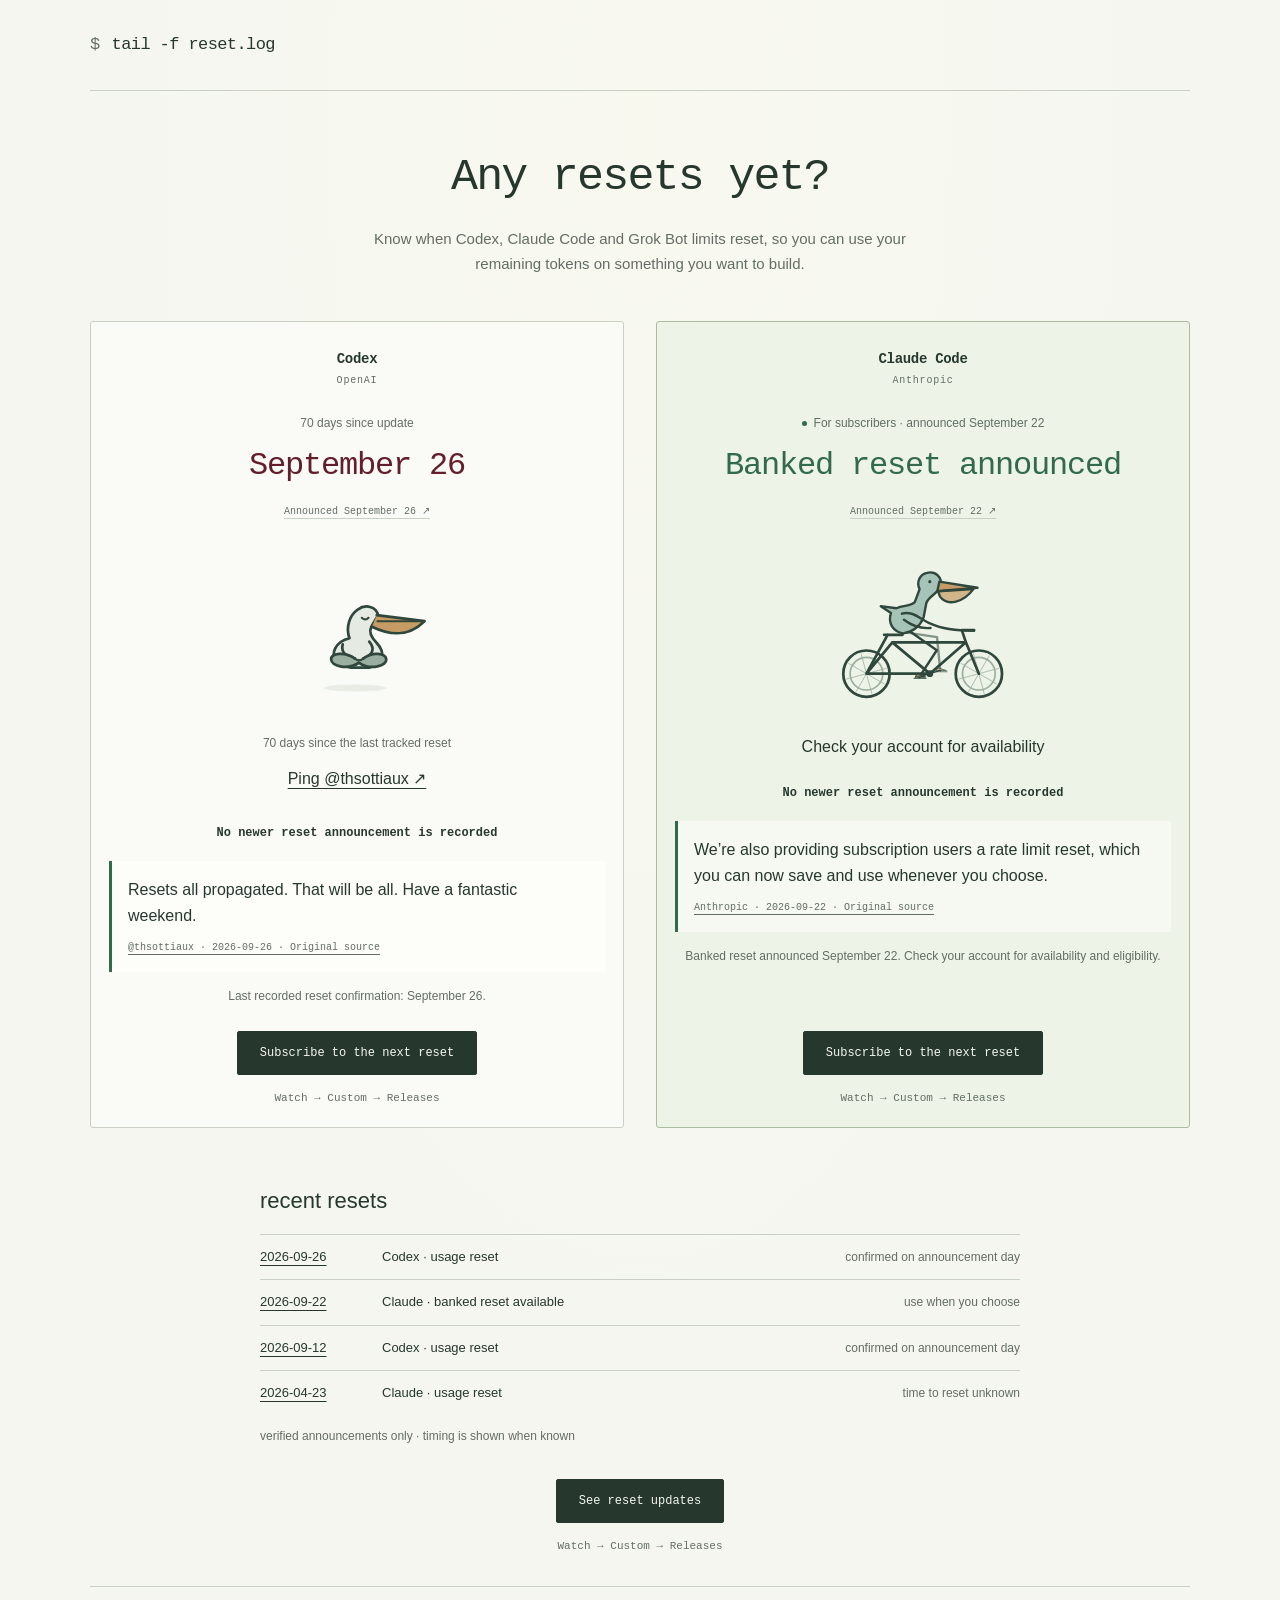
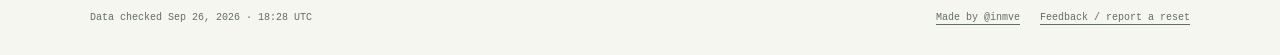
==== commit 4dd221ac: "Unify two reset feeds with sourced event history" ====
--- a/public/index.html
+++ b/public/index.html
@@ -10,8 +10,8 @@
   <title>Any resets yet? (2026-09-26)</title>
   <link rel="canonical" href="https://inmve.github.io/next-reset/"><meta property="og:url" content="https://inmve.github.io/next-reset/">
   <link rel="icon" href="favicon.svg" type="image/svg+xml">
-  <link rel="stylesheet" href="style.css?v=3abd4e6b2c49">
-  <script src="site.js?v=8ba47e95c270" defer></script>
+  <link rel="stylesheet" href="style.css?v=94f7b1e60e0d">
+  <script src="site.js?v=b3b24126e83a" defer></script>
 </head>
 <body>
 <div id="reset-zen" lang="en">
@@ -19,38 +19,37 @@
   <a class="skip-link" href="#updates">Skip to reset updates</a>
   <div class="backdrop" aria-hidden="true"><div class="stars"></div><div class="sun"></div><div class="ridge"></div><div class="ridge near"></div><div class="water"></div></div>
   <header class="product-header">
-    <a class="brand" href="./" aria-label="Next Reset: home"><span class="shell-prompt" aria-hidden="true">$</span><code>cd token-usage/limits; reset</code></a>
+    <button class="brand" type="button" aria-label="Change headline" title="Change headline" disabled><span class="shell-prompt" aria-hidden="true">$</span><code>cd token-usage/limits; reset</code></button>
   </header>
   <main id="updates" class="home">
     <div class="intro">
       <h1>Any resets yet?</h1>
       <p class="intro-sub">Know when Codex, Claude Code and Grok Bot limits reset, so you can use your remaining tokens on something you want to build.</p>
     </div>
-    <div id="providers" class="providers"><article class="provider announced" data-provider="codex" style="--wait:rgb(196,76,77)">
+    <div id="providers" class="providers"><article class="provider waiting" data-provider="codex" style="--wait:rgb(196,76,77)">
 <div class="provider-details"><h2 class="provider-name">Codex<span>OpenAI</span></h2>
-<p class="scope">Expected · time not specified</p><p class="when">Date not announced</p>
-<a class="source" href="https://x.com/thsottiaux/status/2103637477760311522" target="_blank" rel="noopener noreferrer">Announced Sep 26, 00:07 UTC ↗</a></div>
-<div class="bird-stage"><div class="bird"><svg xmlns="http://www.w3.org/2000/svg" viewBox="0 0 320 240" role="img" aria-labelledby="c04-codex-title c04-codex-desc" data-animated="cycling">
-  <title id="c04-codex-title">Pelican riding a bicycle</title>
-  <desc id="c04-codex-desc">A pelican pedals at an unhurried pace while a reset is announced. There is no rush.</desc>
-  <g stroke="var(--bird-ink)" stroke-width="2.4" stroke-linecap="round" stroke-linejoin="round">
-    <circle cx="77" cy="55" r="13" fill="var(--bird-gold)" stroke="none" opacity=".65" />
-    <path d="M35 105 65 81 92 104 106 95 121 106" fill="none" stroke="var(--bird-sage)" stroke-width="2" />
-    <path d="M61 204c7-8 28-11 45-10 27-8 60-7 86-2 21-2 46 2 58 11-38 10-148 13-189 1Z" fill="var(--bird-sage)" fill-opacity=".35" stroke="none" />
-    <path d="M49 213c15 3 29 4 44 3m16 9c37 3 76 2 105-2m19-10c16-1 29-3 38-6" fill="none" stroke="var(--bird-sage)" stroke-width="2" />
-    <g fill="none">
-      <circle cx="100" cy="168" r="31" />
-      <circle cx="222" cy="168" r="31" />
-      <g transform="translate(100 168)" data-riding-part="wheel"><g stroke="var(--bird-sage)" stroke-width="1.3" opacity=".8" fill="none"><path d="M0 0L27.00 0.00 M0 0L19.09 19.09 M0 0L0.00 27.00 M0 0L-19.09 19.09 M0 0L-27.00 0.00 M0 0L-19.09 -19.09 M0 0L-0.00 -27.00 M0 0L19.09 -19.09" /><animateTransform attributeName="transform" type="rotate" from="0" to="360" dur="2.8s" repeatCount="indefinite" begin="indefinite" /></g></g><g transform="translate(222 168)" data-riding-part="wheel"><g stroke="var(--bird-sage)" stroke-width="1.3" opacity=".8" fill="none"><path d="M0 0L27.00 0.00 M0 0L19.09 19.09 M0 0L0.00 27.00 M0 0L-19.09 19.09 M0 0L-27.00 0.00 M0 0L-19.09 -19.09 M0 0L-0.00 -27.00 M0 0L19.09 -19.09" /><animateTransform attributeName="transform" type="rotate" from="0" to="360" dur="2.8s" repeatCount="indefinite" begin="indefinite" /></g></g><path d="m100 168 32-47 30 47H100m32-47h58l-28 47m28-47 32 47" />
-      <path d="m132 121-4-13m-11 0h24m49 13-7-19h16c10 0 10 13 2 13" />
-      <circle cx="162" cy="168" r="7" />
-      <circle cx="100" cy="168" r="2.5" fill="var(--bird-ink)" stroke="none" />
-      <circle cx="222" cy="168" r="2.5" fill="var(--bird-ink)" stroke="none" />
-    </g>
-    </g>
-<g fill="none" stroke="var(--bird-ink)" stroke-width="2.7" stroke-linecap="round" stroke-linejoin="round" data-riding-part="pedaling-legs"><path d="M150.72 158.11L162 168L173.28 177.89" stroke-width="2"><animate attributeName="d" values="M150.72 158.11L162 168L173.28 177.89;M152.11 156.72L162 168L171.89 179.28;M153.67 155.53L162 168L170.33 180.47;M155.37 154.55L162 168L168.63 181.45;M157.18 153.80L162 168L166.82 182.20;M159.07 153.29L162 168L164.93 182.71;M161.02 153.03L162 168L162.98 182.97;M162.98 153.03L162 168L161.02 182.97;M164.93 153.29L162 168L159.07 182.71;M166.82 153.80L162 168L157.18 182.20;M168.64 154.55L162 168L155.36 181.45;M170.33 155.53L162 168L153.67 180.47;M171.89 156.72L162 168L152.11 179.28;M173.28 158.11L162 168L150.72 177.89;M174.47 159.67L162 168L149.53 176.33;M175.45 161.37L162 168L148.55 174.63;M176.20 163.18L162 168L147.80 172.82;M176.71 165.07L162 168L147.29 170.93;M176.97 167.02L162 168L147.03 168.98;M176.97 168.98L162 168L147.03 167.02;M176.71 170.93L162 168L147.29 165.07;M176.20 172.82L162 168L147.80 163.18;M175.45 174.64L162 168L148.55 161.36;M174.47 176.33L162 168L149.53 159.67;M173.28 177.89L162 168L150.72 158.11;M171.89 179.28L162 168L152.11 156.72;M170.33 180.47L162 168L153.67 155.53;M168.63 181.45L162 168L155.37 154.55;M166.82 182.20L162 168L157.18 153.80;M164.93 182.71L162 168L159.07 153.29;M162.98 182.97L162 168L161.02 153.03;M161.02 182.97L162 168L162.98 153.03;M159.07 182.71L162 168L164.93 153.29;M157.18 182.20L162 168L166.82 153.80;M155.36 181.45L162 168L168.64 154.55;M153.67 180.47L162 168L170.33 155.53;M152.11 179.28L162 168L171.89 156.72;M150.72 177.89L162 168L173.28 158.11;M149.53 176.33L162 168L174.47 159.67;M148.55 174.63L162 168L175.45 161.37;M147.80 172.82L162 168L176.20 163.18;M147.29 170.93L162 168L176.71 165.07;M147.03 168.98L162 168L176.97 167.02;M147.03 167.02L162 168L176.97 168.98;M147.29 165.07L162 168L176.71 170.93;M147.80 163.18L162 168L176.20 172.82;M148.55 161.36L162 168L175.45 174.64;M149.53 159.67L162 168L174.47 176.33;M150.72 158.11L162 168L173.28 177.89" dur="3.8s" repeatCount="indefinite" begin="indefinite" calcMode="linear" /></path><path d="M127.20 103.60L174.60 115.47L150.72 158.11" opacity=".55"><animate attributeName="d" values="M127.20 103.60L174.60 115.47L150.72 158.11;M127.20 103.62L175.04 113.57L152.11 156.72;M127.20 103.69L175.40 111.76L153.67 155.53;M127.20 103.79L175.66 110.09L155.37 154.55;M127.20 103.93L175.84 108.63L157.18 153.80;M127.20 104.08L175.95 107.43L159.07 153.29;M127.20 104.25L176.01 106.52L161.02 153.03;M127.20 104.42L176.04 105.94L162.98 153.03;M127.20 104.58L176.05 105.71L164.93 153.29;M127.20 104.71L176.05 105.81L166.82 153.80;M127.20 104.81L176.05 106.25L168.64 154.55;M127.20 104.88L176.02 106.99L170.33 155.53;M127.20 104.90L175.97 108.03L171.89 156.72;M127.20 104.88L175.86 109.31L173.28 158.11;M127.20 104.81L175.70 110.82L174.47 159.67;M127.20 104.71L175.44 112.50L175.45 161.37;M127.20 104.58L175.08 114.33L176.20 163.18;M127.20 104.42L174.61 116.25L176.71 165.07;M127.20 104.25L174.02 118.24L176.97 167.02;M127.20 104.08L173.31 120.25L176.97 168.98;M127.20 103.93L172.50 122.24L176.71 170.93;M127.20 103.79L171.61 124.17L176.20 172.82;M127.20 103.69L170.67 126.00L175.45 174.64;M127.20 103.62L169.72 127.70L174.47 176.33;M127.20 103.60L168.81 129.23L173.28 177.89;M127.20 103.62L167.97 130.57L171.89 179.28;M127.20 103.69L167.24 131.70L170.33 180.47;M127.20 103.79L166.65 132.63L168.63 181.45;M127.20 103.93L166.22 133.34L166.82 182.20;M127.20 104.08L165.95 133.86L164.93 182.71;M127.20 104.25L165.82 134.18L162.98 182.97;M127.20 104.42L165.84 134.34L161.02 182.97;M127.20 104.58L165.96 134.33L159.07 182.71;M127.20 104.71L166.18 134.17L157.18 182.20;M127.20 104.81L166.49 133.87L155.36 181.45;M127.20 104.88L166.86 133.42L153.67 180.47;M127.20 104.90L167.30 132.83L152.11 179.28;M127.20 104.88L167.78 132.10L150.72 177.89;M127.20 104.81L168.32 131.22L149.53 176.33;M127.20 104.71L168.89 130.20L148.55 174.63;M127.20 104.58L169.50 129.04L147.80 172.82;M127.20 104.42L170.15 127.73L147.29 170.93;M127.20 104.25L170.81 126.29L147.03 168.98;M127.20 104.08L171.50 124.72L147.03 167.02;M127.20 103.93L172.18 123.02L147.29 165.07;M127.20 103.79L172.85 121.22L147.80 163.18;M127.20 103.69L173.49 119.34L148.55 161.36;M127.20 103.62L174.08 117.41L149.53 159.67;M127.20 103.60L174.60 115.47L150.72 158.11" dur="3.8s" repeatCount="indefinite" begin="indefinite" calcMode="linear" /></path><path d="M142.72 160.11H160.72M146.72 154.11L159.72 158.1092299204279L144.72 158.1092299204279Z" fill="var(--bird-gold)" stroke-width="1.5" opacity=".7"><animate attributeName="d" values="M142.72 160.11H160.72M146.72 154.11L159.72 158.1092299204279L144.72 158.1092299204279Z;M144.11 158.72H162.11M148.11 152.72L161.11 156.7218917428687L146.11 156.7218917428687Z;M145.67 157.53H163.67M149.67 151.53L162.67 155.52752512447137L147.67 155.52752512447137Z;M147.37 156.55H165.37M151.37 150.55L164.37 154.54656600921766L149.37 154.54656600921766Z;M149.18 155.80H167.18M153.18 149.80L166.18 153.79579887954282L151.18 153.79579887954282Z;M151.07 155.29H169.07M155.07 149.29L168.07 153.28806956918754L153.07 153.28806956918754Z;M153.02 155.03H171.02M157.02 149.03L170.02 153.0320654674212L155.02 153.0320654674212Z;M154.98 155.03H172.98M158.98 149.03L171.98 153.03216687540274L156.98 153.03216687540274Z;M156.93 155.29H174.93M160.93 149.29L173.93 153.2883720580135L158.93 153.2883720580135Z;M158.82 155.80H176.82M162.82 149.80L175.82 153.79629727354546L160.82 153.79629727354546Z;M160.64 156.55H178.64M164.64 150.55L177.64 154.54725178073744L162.64 154.54725178073744Z;M162.33 157.53H180.33M166.33 151.53L179.33 155.52838653976747L164.33 155.52838653976747Z;M163.89 158.72H181.89M167.89 152.72L180.89 156.72291406288656L165.89 156.72291406288656Z;M165.28 160.11H183.28M169.28 154.11L182.28 158.1103956529886L167.28 158.1103956529886Z;M166.47 161.67H184.47M170.47 155.67L183.47 159.66709111538432L168.47 159.66709111538432Z;M167.45 163.37H185.45M171.45 157.37L184.45 161.36636495911463L169.45 161.36636495911463Z;M168.20 165.18H186.20M172.20 159.18L185.20 163.1791421375856L170.20 163.1791421375856Z;M168.71 167.07H186.71M172.71 161.07L185.71 165.07440553067676L170.71 165.07440553067676Z;M168.97 169.02H186.97M172.97 163.02L185.97 167.01972665626607L170.97 167.01972665626607Z;M168.97 170.98H186.97M172.97 164.98L185.97 168.9818205305498L170.97 168.9818205305498Z;M168.71 172.93H186.71M172.71 166.93L185.71 170.92711518334377L170.71 170.92711518334377Z;M168.20 174.82H186.20M172.20 168.82L185.20 172.82232608380104L170.20 172.82232608380104Z;M167.45 176.64H185.45M171.45 170.64L184.45 174.63502564796312L169.45 174.63502564796312Z;M166.47 178.33H184.47M170.47 172.33L183.47 176.33419808371187L168.47 176.33419808371187Z;M165.28 179.89H183.28M169.28 173.89L182.28 177.8907700795721L167.28 177.8907700795721Z;M163.89 181.28H181.89M167.89 175.28L180.89 179.2781082571313L165.89 179.2781082571313Z;M162.33 182.47H180.33M166.33 176.47L179.33 180.47247487552863L164.33 180.47247487552863Z;M160.63 183.45H178.63M164.63 177.45L177.63 181.45343399078234L162.63 181.45343399078234Z;M158.82 184.20H176.82M162.82 178.20L175.82 182.20420112045718L160.82 182.20420112045718Z;M156.93 184.71H174.93M160.93 178.71L173.93 182.71193043081246L158.93 182.71193043081246Z;M154.98 184.97H172.98M158.98 178.97L171.98 182.9679345325788L156.98 182.9679345325788Z;M153.02 184.97H171.02M157.02 178.97L170.02 182.96783312459726L155.02 182.96783312459726Z;M151.07 184.71H169.07M155.07 178.71L168.07 182.7116279419865L153.07 182.7116279419865Z;M149.18 184.20H167.18M153.18 178.20L166.18 182.20370272645454L151.18 182.20370272645454Z;M147.36 183.45H165.36M151.36 177.45L164.36 181.45274821926256L149.36 181.45274821926256Z;M145.67 182.47H163.67M149.67 176.47L162.67 180.47161346023253L147.67 180.47161346023253Z;M144.11 181.28H162.11M148.11 175.28L161.11 179.2770859371134L146.11 179.2770859371134Z;M142.72 179.89H160.72M146.72 173.89L159.72 177.8896043470114L144.72 177.8896043470114Z;M141.53 178.33H159.53M145.53 172.33L158.53 176.3329088846157L143.53 176.3329088846157Z;M140.55 176.63H158.55M144.55 170.63L157.55 174.6336350408854L142.55 174.6336350408854Z;M139.80 174.82H157.80M143.80 168.82L156.80 172.8208578624144L141.80 172.8208578624144Z;M139.29 172.93H157.29M143.29 166.93L156.29 170.92559446932324L141.29 170.92559446932324Z;M139.03 170.98H157.03M143.03 164.98L156.03 168.98027334373393L141.03 168.98027334373393Z;M139.03 169.02H157.03M143.03 163.02L156.03 167.01817946945022L141.03 167.01817946945022Z;M139.29 167.07H157.29M143.29 161.07L156.29 165.07288481665626L141.29 165.07288481665626Z;M139.80 165.18H157.80M143.80 159.18L156.80 163.17767391619896L141.80 163.17767391619896Z;M140.55 163.36H158.55M144.55 157.36L157.55 161.36497435203688L142.55 161.36497435203688Z;M141.53 161.67H159.53M145.53 155.67L158.53 159.66580191628813L143.53 159.66580191628813Z;M142.72 160.11H160.72M146.72 154.11L159.72 158.1092299204279L144.72 158.1092299204279Z" dur="3.8s" repeatCount="indefinite" begin="indefinite" calcMode="linear" /></path><path d="M137.20 103.60L174.75 131.27L173.28 177.89"><animate attributeName="d" values="M137.20 103.60L174.75 131.27L173.28 177.89;M137.20 103.62L173.70 132.67L171.89 179.28;M137.20 103.69L172.75 133.89L170.33 180.47;M137.20 103.79L171.93 134.92L168.63 181.45;M137.20 103.93L171.28 135.77L166.82 182.20;M137.20 104.08L170.80 136.44L164.93 182.71;M137.20 104.25L170.48 136.93L162.98 182.97;M137.20 104.42L170.32 137.26L161.02 182.97;M137.20 104.58L170.30 137.44L159.07 182.71;M137.20 104.71L170.40 137.47L157.18 182.20;M137.20 104.81L170.61 137.37L155.36 181.45;M137.20 104.88L170.90 137.13L153.67 180.47;M137.20 104.90L171.28 136.75L152.11 179.28;M137.20 104.88L171.73 136.24L150.72 177.89;M137.20 104.81L172.25 135.59L149.53 176.33;M137.20 104.71L172.83 134.81L148.55 174.63;M137.20 104.58L173.49 133.89L147.80 172.82;M137.20 104.42L174.20 132.83L147.29 170.93;M137.20 104.25L174.97 131.63L147.03 168.98;M137.20 104.08L175.79 130.29L147.03 167.02;M137.20 103.93L176.64 128.82L147.29 165.07;M137.20 103.79L177.53 127.23L147.80 163.18;M137.20 103.69L178.41 125.53L148.55 161.36;M137.20 103.62L179.28 123.74L149.53 159.67;M137.20 103.60L180.11 121.89L150.72 158.11;M137.20 103.62L180.88 120.00L152.11 156.72;M137.20 103.69L181.55 118.13L153.67 155.53;M137.20 103.79L182.13 116.34L155.37 154.55;M137.20 103.93L182.59 114.68L157.18 153.80;M137.20 104.08L182.94 113.21L159.07 153.29;M137.20 104.25L183.20 112.00L161.02 153.03;M137.20 104.42L183.37 111.08L162.98 153.03;M137.20 104.58L183.47 110.49L164.93 153.29;M137.20 104.71L183.52 110.24L166.82 153.80;M137.20 104.81L183.52 110.34L168.64 154.55;M137.20 104.88L183.47 110.77L170.33 155.53;M137.20 104.90L183.37 111.51L171.89 156.72;M137.20 104.88L183.21 112.54L173.28 158.11;M137.20 104.81L182.97 113.80L174.47 159.67;M137.20 104.71L182.63 115.28L175.45 161.37;M137.20 104.58L182.18 116.92L176.20 163.18;M137.20 104.42L181.61 118.69L176.71 165.07;M137.20 104.25L180.91 120.54L176.97 167.02;M137.20 104.08L180.08 122.44L176.97 168.98;M137.20 103.93L179.14 124.34L176.71 170.93;M137.20 103.79L178.10 126.22L176.20 172.82;M137.20 103.69L177.00 128.02L175.45 174.64;M137.20 103.62L175.87 129.71L174.47 176.33;M137.20 103.60L174.75 131.27L173.28 177.89" dur="3.8s" repeatCount="indefinite" begin="indefinite" calcMode="linear" /></path><path d="M165.28 179.89H183.28M169.28 173.89L182.28 177.8907700795721L167.28 177.8907700795721Z" fill="var(--bird-gold)" stroke-width="1.5"><animate attributeName="d" values="M165.28 179.89H183.28M169.28 173.89L182.28 177.8907700795721L167.28 177.8907700795721Z;M163.89 181.28H181.89M167.89 175.28L180.89 179.2781082571313L165.89 179.2781082571313Z;M162.33 182.47H180.33M166.33 176.47L179.33 180.47247487552863L164.33 180.47247487552863Z;M160.63 183.45H178.63M164.63 177.45L177.63 181.45343399078234L162.63 181.45343399078234Z;M158.82 184.20H176.82M162.82 178.20L175.82 182.20420112045718L160.82 182.20420112045718Z;M156.93 184.71H174.93M160.93 178.71L173.93 182.71193043081246L158.93 182.71193043081246Z;M154.98 184.97H172.98M158.98 178.97L171.98 182.9679345325788L156.98 182.9679345325788Z;M153.02 184.97H171.02M157.02 178.97L170.02 182.96783312459726L155.02 182.96783312459726Z;M151.07 184.71H169.07M155.07 178.71L168.07 182.7116279419865L153.07 182.7116279419865Z;M149.18 184.20H167.18M153.18 178.20L166.18 182.20370272645454L151.18 182.20370272645454Z;M147.36 183.45H165.36M151.36 177.45L164.36 181.45274821926256L149.36 181.45274821926256Z;M145.67 182.47H163.67M149.67 176.47L162.67 180.47161346023253L147.67 180.47161346023253Z;M144.11 181.28H162.11M148.11 175.28L161.11 179.27708593711344L146.11 179.27708593711344Z;M142.72 179.89H160.72M146.72 173.89L159.72 177.8896043470114L144.72 177.8896043470114Z;M141.53 178.33H159.53M145.53 172.33L158.53 176.33290888461568L143.53 176.33290888461568Z;M140.55 176.63H158.55M144.55 170.63L157.55 174.63363504088537L142.55 174.63363504088537Z;M139.80 174.82H157.80M143.80 168.82L156.80 172.8208578624144L141.80 172.8208578624144Z;M139.29 172.93H157.29M143.29 166.93L156.29 170.92559446932324L141.29 170.92559446932324Z;M139.03 170.98H157.03M143.03 164.98L156.03 168.98027334373393L141.03 168.98027334373393Z;M139.03 169.02H157.03M143.03 163.02L156.03 167.0181794694502L141.03 167.0181794694502Z;M139.29 167.07H157.29M143.29 161.07L156.29 165.07288481665623L141.29 165.07288481665623Z;M139.80 165.18H157.80M143.80 159.18L156.80 163.17767391619896L141.80 163.17767391619896Z;M140.55 163.36H158.55M144.55 157.36L157.55 161.36497435203688L142.55 161.36497435203688Z;M141.53 161.67H159.53M145.53 155.67L158.53 159.66580191628813L143.53 159.66580191628813Z;M142.72 160.11H160.72M146.72 154.11L159.72 158.1092299204279L144.72 158.1092299204279Z;M144.11 158.72H162.11M148.11 152.72L161.11 156.7218917428687L146.11 156.7218917428687Z;M145.67 157.53H163.67M149.67 151.53L162.67 155.52752512447137L147.67 155.52752512447137Z;M147.37 156.55H165.37M151.37 150.55L164.37 154.54656600921766L149.37 154.54656600921766Z;M149.18 155.80H167.18M153.18 149.80L166.18 153.79579887954282L151.18 153.79579887954282Z;M151.07 155.29H169.07M155.07 149.29L168.07 153.28806956918754L153.07 153.28806956918754Z;M153.02 155.03H171.02M157.02 149.03L170.02 153.0320654674212L155.02 153.0320654674212Z;M154.98 155.03H172.98M158.98 149.03L171.98 153.03216687540274L156.98 153.03216687540274Z;M156.93 155.29H174.93M160.93 149.29L173.93 153.2883720580135L158.93 153.2883720580135Z;M158.82 155.80H176.82M162.82 149.80L175.82 153.79629727354546L160.82 153.79629727354546Z;M160.64 156.55H178.64M164.64 150.55L177.64 154.54725178073744L162.64 154.54725178073744Z;M162.33 157.53H180.33M166.33 151.53L179.33 155.52838653976747L164.33 155.52838653976747Z;M163.89 158.72H181.89M167.89 152.72L180.89 156.72291406288656L165.89 156.72291406288656Z;M165.28 160.11H183.28M169.28 154.11L182.28 158.1103956529886L167.28 158.1103956529886Z;M166.47 161.67H184.47M170.47 155.67L183.47 159.6670911153843L168.47 159.6670911153843Z;M167.45 163.37H185.45M171.45 157.37L184.45 161.36636495911463L169.45 161.36636495911463Z;M168.20 165.18H186.20M172.20 159.18L185.20 163.1791421375856L170.20 163.1791421375856Z;M168.71 167.07H186.71M172.71 161.07L185.71 165.07440553067676L170.71 165.07440553067676Z;M168.97 169.02H186.97M172.97 163.02L185.97 167.01972665626607L170.97 167.01972665626607Z;M168.97 170.98H186.97M172.97 164.98L185.97 168.9818205305498L170.97 168.9818205305498Z;M168.71 172.93H186.71M172.71 166.93L185.71 170.92711518334374L170.71 170.92711518334374Z;M168.20 174.82H186.20M172.20 168.82L185.20 172.82232608380102L170.20 172.82232608380102Z;M167.45 176.64H185.45M171.45 170.64L184.45 174.63502564796312L169.45 174.63502564796312Z;M166.47 178.33H184.47M170.47 172.33L183.47 176.33419808371187L168.47 176.33419808371187Z;M165.28 179.89H183.28M169.28 173.89L182.28 177.8907700795721L167.28 177.8907700795721Z" dur="3.8s" repeatCount="indefinite" begin="indefinite" calcMode="linear" /></path></g><g data-riding-part="rider-motion"><animateTransform attributeName="transform" type="translate" values="0 0.000;0 0.022;0 0.087;0 0.190;0 0.325;0 0.482;0 0.650;0 0.818;0 0.975;0 1.110;0 1.213;0 1.278;0 1.300;0 1.278;0 1.213;0 1.110;0 0.975;0 0.818;0 0.650;0 0.482;0 0.325;0 0.190;0 0.087;0 0.022;0 0.000;0 0.022;0 0.087;0 0.190;0 0.325;0 0.482;0 0.650;0 0.818;0 0.975;0 1.110;0 1.213;0 1.278;0 1.300;0 1.278;0 1.213;0 1.110;0 0.975;0 0.818;0 0.650;0 0.482;0 0.325;0 0.190;0 0.087;0 0.022;0 0.000" dur="3.8s" repeatCount="indefinite" begin="indefinite" /><g transform="translate(25 10) scale(0.8)" stroke="var(--bird-ink)" stroke-width="2.4" stroke-linecap="round" stroke-linejoin="round" data-riding-part="forward-rider"><path d="M126 119C111 116 103 104 108 89L93 79 116 82C126 77 137 80 143 73L150 54C145 44 150 32 161 30C174 27 183 37 181 48C179 60 164 63 160 74L156 95C151 108 143 116 126 119Z" fill="#b7c7b2" /><path d="M179 43 235 52 176 57Z" fill="var(--bird-gold)" /><path d="M177 57 229 54C215 73 191 80 180 65Z" fill="var(--bird-gold)" fill-opacity=".7" /><circle cx="165" cy="43" r="2.3" fill="var(--bird-ink)" stroke="none" /><path d="M124 90C142 85 152 100 167 105Q188 115 217.5 117.5M127 99Q146 113 166 111" fill="none" stroke="var(--bird-ink)" /></g></g></svg>
-</div></div><p class="pelican-note">Enjoy the ride.</p>
-<p class="feed-status">Reset announced — awaiting confirmation</p><figure class="source-quote"><blockquote><p>we’ll reset usage limits for all paid users across codex and ChatGPT work</p></blockquote><figcaption><a href="https://x.com/thsottiaux/status/2103637477760311522" target="_blank" rel="noopener noreferrer">@thsottiaux · 2026-09-26 00:07 UTC · Original source</a></figcaption></figure><p class="announcement-note">The source announces a reset. Completion has not been confirmed; check your account for availability. Date not announced. The announcement covers all paid users across Codex and ChatGPT Work.</p><div class="provider-subscription"><a class="github-action" href="https://github.com/inmve/codex-reset-alerts">Subscribe to the next reset</a><p class="subscription-note">Watch → Custom → Releases</p></div></article>
+<p class="scope">0 days since update</p><p class="when">September 26</p>
+<a class="source" href="https://x.com/thsottiaux/status/2103911959544610829" target="_blank" rel="noopener noreferrer">Announced September 26 ↗</a></div>
+<div class="bird-stage"><div class="bird"><svg xmlns="http://www.w3.org/2000/svg" viewBox="0 0 320 240" role="img" aria-labelledby="m05-codex-title m05-codex-desc" data-pose="seated">
+  <title id="m05-codex-title">Meditating pelican</title>
+  <desc id="m05-codex-desc">A pelican breathes slowly with closed eyes, waiting for a reset announcement.</desc>
+  <style>
+    .m05-codex-breathing { transform-box: fill-box; transform-origin: center bottom; animation: m05-codex-breath 7s ease-in-out infinite; }
+    @keyframes m05-codex-breath { 0%, 100% { transform: scale(1); } 50% { transform: scale(1.015, 1.025); } }
+    @media (prefers-reduced-motion: reduce) { .m05-codex-breathing { animation: none; } }
+  </style>
+  <g stroke="var(--bird-ink)" stroke-width="4" stroke-linecap="round" stroke-linejoin="round" transform="translate(0 43)"><g class="m05-codex-breathing">
+    <path d="M149 88c-6-15 0-34 12-42 12-9 27-4 30 8l-10 17c-4 8-1 15 8 24 14 15 9 31-10 36h-28c-22-4-29-16-23-28 4-8 12-13 21-15Z" fill="var(--bird-sage)" fill-opacity=".22" />
+    <path d="m189 54 70 9c-20 20-44 24-77 8" fill="var(--bird-gold)" />
+    <path d="m190 63 69 0" stroke-width="3" fill="none" />
+    <path d="M167 58q5 5 10 0" stroke-width="3" fill="none" />
+    <path d="M139 97q-4 16 18 21m21-25q13 16-9 25" fill="none" />
+    <path d="M157 118c-15-11-35-8-35 1s22 17 41 5c18 12 41 4 40-5s-20-12-34-1" fill="var(--bird-sage)" />
+    <path d="M157 118q6 5 12 0" stroke-width="3" fill="none" />
+    </g></g>
+<ellipse cx="157" cy="204" rx="46" ry="5" fill="var(--bird-sage)" opacity=".2" /></svg>
+</div></div><p class="pelican-note waiting-note">Make your tokens count.</p><div class="ping-request" hidden><p class="ping-days"></p><a class="ping-link" target="_blank" rel="noopener noreferrer">Ping @thsottiaux ↗</a></div>
+<p class="feed-status">No newer reset announcement is recorded</p><figure class="source-quote"><blockquote><p>Resets all propagated. That will be all. Have a fantastic weekend.</p></blockquote><figcaption><a href="https://x.com/thsottiaux/status/2103911959544610829" target="_blank" rel="noopener noreferrer">@thsottiaux · 2026-09-26 · Original source</a></figcaption></figure><p class="announcement-note">Last recorded reset confirmation: September 26.</p><div class="provider-subscription"><a class="github-action" href="https://github.com/inmve/codex-reset-alerts">Subscribe to the next reset</a><p class="subscription-note">Watch → Custom → Releases</p></div></article>
 <article class="provider announced" data-provider="claude" style="--wait:rgb(183,70,72)">
 <div class="provider-details"><h2 class="provider-name">Claude Code<span>Anthropic</span></h2>
 <p class="scope">For subscribers · announced September 22</p><p class="when">Banked reset announced</p>
@@ -69,42 +68,19 @@
     </g>
 <g fill="none" stroke="var(--bird-ink)" stroke-width="3.5" stroke-linecap="round" stroke-linejoin="round" data-riding-part="pedaling-legs"><path d="M157.97 172.45L170 183L182.03 193.55" stroke-width="2"><animate attributeName="d" values="M157.97 172.45L170 183L182.03 193.55;M159.45 170.97L170 183L180.55 195.03;M161.11 169.70L170 183L178.89 196.30;M162.92 168.65L170 183L177.08 197.35;M164.86 167.85L170 183L175.14 198.15;M166.88 167.31L170 183L173.12 198.69;M168.95 167.03L170 183L171.05 198.97;M171.05 167.03L170 183L168.95 198.97;M173.12 167.31L170 183L166.88 198.69;M175.14 167.85L170 183L164.86 198.15;M177.08 168.65L170 183L162.92 197.35;M178.89 169.70L170 183L161.11 196.30;M180.55 170.97L170 183L159.45 195.03;M182.03 172.45L170 183L157.97 193.55;M183.30 174.11L170 183L156.70 191.89;M184.35 175.92L170 183L155.65 190.08;M185.15 177.86L170 183L154.85 188.14;M185.69 179.88L170 183L154.31 186.12;M185.97 181.95L170 183L154.03 184.05;M185.97 184.05L170 183L154.03 181.95;M185.69 186.12L170 183L154.31 179.88;M185.15 188.14L170 183L154.85 177.86;M184.35 190.08L170 183L155.65 175.92;M183.30 191.89L170 183L156.70 174.11;M182.03 193.55L170 183L157.97 172.45;M180.55 195.03L170 183L159.45 170.97;M178.89 196.30L170 183L161.11 169.70;M177.08 197.35L170 183L162.92 168.65;M175.14 198.15L170 183L164.86 167.85;M173.12 198.69L170 183L166.88 167.31;M171.05 198.97L170 183L168.95 167.03;M168.95 198.97L170 183L171.05 167.03;M166.88 198.69L170 183L173.12 167.31;M164.86 198.15L170 183L175.14 167.85;M162.92 197.35L170 183L177.08 168.65;M161.11 196.30L170 183L178.89 169.70;M159.45 195.03L170 183L180.55 170.97;M157.97 193.55L170 183L182.03 172.45;M156.70 191.89L170 183L183.30 174.11;M155.65 190.08L170 183L184.35 175.92;M154.85 188.14L170 183L185.15 177.86;M154.31 186.12L170 183L185.69 179.88;M154.03 184.05L170 183L185.97 181.95;M154.03 181.95L170 183L185.97 184.05;M154.31 179.88L170 183L185.69 186.12;M154.85 177.86L170 183L185.15 188.14;M155.65 175.92L170 183L184.35 190.08;M156.70 174.11L170 183L183.30 191.89;M157.97 172.45L170 183L182.03 193.55" dur="3.8s" repeatCount="indefinite" begin="indefinite" calcMode="linear" /></path><path d="M132.00 121.00L180.52 128.79L157.97 172.45" opacity=".55"><animate attributeName="d" values="M132.00 121.00L180.52 128.79L157.97 172.45;M132.00 121.02L180.81 126.71L159.45 170.97;M132.00 121.09L181.00 124.76L161.11 169.70;M132.00 121.19L181.11 123.00L162.92 168.65;M132.00 121.33L181.14 121.48L164.86 167.85;M132.00 121.48L181.13 120.28L166.88 167.31;M132.00 121.65L181.09 119.42L168.95 167.03;M132.00 121.82L181.06 118.92L171.05 167.03;M132.00 121.97L181.04 118.81L173.12 167.31;M132.00 122.11L181.05 119.06L175.14 167.85;M132.00 122.21L181.08 119.67L177.08 168.65;M132.00 122.28L181.11 120.61L178.89 169.70;M132.00 122.30L181.14 121.83L180.55 170.97;M132.00 122.28L181.13 123.32L182.03 172.45;M132.00 122.21L181.06 125.02L183.30 174.11;M132.00 122.11L180.91 126.90L184.35 175.92;M132.00 121.97L180.65 128.92L185.15 177.86;M132.00 121.82L180.27 131.04L185.69 179.88;M132.00 121.65L179.76 133.21L185.97 181.95;M132.00 121.48L179.13 135.38L185.97 184.05;M132.00 121.33L178.39 137.53L185.69 186.12;M132.00 121.19L177.57 139.59L185.15 188.14;M132.00 121.09L176.68 141.54L184.35 190.08;M132.00 121.02L175.79 143.33L183.30 191.89;M132.00 121.00L174.92 144.93L182.03 193.55;M132.00 121.02L174.14 146.31L180.55 195.03;M132.00 121.09L173.46 147.46L178.89 196.30;M132.00 121.19L172.93 148.38L177.08 197.35;M132.00 121.33L172.55 149.08L175.14 198.15;M132.00 121.48L172.33 149.56L173.12 198.69;M132.00 121.65L172.25 149.84L171.05 198.97;M132.00 121.82L172.30 149.94L168.95 198.97;M132.00 121.97L172.46 149.87L166.88 198.69;M132.00 122.11L172.70 149.64L164.86 198.15;M132.00 122.21L173.03 149.26L162.92 197.35;M132.00 122.28L173.42 148.73L161.11 196.30;M132.00 122.30L173.86 148.05L159.45 195.03;M132.00 122.28L174.34 147.22L157.97 193.55;M132.00 122.21L174.87 146.23L156.70 191.89;M132.00 122.11L175.43 145.09L155.65 190.08;M132.00 121.97L176.03 143.80L154.85 188.14;M132.00 121.82L176.65 142.35L154.31 186.12;M132.00 121.65L177.28 140.75L154.03 184.05;M132.00 121.48L177.91 139.00L154.03 181.95;M132.00 121.33L178.53 137.12L154.31 179.88;M132.00 121.19L179.12 135.13L154.85 177.86;M132.00 121.09L179.66 133.05L155.65 175.92;M132.00 121.02L180.13 130.92L156.70 174.11;M132.00 121.00L180.52 128.79L157.97 172.45" dur="3.8s" repeatCount="indefinite" begin="indefinite" calcMode="linear" /></path><path d="M149.97 174.45H167.97M153.97 168.45L166.97 172.44984524845643L151.97 172.44984524845643Z" fill="var(--bird-gold)" stroke-width="1.5" opacity=".7"><animate attributeName="d" values="M149.97 174.45H167.97M153.97 168.45L166.97 172.44984524845643L151.97 172.44984524845643Z;M151.45 172.97H169.45M155.45 166.97L168.45 170.97001785905996L153.45 170.97001785905996Z;M153.11 171.70H171.11M157.11 165.70L170.11 169.6960267994361L155.11 169.6960267994361Z;M154.92 170.65H172.92M158.92 164.65L171.92 168.64967040983217L156.92 168.64967040983217Z;M156.86 169.85H174.86M160.86 163.85L173.86 167.848852138179L158.86 167.848852138179Z;M158.88 169.31H176.88M162.88 163.31L175.88 167.3072742071334L160.88 167.3072742071334Z;M160.95 169.03H178.95M164.95 163.03L177.95 167.0342031652493L162.95 167.0342031652493Z;M163.05 169.03H181.05M167.05 163.03L180.05 167.03431133376293L165.05 167.03431133376293Z;M165.12 169.31H183.12M169.12 163.31L182.12 167.30759686188105L167.12 167.30759686188105Z;M167.14 169.85H185.14M171.14 163.85L184.14 167.84938375844848L169.14 167.84938375844848Z;M169.08 170.65H187.08M173.08 164.65L186.08 168.65040189945327L171.08 168.65040189945327Z;M170.89 171.70H188.89M174.89 165.70L187.89 169.69694564241863L172.89 169.69694564241863Z;M172.55 172.97H190.55M176.55 166.97L189.55 170.9711083337457L174.55 170.9711083337457Z;M174.03 174.45H192.03M178.03 168.45L191.03 172.45108869652117L176.03 172.45108869652117Z;M175.30 176.11H193.30M179.30 170.11L192.30 174.11156385640993L177.30 174.11156385640993Z;M176.35 177.92H194.35M180.35 171.92L193.35 175.9241226230556L178.35 175.9241226230556Z;M177.15 179.86H195.15M181.15 173.86L194.15 177.85775161342463L179.15 177.85775161342463Z;M177.69 181.88H195.69M181.69 175.88L194.69 179.87936589938855L179.69 179.87936589938855Z;M177.97 183.95H195.97M181.97 177.95L194.97 181.95437510001716L179.97 181.95437510001716Z;M177.97 186.05H195.97M181.97 180.05L194.97 184.04727523258646L179.97 184.04727523258646Z;M177.69 188.12H195.69M181.69 182.12L194.69 186.12225619556668L179.69 186.12225619556668Z;M177.15 190.14H195.15M181.15 184.14L194.15 188.14381448938778L179.15 188.14381448938778Z;M176.35 192.08H194.35M180.35 186.08L193.35 190.07736069116064L178.35 190.07736069116064Z;M175.30 193.89H193.30M179.30 187.89L192.30 191.88981128929268L177.30 191.88981128929268Z;M174.03 195.55H192.03M178.03 189.55L191.03 193.55015475154357L176.03 193.55015475154357Z;M172.55 197.03H190.55M176.55 191.03L189.55 195.02998214094006L174.55 195.02998214094006Z;M170.89 198.30H188.89M174.89 192.30L187.89 196.30397320056386L172.89 196.30397320056386Z;M169.08 199.35H187.08M173.08 193.35L186.08 197.35032959016783L171.08 197.35032959016783Z;M167.14 200.15H185.14M171.14 194.15L184.14 198.151147861821L169.14 198.151147861821Z;M165.12 200.69H183.12M169.12 194.69L182.12 198.6927257928666L167.12 198.6927257928666Z;M163.05 200.97H181.05M167.05 194.97L180.05 198.9657968347507L165.05 198.9657968347507Z;M160.95 200.97H178.95M164.95 194.97L177.95 198.96568866623707L162.95 198.96568866623707Z;M158.88 200.69H176.88M162.88 194.69L175.88 198.69240313811895L160.88 198.69240313811895Z;M156.86 200.15H174.86M160.86 194.15L173.86 198.15061624155152L158.86 198.15061624155152Z;M154.92 199.35H172.92M158.92 193.35L171.92 197.34959810054673L156.92 197.34959810054673Z;M153.11 198.30H171.11M157.11 192.30L170.11 196.30305435758137L155.11 196.30305435758137Z;M151.45 197.03H169.45M155.45 191.03L168.45 195.0288916662543L153.45 195.0288916662543Z;M149.97 195.55H167.97M153.97 189.55L166.97 193.54891130347883L151.97 193.54891130347883Z;M148.70 193.89H166.70M152.70 187.89L165.70 191.8884361435901L150.70 191.8884361435901Z;M147.65 192.08H165.65M151.65 186.08L164.65 190.07587737694442L149.65 190.07587737694442Z;M146.85 190.14H164.85M150.85 184.14L163.85 188.14224838657537L148.85 188.14224838657537Z;M146.31 188.12H164.31M150.31 182.12L163.31 186.12063410061145L148.31 186.12063410061145Z;M146.03 186.05H164.03M150.03 180.05L163.03 184.04562489998284L148.03 184.04562489998284Z;M146.03 183.95H164.03M150.03 177.95L163.03 181.95272476741357L148.03 181.95272476741357Z;M146.31 181.88H164.31M150.31 175.88L163.31 179.87774380443335L148.31 179.87774380443335Z;M146.85 179.86H164.85M150.85 173.86L163.85 177.85618551061222L148.85 177.85618551061222Z;M147.65 177.92H165.65M151.65 171.92L164.65 175.92263930883934L149.65 175.92263930883934Z;M148.70 176.11H166.70M152.70 170.11L165.70 174.11018871070732L150.70 174.11018871070732Z;M149.97 174.45H167.97M153.97 168.45L166.97 172.44984524845646L151.97 172.44984524845646Z" dur="3.8s" repeatCount="indefinite" begin="indefinite" calcMode="linear" /></path><path d="M142.00 121.00L180.80 146.91L182.03 193.55"><animate attributeName="d" values="M142.00 121.00L180.80 146.91L182.03 193.55;M142.00 121.02L179.79 148.38L180.55 195.03;M142.00 121.09L178.89 149.65L178.89 196.30;M142.00 121.19L178.13 150.71L177.08 197.35;M142.00 121.33L177.54 151.56L175.14 198.15;M142.00 121.48L177.11 152.21L173.12 198.69;M142.00 121.65L176.85 152.67L171.05 198.97;M142.00 121.82L176.74 152.96L168.95 198.97;M142.00 121.97L176.76 153.10L166.88 198.69;M142.00 122.11L176.90 153.08L164.86 198.15;M142.00 122.21L177.13 152.91L162.92 197.35;M142.00 122.28L177.45 152.60L161.11 196.30;M142.00 122.30L177.85 152.16L159.45 195.03;M142.00 122.28L178.32 151.56L157.97 193.55;M142.00 122.21L178.85 150.83L156.70 191.89;M142.00 122.11L179.44 149.94L155.65 190.08;M142.00 121.97L180.10 148.91L154.85 188.14;M142.00 121.82L180.81 147.72L154.31 186.12;M142.00 121.65L181.56 146.38L154.03 184.05;M142.00 121.48L182.36 144.88L154.03 181.95;M142.00 121.33L183.19 143.24L154.31 179.88;M142.00 121.19L184.03 141.45L154.85 177.86;M142.00 121.09L184.85 139.54L155.65 175.92;M142.00 121.02L185.64 137.52L156.70 174.11;M142.00 121.00L186.37 135.43L157.97 172.45;M142.00 121.02L187.01 133.32L159.45 170.97;M142.00 121.09L187.54 131.25L161.11 169.70;M142.00 121.19L187.95 129.27L162.92 168.65;M142.00 121.33L188.25 127.48L164.86 167.85;M142.00 121.48L188.44 125.93L166.88 167.31;M142.00 121.65L188.56 124.70L168.95 167.03;M142.00 121.82L188.61 123.81L171.05 167.03;M142.00 121.97L188.64 123.31L173.12 167.31;M142.00 122.11L188.64 123.19L175.14 167.85;M142.00 122.21L188.64 123.45L177.08 168.65;M142.00 122.28L188.62 124.07L178.89 169.70;M142.00 122.30L188.58 125.01L180.55 170.97;M142.00 122.28L188.49 126.24L182.03 172.45;M142.00 122.21L188.33 127.73L183.30 174.11;M142.00 122.11L188.08 129.42L184.35 175.92;M142.00 121.97L187.72 131.27L185.15 177.86;M142.00 121.82L187.23 133.25L185.69 179.88;M142.00 121.65L186.61 135.30L185.97 181.95;M142.00 121.48L185.86 137.39L185.97 184.05;M142.00 121.33L184.98 139.47L185.69 186.12;M142.00 121.19L184.00 141.50L185.15 188.14;M142.00 121.09L182.95 143.44L184.35 190.08;M142.00 121.02L181.87 145.26L183.30 191.89;M142.00 121.00L180.80 146.91L182.03 193.55" dur="3.8s" repeatCount="indefinite" begin="indefinite" calcMode="linear" /></path><path d="M174.03 195.55H192.03M178.03 189.55L191.03 193.55015475154357L176.03 193.55015475154357Z" fill="var(--bird-gold)" stroke-width="1.5"><animate attributeName="d" values="M174.03 195.55H192.03M178.03 189.55L191.03 193.55015475154357L176.03 193.55015475154357Z;M172.55 197.03H190.55M176.55 191.03L189.55 195.02998214094004L174.55 195.02998214094004Z;M170.89 198.30H188.89M174.89 192.30L187.89 196.3039732005639L172.89 196.3039732005639Z;M169.08 199.35H187.08M173.08 193.35L186.08 197.35032959016783L171.08 197.35032959016783Z;M167.14 200.15H185.14M171.14 194.15L184.14 198.151147861821L169.14 198.151147861821Z;M165.12 200.69H183.12M169.12 194.69L182.12 198.6927257928666L167.12 198.6927257928666Z;M163.05 200.97H181.05M167.05 194.97L180.05 198.9657968347507L165.05 198.9657968347507Z;M160.95 200.97H178.95M164.95 194.97L177.95 198.96568866623707L162.95 198.96568866623707Z;M158.88 200.69H176.88M162.88 194.69L175.88 198.69240313811895L160.88 198.69240313811895Z;M156.86 200.15H174.86M160.86 194.15L173.86 198.15061624155152L158.86 198.15061624155152Z;M154.92 199.35H172.92M158.92 193.35L171.92 197.34959810054673L156.92 197.34959810054673Z;M153.11 198.30H171.11M157.11 192.30L170.11 196.30305435758137L155.11 196.30305435758137Z;M151.45 197.03H169.45M155.45 191.03L168.45 195.0288916662543L153.45 195.0288916662543Z;M149.97 195.55H167.97M153.97 189.55L166.97 193.54891130347883L151.97 193.54891130347883Z;M148.70 193.89H166.70M152.70 187.89L165.70 191.88843614359007L150.70 191.88843614359007Z;M147.65 192.08H165.65M151.65 186.08L164.65 190.0758773769444L149.65 190.0758773769444Z;M146.85 190.14H164.85M150.85 184.14L163.85 188.14224838657537L148.85 188.14224838657537Z;M146.31 188.12H164.31M150.31 182.12L163.31 186.12063410061145L148.31 186.12063410061145Z;M146.03 186.05H164.03M150.03 180.05L163.03 184.04562489998284L148.03 184.04562489998284Z;M146.03 183.95H164.03M150.03 177.95L163.03 181.95272476741354L148.03 181.95272476741354Z;M146.31 181.88H164.31M150.31 175.88L163.31 179.87774380443332L148.31 179.87774380443332Z;M146.85 179.86H164.85M150.85 173.86L163.85 177.85618551061222L148.85 177.85618551061222Z;M147.65 177.92H165.65M151.65 171.92L164.65 175.92263930883934L149.65 175.92263930883934Z;M148.70 176.11H166.70M152.70 170.11L165.70 174.11018871070732L150.70 174.11018871070732Z;M149.97 174.45H167.97M153.97 168.45L166.97 172.44984524845643L151.97 172.44984524845643Z;M151.45 172.97H169.45M155.45 166.97L168.45 170.97001785905994L153.45 170.97001785905994Z;M153.11 171.70H171.11M157.11 165.70L170.11 169.69602679943614L155.11 169.69602679943614Z;M154.92 170.65H172.92M158.92 164.65L171.92 168.64967040983217L156.92 168.64967040983217Z;M156.86 169.85H174.86M160.86 163.85L173.86 167.848852138179L158.86 167.848852138179Z;M158.88 169.31H176.88M162.88 163.31L175.88 167.3072742071334L160.88 167.3072742071334Z;M160.95 169.03H178.95M164.95 163.03L177.95 167.0342031652493L162.95 167.0342031652493Z;M163.05 169.03H181.05M167.05 163.03L180.05 167.03431133376293L165.05 167.03431133376293Z;M165.12 169.31H183.12M169.12 163.31L182.12 167.30759686188105L167.12 167.30759686188105Z;M167.14 169.85H185.14M171.14 163.85L184.14 167.84938375844848L169.14 167.84938375844848Z;M169.08 170.65H187.08M173.08 164.65L186.08 168.65040189945327L171.08 168.65040189945327Z;M170.89 171.70H188.89M174.89 165.70L187.89 169.69694564241863L172.89 169.69694564241863Z;M172.55 172.97H190.55M176.55 166.97L189.55 170.9711083337457L174.55 170.9711083337457Z;M174.03 174.45H192.03M178.03 168.45L191.03 172.45108869652117L176.03 172.45108869652117Z;M175.30 176.11H193.30M179.30 170.11L192.30 174.11156385640993L177.30 174.11156385640993Z;M176.35 177.92H194.35M180.35 171.92L193.35 175.9241226230556L178.35 175.9241226230556Z;M177.15 179.86H195.15M181.15 173.86L194.15 177.85775161342463L179.15 177.85775161342463Z;M177.69 181.88H195.69M181.69 175.88L194.69 179.87936589938855L179.69 179.87936589938855Z;M177.97 183.95H195.97M181.97 177.95L194.97 181.95437510001716L179.97 181.95437510001716Z;M177.97 186.05H195.97M181.97 180.05L194.97 184.04727523258646L179.97 184.04727523258646Z;M177.69 188.12H195.69M181.69 182.12L194.69 186.12225619556665L179.69 186.12225619556665Z;M177.15 190.14H195.15M181.15 184.14L194.15 188.14381448938775L179.15 188.14381448938775Z;M176.35 192.08H194.35M180.35 186.08L193.35 190.07736069116064L178.35 190.07736069116064Z;M175.30 193.89H193.30M179.30 187.89L192.30 191.88981128929268L177.30 191.88981128929268Z;M174.03 195.55H192.03M178.03 189.55L191.03 193.55015475154357L176.03 193.55015475154357Z" dur="3.8s" repeatCount="indefinite" begin="indefinite" calcMode="linear" /></path></g><g data-riding-part="rider-motion"><animateTransform attributeName="transform" type="translate" values="0 0.000;0 0.022;0 0.087;0 0.190;0 0.325;0 0.482;0 0.650;0 0.818;0 0.975;0 1.110;0 1.213;0 1.278;0 1.300;0 1.278;0 1.213;0 1.110;0 0.975;0 0.818;0 0.650;0 0.482;0 0.325;0 0.190;0 0.087;0 0.022;0 0.000;0 0.022;0 0.087;0 0.190;0 0.325;0 0.482;0 0.650;0 0.818;0 0.975;0 1.110;0 1.213;0 1.278;0 1.300;0 1.278;0 1.213;0 1.110;0 0.975;0 0.818;0 0.650;0 0.482;0 0.325;0 0.190;0 0.087;0 0.022;0 0.000" dur="3.8s" repeatCount="indefinite" begin="indefinite" /><g transform="translate(5 4) scale(1)" stroke="var(--bird-ink)" stroke-width="3.5" stroke-linecap="round" stroke-linejoin="round" data-riding-part="forward-rider"><path d="M126 119C111 116 103 104 108 89L93 79 116 82C126 77 137 80 143 73L150 54C145 44 150 32 161 30C174 27 183 37 181 48C179 60 164 63 160 74L156 95C151 108 143 116 126 119Z" fill="#a6c3b7" /><path d="M179 43 235 52 176 57Z" fill="var(--bird-gold)" /><path d="M177 57 229 54C215 73 191 80 180 65Z" fill="var(--bird-gold)" fill-opacity=".7" /><circle cx="165" cy="43" r="2.3" fill="var(--bird-ink)" stroke="none" /><path d="M124 90C142 85 152 100 167 105Q188 115 230 115M127 99Q146 113 166 111" fill="none" stroke="var(--bird-ink)" /></g></g></svg>
 </div></div><p class="pelican-note">Check your account for availability</p>
-<p class="feed-status">No newer reset announcement is recorded</p><figure class="source-quote"><blockquote><p>We’re also providing subscription users a rate limit reset, which you can now save and use whenever you choose.</p></blockquote><figcaption><a href="https://www.anthropic.com/claude-opus-5-5" target="_blank" rel="noopener noreferrer">Anthropic · 2026-09-22 · Original source</a></figcaption></figure><p class="announcement-note">Banked reset announced September 22. Check your account for availability and eligibility.</p><div class="provider-subscription"><a class="github-action" href="https://github.com/inmve/claude-reset-alerts">Subscribe to the next reset</a><p class="subscription-note">Watch → Custom → Releases</p></div></article>
-<article class="provider waiting" data-provider="grok" style="--wait:rgb(132,45,54)">
-<div class="provider-details"><h2 class="provider-name">Grok Bot<span>xAI</span></h2>
-<p class="scope">20 days since update | Grok Bot only</p><p class="when">September 5</p>
-<a class="source" href="https://x.com/bot/status/2096303514230423629" target="_blank" rel="noopener noreferrer">Announced Sep 05, 18:24 UTC ↗</a></div>
-<div class="bird-stage"><div class="bird"><svg xmlns="http://www.w3.org/2000/svg" viewBox="0 0 320 240" role="img" aria-labelledby="m05-grok-title m05-grok-desc" data-pose="seated">
-  <title id="m05-grok-title">Meditating pelican</title>
-  <desc id="m05-grok-desc">A pelican breathes slowly with closed eyes, waiting for a reset announcement.</desc>
-  <style>
-    .m05-grok-breathing { transform-box: fill-box; transform-origin: center bottom; animation: m05-grok-breath 7s ease-in-out infinite; }
-    @keyframes m05-grok-breath { 0%, 100% { transform: scale(1); } 50% { transform: scale(1.015, 1.025); } }
-    @media (prefers-reduced-motion: reduce) { .m05-grok-breathing { animation: none; } }
-  </style>
-  <g stroke="var(--bird-ink)" stroke-width="4" stroke-linecap="round" stroke-linejoin="round" transform="translate(0 43)"><g class="m05-grok-breathing">
-    <path d="M149 88c-6-15 0-34 12-42 12-9 27-4 30 8l-10 17c-4 8-1 15 8 24 14 15 9 31-10 36h-28c-22-4-29-16-23-28 4-8 12-13 21-15Z" fill="var(--bird-sage)" fill-opacity=".22" />
-    <path d="m189 54 70 9c-20 20-44 24-77 8" fill="var(--bird-gold)" />
-    <path d="m190 63 69 0" stroke-width="3" fill="none" />
-    <path d="M167 58q5 5 10 0" stroke-width="3" fill="none" />
-    <path d="M139 97q-4 16 18 21m21-25q13 16-9 25" fill="none" />
-    <path d="M157 118c-15-11-35-8-35 1s22 17 41 5c18 12 41 4 40-5s-20-12-34-1" fill="var(--bird-sage)" />
-    <path d="M157 118q6 5 12 0" stroke-width="3" fill="none" />
-    </g></g>
-<ellipse cx="157" cy="204" rx="46" ry="5" fill="var(--bird-sage)" opacity=".2" /></svg>
-</div></div><p class="pelican-note waiting-note">Make your tokens count.</p><div class="ping-request" hidden><p class="ping-days"></p><a class="ping-link" target="_blank" rel="noopener noreferrer">Ping @elonmusk ↗</a></div>
-<p class="feed-status">No newer reset announcement is recorded</p><p class="announcement-note">Last recorded reset confirmation: September 5. Grok Bot only.</p><div class="provider-subscription"><a class="github-action" href="https://github.com/inmve/grok-reset-alerts">Subscribe to the next reset</a><p class="subscription-note">Watch → Custom → Releases</p></div></article></div>
+<p class="feed-status">No newer reset announcement is recorded</p><figure class="source-quote"><blockquote><p>We’re also providing subscription users a rate limit reset, which you can now save and use whenever you choose.</p></blockquote><figcaption><a href="https://www.anthropic.com/claude-opus-5-5" target="_blank" rel="noopener noreferrer">Anthropic · 2026-09-22 · Original source</a></figcaption></figure><p class="announcement-note">Banked reset announced September 22. Check your account for availability and eligibility.</p><div class="provider-subscription"><a class="github-action" href="https://github.com/inmve/claude-reset-alerts">Subscribe to the next reset</a><p class="subscription-note">Watch → Custom → Releases</p></div></article></div>
+    <section class="recent-history" aria-labelledby="recent-history-title"><h2 id="recent-history-title">recent resets</h2><ol><li><a href="https://x.com/thsottiaux/status/2103911959544610829" target="_blank" rel="noopener noreferrer">2026-09-26</a><span>Codex · usage reset</span><small>confirmed on announcement day</small></li><li><a href="https://www.anthropic.com/claude-opus-5-5" target="_blank" rel="noopener noreferrer">2026-09-22</a><span>Claude · banked reset available</span><small>use when you choose</small></li><li><a href="https://x.com/thsottiaux/status/2098685367058612394" target="_blank" rel="noopener noreferrer">2026-09-12</a><span>Codex · usage reset</span><small>confirmed on announcement day</small></li><li><a href="https://www.anthropic.com/engineering/april-23-postmortem" target="_blank" rel="noopener noreferrer">2026-04-23</a><span>Claude · usage reset</span><small>time to reset unknown</small></li></ol><p>verified announcements only · timing is shown when known</p></section>
     <div class="updates-subscription">
-      <a class="github-action" href="https://github.com/inmve/free-ai-coding">Get reset updates on GitHub</a>
+      <a class="github-action" href="#providers">See reset updates</a>
       <p class="subscription-note">Watch → Custom → Releases</p>
     </div>
   </main>
   <footer class="product-footer">
-    <span class="snapshot">Data checked Sep 26, 2026 · 11:25 UTC</span>
+    <span class="snapshot">Data checked Sep 26, 2026 · 18:28 UTC</span>
     <div class="release-links"><a href="https://github.com/inmve">Made by @inmve</a><a href="https://github.com/inmve/next-reset/issues">Feedback / report a reset</a></div>
   </footer>
 </div>
-<script id="release-state" type="application/json">{"strings": {"eyebrow": "AI usage resets, at a quieter pace", "announcedTitle": "A little more|room to breathe.", "announcedSubtitle": "{providers} · Perhaps we can stop counting tokens for a day.", "announcedCaption": "The pelican has no throughput targets.", "announcedForToday": "Expected today", "announced": "Reset expected", "lastReset": "Last reset", "waitingNote": "Make your tokens count.", "pauseCycling": "Pause the bicycle", "resumeCycling": "Resume the ride", "footerNote": "No rush. No token targets.", "recent": "recent", "longWait": "a while ago", "greenLegend": "green: reset announced", "homeLabel": "{name}: home", "navLabel": "Site navigation", "v1title": "Let it come.|Just breathe.", "v1sub": "Three providers. One quiet moment.", "v1quiet": "It’s okay to simply wait.", "v2title": "The art of|not rushing.", "v2sub": "Not every moment of waiting needs to be filled. Sometimes it’s enough to just be.", "v2quiet": "Everything changes. Even usage limits.", "v3title": "While we wait,|take a breath.", "v3sub": "The pelican has let go of control. You can, too.", "v3quiet": "Breathe in. Breathe out. The bicycle can wait.", "v4title": "There is|no need to rush.", "v4sub": "Still water. Patient pelicans. We’ll keep an eye on the announcements.", "v4quiet": "Let the ripples find their way.", "v5title": "A quiet night.|A fresh start.", "v5sub": "While the world refreshes, take a little pause.", "v5quiet": "Not every cycle needs to go faster.", "pageTitle": "{name} · AI usage resets, at a quieter pace", "description": "Know when Codex, Claude Code and Grok Bot limits reset, so you can use your remaining tokens on something you want to build.", "skip": "Skip to reset updates", "githubUpdates": "Get reset updates on GitHub", "watchHelp": "Watch → Custom → Releases", "sourceCode": "Source & data", "snapshotLabel": "Data checked {date} UTC", "sourceAt": "Announced {date} UTC ↗", "timeUnknown": "Time not specified", "dateUnknown": "Date not announced", "confirmationPending": "Confirmation pending", "lastConfirmed": "Last confirmed reset", "daysSince": "{days} days since update", "scopeUnknown": "Affected plans not specified", "quietTitle": "No need to rush.", "awaitingScope": "Announced date has passed · confirmation pending", "todayTimeUnknown": "Expected today · time not specified", "cyclingTitle": "Pelican riding a bicycle", "cyclingDescription": "A pelican pedals at an unhurried pace while a reset is announced. There is no rush.", "meditatingTitle": "Meditating pelican", "meditatingDescription": "A pelican breathes slowly with closed eyes, waiting for a reset announcement.", "balancingTitle": "Pelican resting on one leg", "balancingDescription": "A closed-eyed pelican rests on one leg, with its wings folded. There is no need to hurry.", "plannedToday": "{providers} limits are likely to reset today", "plannedTodayPlural": "{providers} limits are likely to reset today", "plannedForDate": "{providers} limits are likely to reset on {when}", "plannedForDatePlural": "{providers} limits are likely to reset on {when}", "plannedUndated": "{providers} reset announced; date not specified", "plannedUndatedPlural": "{providers} resets announced; dates not specified", "completedToday": "{providers} limits were reset today", "noResetsToday": "No new reset announcement recorded", "enjoyTheRide": "Enjoy the ride.", "statusPageTitle": "{status} ({date})", "mechanism": "Reset updates for Codex, Claude Code and Grok Bot.", "basedOnPost": "Based on a post by {author} · {date} UTC ↗", "seeUpdates": "See reset updates", "nextResetQuestion": "When is the next reset?", "shellTitle": "cd token-usage/limits; reset", "expectedTimeUnknown": "Expected · time not specified", "maxPlans": "Max plans", "nextResetTerm": "next reset", "madeBy": "Made by {author}", "feedback": "Feedback / report a reset", "benefit": "Know when Codex, Claude Code and Grok Bot limits reset, so you can use your remaining tokens on something you want to build.", "siteTitle": "Any resets yet?", "notificationsHeading": "Get notifications", "checkWebsite": "Check out website", "websiteComingSoon": "site link coming soon", "resetNotifications": "For reset notifications: **Watch → Custom → Releases**.", "bankedReset": "Banked reset announced", "bankedDate": "Check your account for availability", "bankedDetails": "For subscribers · announced {date}", "sourceOn": "Announced {date} ↗", "grokBotOnly": "Grok Bot only", "ping": "Ping @{handle} ↗", "trackedDays": "{days} days since the last tracked reset", "relativeToday": "today", "relativeYesterday": "yesterday", "relativeDays": "{days} days ago", "tweetLead": "Hey @{handle}, {provider}’s last tracked reset was {when}.", "tweetCompleted": "{provider}: limits reset {when}.", "tweetBanked": "{provider}: banked reset announced {when}.", "tweetExpected": "{provider}: reset expected {date} (unconfirmed).", "tweetUndated": "{provider}: reset expected (date unknown).", "tweetAsk": "Any reset coming for {provider}?", "codexBankedDetails": "For Plus, Pro & Business users · announced {date}", "feedAnnounced": "Reset announced — awaiting confirmation", "feedNoPending": "No newer reset announcement is recorded", "feedPendingDetails": "The source announces a reset. Completion has not been confirmed; check your account for availability.", "feedBankedDetails": "Banked reset announced {date}. Check your account for availability and eligibility.", "feedCompletedDetails": "Last recorded reset confirmation: {date}.", "codexPaidScope": "The announcement covers all paid users across Codex and ChatGPT Work", "sourceBy": "{author} · {date} · Original source", "subscribeNext": "Subscribe to the next reset", "feedTitle": "{provider} reset alerts", "feedIntro": "Follow {provider} reset news through GitHub Releases. One repository is one topic: every new announcement or confirmation becomes a release you can subscribe to.", "currentStatus": "Current status", "subscribeExplanation": "Subscribe to hear when a new {provider} reset is announced or confirmed.", "releaseMechanism": "Sign in to GitHub and watch Releases. We publish one release per meaningful announcement or confirmation; README edits do not send alerts.", "allResets": "All reset updates on Next Reset", "sourceHistory": "Source records and history", "chooseFeed": "Choose the tool you want alerts for:", "combinedFeed": "You can also keep watching this repository for combined updates.", "feedExpectedDate": "Announced date: {date}.", "subscribeViaReleases": "Subscribe with GitHub Releases", "browseAlerts": "Read published alerts", "otherFeeds": "Other feeds you can follow the same way", "otherFeedsExplanation": "Choose a topic, open its repository, then select **Watch → Custom → Releases**. Each feed sends only updates for its own tool.", "codexFeedTitle": "Alerts for upcoming Codex usage-limit resets", "codexFeedIntro": "Whenever an upcoming Codex reset is announced, we publish a new GitHub release, giving you a chance to use your remaining tokens before your limits reset.", "codexNewsAnnounced": "a new codex reset is expected", "codexNewsBanked": "a banked codex reset has been announced", "codexNewsCompleted": "a codex reset has been confirmed", "codexSeptember26News": "[tibo announced]({source}) a reset for all paid users of Codex and ChatGPT Work:", "codexNewsUnconfirmed": "the post gives no reset time.", "codexNewsSubscribeTitle": "how to subscribe?", "codexNewsSubscribe": "select **Watch → Custom → Releases** at the top of this repo.\n\nwe post reset updates as releases so you get a GitHub notification.", "codexNewsWhyTitle": "why?", "codexNewsWhy": "get an alert to use your remaining tokens before the reset.", "codexNewsOtherTitle": "other tools?", "codexNewsOther": "follow [Claude Code]({claude}) and [Grok Bot]({grok}) the same way.", "codexNewsOverview": "see reset announcements on [Next Reset]({site}).", "codexNewsOverviewTitle": "web version?", "claudeNewsAnnounced": "a new claude reset is expected", "claudeNewsBanked": "a claude reset you can save for later", "claudeNewsCompleted": "a claude reset has been confirmed", "claudeSeptember22News": "[anthropic announced]({source}) a reset for subscription users:", "claudeNewsOther": "follow [Codex]({codex}) and [Grok Bot]({grok}) the same way."}, "cards": [{"id": "codex", "name": "Codex", "company": "OpenAI", "pose": "meditating", "pingHandle": "thsottiaux", "cyclingDesign": 4, "announced": true, "banked": false, "expectedDate": null, "confirmedAt": "2026-09-26T00:07:00Z", "source": "https://x.com/thsottiaux/status/2103637477760311522", "scopeLabelKey": "codexPaidScope", "author": "@thsottiaux"}, {"id": "claude", "name": "Claude Code", "company": "Anthropic", "pose": "meditating", "pingHandle": "AnthropicAI", "announced": false, "banked": true, "expectedDate": null, "confirmedAt": "2026-09-22T00:00:00Z", "source": "https://www.anthropic.com/claude-opus-5-5", "scopeLabelKey": null, "author": "Anthropic"}, {"id": "grok", "name": "Grok Bot", "company": "xAI", "pose": "meditating", "pingHandle": "elonmusk", "announced": false, "banked": false, "expectedDate": null, "confirmedAt": "2026-09-05T18:24:39Z", "source": "https://x.com/bot/status/2096303514230423629", "scopeLabelKey": "grokBotOnly", "author": "@bot"}], "config": {"name": "Next Reset", "design": 3, "pelicanDesign": 5, "locale": "en", "siteUrl": "https://inmve.github.io/next-reset/", "updatesRepository": "https://github.com/inmve/free-ai-coding", "sourceRepository": "https://github.com/inmve/next-reset", "authorName": "@inmve", "authorUrl": "https://github.com/inmve", "providerRepositories": {"codex": "https://github.com/inmve/codex-reset-alerts", "claude": "https://github.com/inmve/claude-reset-alerts", "grok": "https://github.com/inmve/grok-reset-alerts"}}}</script>
+<script id="release-state" type="application/json">{"strings": {"eyebrow": "AI usage resets, at a quieter pace", "announcedTitle": "A little more|room to breathe.", "announcedSubtitle": "{providers} · Perhaps we can stop counting tokens for a day.", "announcedCaption": "The pelican has no throughput targets.", "announcedForToday": "Expected today", "announced": "Reset expected", "lastReset": "Last reset", "waitingNote": "Make your tokens count.", "pauseCycling": "Pause the bicycle", "resumeCycling": "Resume the ride", "footerNote": "No rush. No token targets.", "recent": "recent", "longWait": "a while ago", "greenLegend": "green: reset announced", "homeLabel": "{name}: home", "navLabel": "Site navigation", "v1title": "Let it come.|Just breathe.", "v1sub": "Three providers. One quiet moment.", "v1quiet": "It’s okay to simply wait.", "v2title": "The art of|not rushing.", "v2sub": "Not every moment of waiting needs to be filled. Sometimes it’s enough to just be.", "v2quiet": "Everything changes. Even usage limits.", "v3title": "While we wait,|take a breath.", "v3sub": "The pelican has let go of control. You can, too.", "v3quiet": "Breathe in. Breathe out. The bicycle can wait.", "v4title": "There is|no need to rush.", "v4sub": "Still water. Patient pelicans. We’ll keep an eye on the announcements.", "v4quiet": "Let the ripples find their way.", "v5title": "A quiet night.|A fresh start.", "v5sub": "While the world refreshes, take a little pause.", "v5quiet": "Not every cycle needs to go faster.", "pageTitle": "{name} · AI usage resets, at a quieter pace", "description": "Know when Codex, Claude Code and Grok Bot limits reset, so you can use your remaining tokens on something you want to build.", "skip": "Skip to reset updates", "githubUpdates": "Get reset updates on GitHub", "watchHelp": "Watch → Custom → Releases", "sourceCode": "Source & data", "snapshotLabel": "Data checked {date} UTC", "sourceAt": "Announced {date} UTC ↗", "timeUnknown": "Time not specified", "dateUnknown": "Date not announced", "confirmationPending": "Confirmation pending", "lastConfirmed": "Last confirmed reset", "daysSince": "{days} days since update", "scopeUnknown": "Affected plans not specified", "quietTitle": "No need to rush.", "awaitingScope": "Announced date has passed · confirmation pending", "todayTimeUnknown": "Expected today · time not specified", "cyclingTitle": "Pelican riding a bicycle", "cyclingDescription": "A pelican pedals at an unhurried pace while a reset is announced. There is no rush.", "meditatingTitle": "Meditating pelican", "meditatingDescription": "A pelican breathes slowly with closed eyes, waiting for a reset announcement.", "balancingTitle": "Pelican resting on one leg", "balancingDescription": "A closed-eyed pelican rests on one leg, with its wings folded. There is no need to hurry.", "plannedToday": "{providers} limits are likely to reset today", "plannedTodayPlural": "{providers} limits are likely to reset today", "plannedForDate": "{providers} limits are likely to reset on {when}", "plannedForDatePlural": "{providers} limits are likely to reset on {when}", "plannedUndated": "{providers} reset announced; date not specified", "plannedUndatedPlural": "{providers} resets announced; dates not specified", "completedToday": "{providers} limits were reset today", "noResetsToday": "No new reset announcement recorded", "enjoyTheRide": "Enjoy the ride.", "statusPageTitle": "{status} ({date})", "mechanism": "Reset updates for Codex, Claude Code and Grok Bot.", "basedOnPost": "Based on a post by {author} · {date} UTC ↗", "seeUpdates": "See reset updates", "nextResetQuestion": "When is the next reset?", "shellTitle": "cd token-usage/limits; reset", "expectedTimeUnknown": "Expected · time not specified", "maxPlans": "Max plans", "nextResetTerm": "next reset", "madeBy": "Made by {author}", "feedback": "Feedback / report a reset", "benefit": "Know when Codex, Claude Code and Grok Bot limits reset, so you can use your remaining tokens on something you want to build.", "siteTitle": "Any resets yet?", "notificationsHeading": "Get notifications", "checkWebsite": "Check out website", "websiteComingSoon": "site link coming soon", "resetNotifications": "For reset notifications: **Watch → Custom → Releases**.", "bankedReset": "Banked reset announced", "bankedDate": "Check your account for availability", "bankedDetails": "For subscribers · announced {date}", "sourceOn": "Announced {date} ↗", "grokBotOnly": "Grok Bot only", "ping": "Ping @{handle} ↗", "trackedDays": "{days} days since the last tracked reset", "relativeToday": "today", "relativeYesterday": "yesterday", "relativeDays": "{days} days ago", "tweetLead": "Hey @{handle}, {provider}’s last tracked reset was {when}.", "tweetCompleted": "{provider}: limits reset {when}.", "tweetBanked": "{provider}: banked reset announced {when}.", "tweetExpected": "{provider}: reset expected {date} (unconfirmed).", "tweetUndated": "{provider}: reset expected (date unknown).", "tweetAsk": "Any reset coming for {provider}?", "codexBankedDetails": "For Plus, Pro & Business users · announced {date}", "feedAnnounced": "Reset announced — awaiting confirmation", "feedNoPending": "No newer reset announcement is recorded", "feedPendingDetails": "The source announces a reset. Completion has not been confirmed; check your account for availability.", "feedBankedDetails": "Banked reset announced {date}. Check your account for availability and eligibility.", "feedCompletedDetails": "Last recorded reset confirmation: {date}.", "codexPaidScope": "The announcement covers all paid users across Codex and ChatGPT Work", "sourceBy": "{author} · {date} · Original source", "subscribeNext": "Subscribe to the next reset", "feedTitle": "{provider} reset alerts", "feedIntro": "Follow {provider} reset news through GitHub Releases. One repository is one topic: every new announcement or confirmation becomes a release you can subscribe to.", "currentStatus": "Current status", "subscribeExplanation": "Subscribe to hear when a new {provider} reset is announced or confirmed.", "releaseMechanism": "Sign in to GitHub and watch Releases. We publish one release per meaningful announcement or confirmation; README edits do not send alerts.", "allResets": "All reset updates on Next Reset", "sourceHistory": "Source records and history", "chooseFeed": "Choose the tool you want alerts for:", "combinedFeed": "You can also keep watching this repository for combined updates.", "feedExpectedDate": "Announced date: {date}.", "subscribeViaReleases": "Subscribe with GitHub Releases", "browseAlerts": "Read published alerts", "otherFeeds": "Other feeds you can follow the same way", "otherFeedsExplanation": "Choose a topic, open its repository, then select **Watch → Custom → Releases**. Each feed sends only updates for its own tool.", "codexFeedTitle": "Alerts for upcoming Codex usage-limit resets", "codexFeedIntro": "Whenever an upcoming Codex reset is announced, we publish a new GitHub release, giving you a chance to use your remaining tokens before your limits reset.", "codexNewsAnnounced": "a new codex reset is expected", "codexNewsBanked": "a banked codex reset has been announced", "codexNewsCompleted": "codex limits were reset", "codexSeptember26News": "[tibo announced]({source}) a reset for all paid users of Codex and ChatGPT Work:", "codexNewsUnconfirmed": "the post gives no reset time.", "codexNewsSubscribeTitle": "how to subscribe?", "codexNewsSubscribe": "select **Watch → Custom → Releases** at the top of this repo.\n\nwe post reset updates as releases so you get a GitHub notification.", "codexNewsWhyTitle": "why?", "codexNewsWhy": "get an alert to use your remaining tokens before the reset.", "codexNewsOtherTitle": "other tools?", "codexNewsOther": "follow [Claude Code]({claude}) the same way.", "codexNewsOverview": "see reset announcements on [Next Reset]({site}).", "codexNewsOverviewTitle": "web version?", "claudeNewsAnnounced": "a new claude reset is expected", "claudeNewsBanked": "a claude reset you can save for later", "claudeNewsCompleted": "a claude reset has been confirmed", "claudeSeptember22News": "[anthropic announced]({source}) a reset for subscription users:", "claudeNewsOther": "follow [Codex]({codex}) the same way.", "shellTitleWatch": "watch limits; await reset", "shellTitleLog": "tail -f reset.log", "rotateTitleLabel": "Change headline", "recentResetsTitle": "recent resets", "bankedHistoryLabel": "banked reset available", "bankedTimingUnknown": "use when you choose", "automaticHistoryLabel": "usage reset", "timeToReset": "{hours} hours from announcement to reset", "timingNotPrecise": "time to reset unknown", "confirmedSameDay": "confirmed on announcement day", "showMoreHistory": "show more", "verifiedHistoryNote": "verified announcements only · timing is shown when known", "codexSeptember26ConfirmedNews": "[tibo confirmed]({source}) that the reset has propagated:", "claudeBankedWhy": "get an alert when a banked reset is available. save it for later."}, "cards": [{"id": "codex", "name": "Codex", "company": "OpenAI", "pose": "meditating", "pingHandle": "thsottiaux", "cyclingDesign": 4, "announced": false, "banked": false, "expectedDate": null, "confirmedAt": "2026-09-26", "source": "https://x.com/thsottiaux/status/2103911959544610829", "scopeLabelKey": null, "author": "@thsottiaux"}, {"id": "claude", "name": "Claude Code", "company": "Anthropic", "pose": "meditating", "pingHandle": "AnthropicAI", "announced": false, "banked": true, "expectedDate": null, "confirmedAt": "2026-09-22", "source": "https://www.anthropic.com/claude-opus-5-5", "scopeLabelKey": null, "author": "Anthropic"}], "config": {"name": "Next Reset", "design": 3, "pelicanDesign": 5, "locale": "en", "siteUrl": "https://inmve.github.io/next-reset/", "sourceRepository": "https://github.com/inmve/next-reset", "authorName": "@inmve", "authorUrl": "https://github.com/inmve", "providerRepositories": {"codex": "https://github.com/inmve/codex-reset-alerts", "claude": "https://github.com/inmve/claude-reset-alerts"}}}</script>
 </div>
 </body>
 </html>
--- a/public/style.css
+++ b/public/style.css
@@ -60,3 +60,15 @@
 #reset-zen .source-quote figcaption{margin-top:12px;font:10px/1.6 var(--mono);color:var(--muted)}
 #reset-zen .announcement-note{font-size:12px;line-height:1.7;color:var(--muted);margin:14px 0 20px}
 #reset-zen .provider-subscription{margin-top:auto;padding-top:4px}
+
+#reset-zen button.brand{appearance:none;border:0;padding:0;background:none;color:inherit;text-align:left;cursor:pointer;min-height:44px}
+#reset-zen button.brand:focus-visible{outline:2px solid currentColor;outline-offset:6px;border-radius:2px}
+#reset-zen button.brand:disabled{cursor:default}
+#reset-zen .recent-history{margin:56px auto 0;max-width:760px}
+#reset-zen .recent-history h2{font-size:22px;font-weight:500;margin:0 0 16px}
+#reset-zen .recent-history ol{list-style:none;margin:0;padding:0}
+#reset-zen .recent-history li{display:grid;grid-template-columns:110px 1fr auto;gap:12px;align-items:baseline;border-top:1px solid var(--line,#ddd);padding:12px 0;font-size:13px}
+#reset-zen .recent-history li small{color:var(--muted);font-size:12px}
+#reset-zen .recent-history summary{cursor:pointer;padding:12px 0}
+#reset-zen .recent-history p{color:var(--muted);font-size:12px}
+@media(max-width:600px){#reset-zen .recent-history li{grid-template-columns:1fr;gap:3px}}
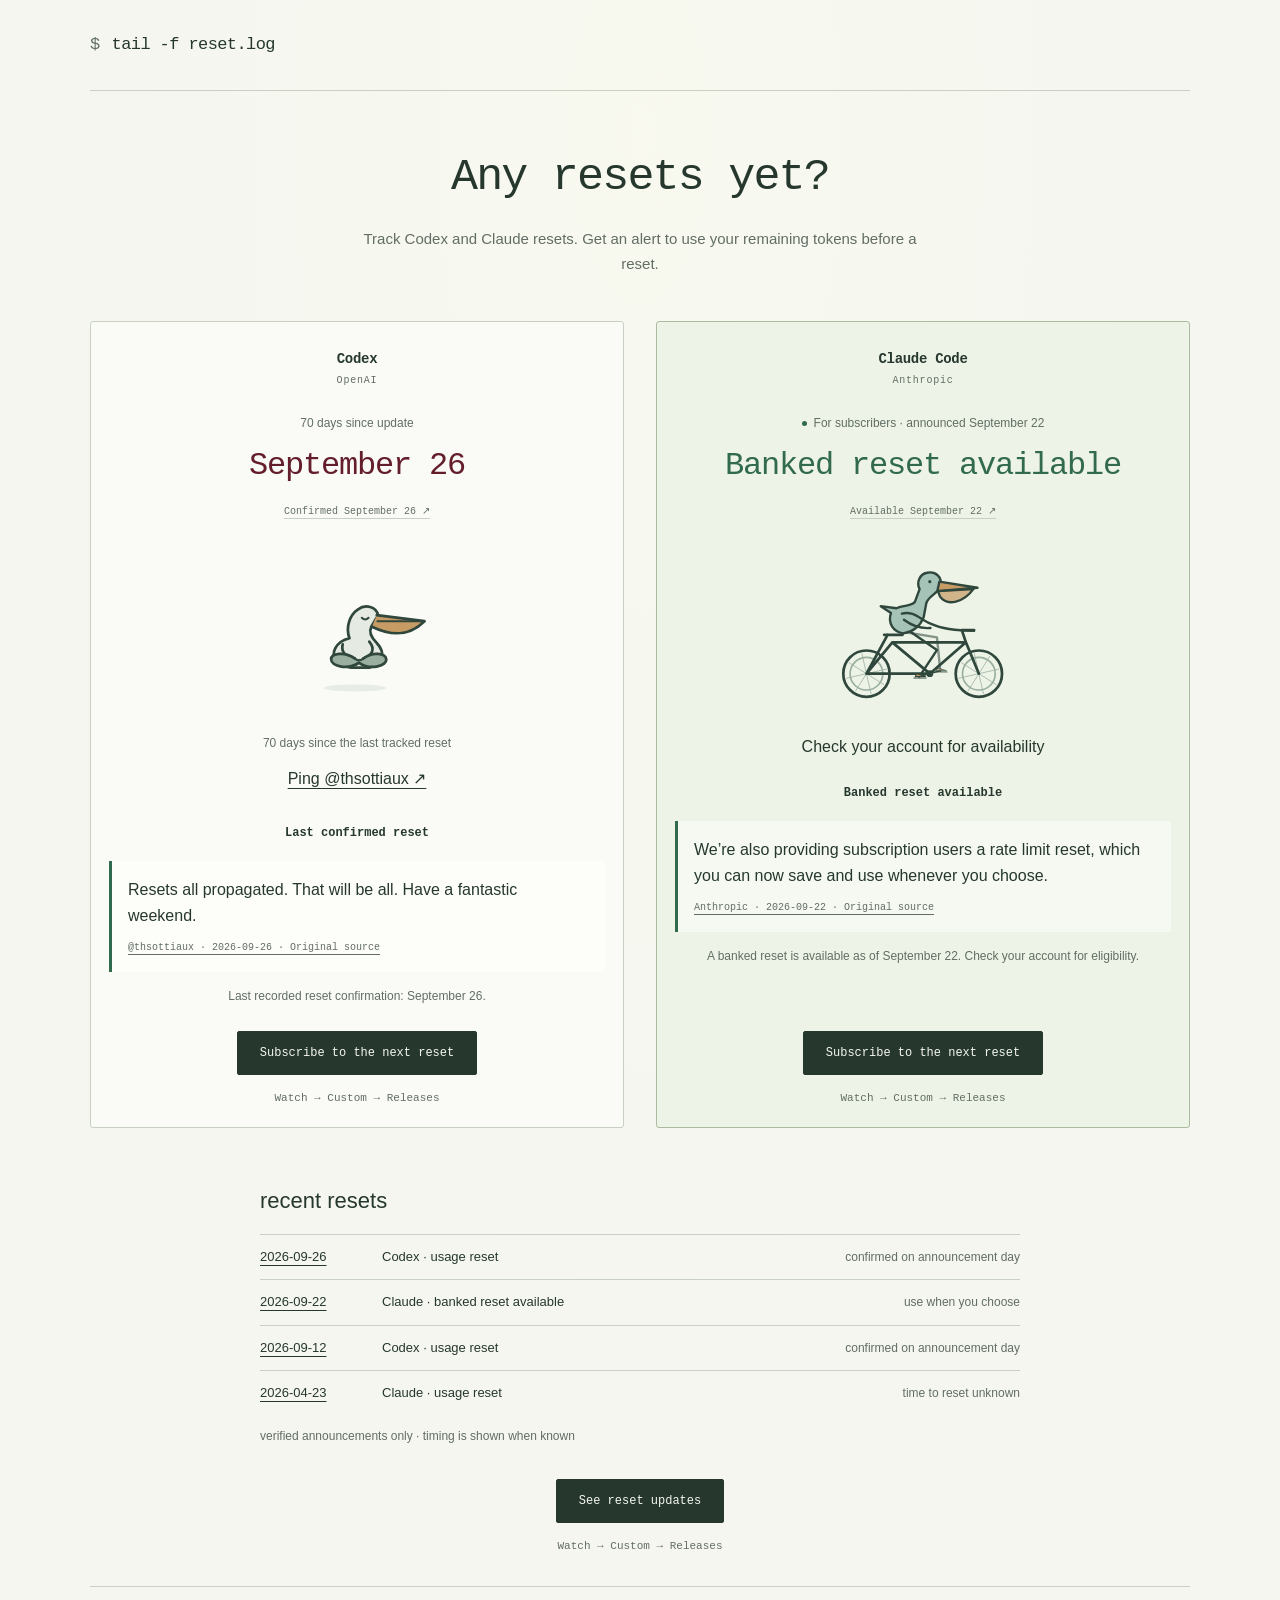
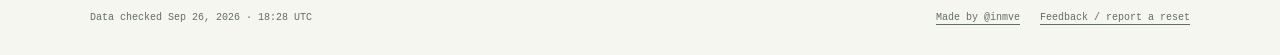
==== commit a2f60993: "Clarify completed and banked reset labels" ====
--- a/public/index.html
+++ b/public/index.html
@@ -3,9 +3,9 @@
 <head>
   <meta charset="utf-8">
   <meta name="viewport" content="width=device-width,initial-scale=1">
-  <meta name="description" content="Know when Codex, Claude Code and Grok Bot limits reset, so you can use your remaining tokens on something you want to build.">
+  <meta name="description" content="Track Codex and Claude reset announcements, confirmations and saved resets.">
   <meta property="og:title" content="Any resets yet? (2026-09-26)">
-  <meta property="og:description" content="Know when Codex, Claude Code and Grok Bot limits reset, so you can use your remaining tokens on something you want to build.">
+  <meta property="og:description" content="Track Codex and Claude reset announcements, confirmations and saved resets.">
   <meta property="og:type" content="website">
   <title>Any resets yet? (2026-09-26)</title>
   <link rel="canonical" href="https://inmve.github.io/next-reset/"><meta property="og:url" content="https://inmve.github.io/next-reset/">
@@ -24,12 +24,12 @@
   <main id="updates" class="home">
     <div class="intro">
       <h1>Any resets yet?</h1>
-      <p class="intro-sub">Know when Codex, Claude Code and Grok Bot limits reset, so you can use your remaining tokens on something you want to build.</p>
+      <p class="intro-sub">Track Codex and Claude resets. Get an alert to use your remaining tokens before a reset.</p>
     </div>
     <div id="providers" class="providers"><article class="provider waiting" data-provider="codex" style="--wait:rgb(196,76,77)">
 <div class="provider-details"><h2 class="provider-name">Codex<span>OpenAI</span></h2>
 <p class="scope">0 days since update</p><p class="when">September 26</p>
-<a class="source" href="https://x.com/thsottiaux/status/2103911959544610829" target="_blank" rel="noopener noreferrer">Announced September 26 ↗</a></div>
+<a class="source" href="https://x.com/thsottiaux/status/2103911959544610829" target="_blank" rel="noopener noreferrer">Confirmed September 26 ↗</a></div>
 <div class="bird-stage"><div class="bird"><svg xmlns="http://www.w3.org/2000/svg" viewBox="0 0 320 240" role="img" aria-labelledby="m05-codex-title m05-codex-desc" data-pose="seated">
   <title id="m05-codex-title">Meditating pelican</title>
   <desc id="m05-codex-desc">A pelican breathes slowly with closed eyes, waiting for a reset announcement.</desc>
@@ -49,11 +49,11 @@
     </g></g>
 <ellipse cx="157" cy="204" rx="46" ry="5" fill="var(--bird-sage)" opacity=".2" /></svg>
 </div></div><p class="pelican-note waiting-note">Make your tokens count.</p><div class="ping-request" hidden><p class="ping-days"></p><a class="ping-link" target="_blank" rel="noopener noreferrer">Ping @thsottiaux ↗</a></div>
-<p class="feed-status">No newer reset announcement is recorded</p><figure class="source-quote"><blockquote><p>Resets all propagated. That will be all. Have a fantastic weekend.</p></blockquote><figcaption><a href="https://x.com/thsottiaux/status/2103911959544610829" target="_blank" rel="noopener noreferrer">@thsottiaux · 2026-09-26 · Original source</a></figcaption></figure><p class="announcement-note">Last recorded reset confirmation: September 26.</p><div class="provider-subscription"><a class="github-action" href="https://github.com/inmve/codex-reset-alerts">Subscribe to the next reset</a><p class="subscription-note">Watch → Custom → Releases</p></div></article>
+<p class="feed-status">Last confirmed reset</p><figure class="source-quote"><blockquote><p>Resets all propagated. That will be all. Have a fantastic weekend.</p></blockquote><figcaption><a href="https://x.com/thsottiaux/status/2103911959544610829" target="_blank" rel="noopener noreferrer">@thsottiaux · 2026-09-26 · Original source</a></figcaption></figure><p class="announcement-note">Last recorded reset confirmation: September 26.</p><div class="provider-subscription"><a class="github-action" href="https://github.com/inmve/codex-reset-alerts">Subscribe to the next reset</a><p class="subscription-note">Watch → Custom → Releases</p></div></article>
 <article class="provider announced" data-provider="claude" style="--wait:rgb(183,70,72)">
 <div class="provider-details"><h2 class="provider-name">Claude Code<span>Anthropic</span></h2>
-<p class="scope">For subscribers · announced September 22</p><p class="when">Banked reset announced</p>
-<a class="source" href="https://www.anthropic.com/claude-opus-5-5" target="_blank" rel="noopener noreferrer">Announced September 22 ↗</a></div>
+<p class="scope">For subscribers · announced September 22</p><p class="when">Banked reset available</p>
+<a class="source" href="https://www.anthropic.com/claude-opus-5-5" target="_blank" rel="noopener noreferrer">Available September 22 ↗</a></div>
 <div class="bird-stage"><div class="bird"><svg xmlns="http://www.w3.org/2000/svg" viewBox="0 0 320 240" role="img" aria-labelledby="c05-claude-title c05-claude-desc" data-animated="cycling">
   <title id="c05-claude-title">Pelican riding a bicycle</title>
   <desc id="c05-claude-desc">A pelican pedals at an unhurried pace while a reset is announced. There is no rush.</desc>
@@ -68,7 +68,7 @@
     </g>
 <g fill="none" stroke="var(--bird-ink)" stroke-width="3.5" stroke-linecap="round" stroke-linejoin="round" data-riding-part="pedaling-legs"><path d="M157.97 172.45L170 183L182.03 193.55" stroke-width="2"><animate attributeName="d" values="M157.97 172.45L170 183L182.03 193.55;M159.45 170.97L170 183L180.55 195.03;M161.11 169.70L170 183L178.89 196.30;M162.92 168.65L170 183L177.08 197.35;M164.86 167.85L170 183L175.14 198.15;M166.88 167.31L170 183L173.12 198.69;M168.95 167.03L170 183L171.05 198.97;M171.05 167.03L170 183L168.95 198.97;M173.12 167.31L170 183L166.88 198.69;M175.14 167.85L170 183L164.86 198.15;M177.08 168.65L170 183L162.92 197.35;M178.89 169.70L170 183L161.11 196.30;M180.55 170.97L170 183L159.45 195.03;M182.03 172.45L170 183L157.97 193.55;M183.30 174.11L170 183L156.70 191.89;M184.35 175.92L170 183L155.65 190.08;M185.15 177.86L170 183L154.85 188.14;M185.69 179.88L170 183L154.31 186.12;M185.97 181.95L170 183L154.03 184.05;M185.97 184.05L170 183L154.03 181.95;M185.69 186.12L170 183L154.31 179.88;M185.15 188.14L170 183L154.85 177.86;M184.35 190.08L170 183L155.65 175.92;M183.30 191.89L170 183L156.70 174.11;M182.03 193.55L170 183L157.97 172.45;M180.55 195.03L170 183L159.45 170.97;M178.89 196.30L170 183L161.11 169.70;M177.08 197.35L170 183L162.92 168.65;M175.14 198.15L170 183L164.86 167.85;M173.12 198.69L170 183L166.88 167.31;M171.05 198.97L170 183L168.95 167.03;M168.95 198.97L170 183L171.05 167.03;M166.88 198.69L170 183L173.12 167.31;M164.86 198.15L170 183L175.14 167.85;M162.92 197.35L170 183L177.08 168.65;M161.11 196.30L170 183L178.89 169.70;M159.45 195.03L170 183L180.55 170.97;M157.97 193.55L170 183L182.03 172.45;M156.70 191.89L170 183L183.30 174.11;M155.65 190.08L170 183L184.35 175.92;M154.85 188.14L170 183L185.15 177.86;M154.31 186.12L170 183L185.69 179.88;M154.03 184.05L170 183L185.97 181.95;M154.03 181.95L170 183L185.97 184.05;M154.31 179.88L170 183L185.69 186.12;M154.85 177.86L170 183L185.15 188.14;M155.65 175.92L170 183L184.35 190.08;M156.70 174.11L170 183L183.30 191.89;M157.97 172.45L170 183L182.03 193.55" dur="3.8s" repeatCount="indefinite" begin="indefinite" calcMode="linear" /></path><path d="M132.00 121.00L180.52 128.79L157.97 172.45" opacity=".55"><animate attributeName="d" values="M132.00 121.00L180.52 128.79L157.97 172.45;M132.00 121.02L180.81 126.71L159.45 170.97;M132.00 121.09L181.00 124.76L161.11 169.70;M132.00 121.19L181.11 123.00L162.92 168.65;M132.00 121.33L181.14 121.48L164.86 167.85;M132.00 121.48L181.13 120.28L166.88 167.31;M132.00 121.65L181.09 119.42L168.95 167.03;M132.00 121.82L181.06 118.92L171.05 167.03;M132.00 121.97L181.04 118.81L173.12 167.31;M132.00 122.11L181.05 119.06L175.14 167.85;M132.00 122.21L181.08 119.67L177.08 168.65;M132.00 122.28L181.11 120.61L178.89 169.70;M132.00 122.30L181.14 121.83L180.55 170.97;M132.00 122.28L181.13 123.32L182.03 172.45;M132.00 122.21L181.06 125.02L183.30 174.11;M132.00 122.11L180.91 126.90L184.35 175.92;M132.00 121.97L180.65 128.92L185.15 177.86;M132.00 121.82L180.27 131.04L185.69 179.88;M132.00 121.65L179.76 133.21L185.97 181.95;M132.00 121.48L179.13 135.38L185.97 184.05;M132.00 121.33L178.39 137.53L185.69 186.12;M132.00 121.19L177.57 139.59L185.15 188.14;M132.00 121.09L176.68 141.54L184.35 190.08;M132.00 121.02L175.79 143.33L183.30 191.89;M132.00 121.00L174.92 144.93L182.03 193.55;M132.00 121.02L174.14 146.31L180.55 195.03;M132.00 121.09L173.46 147.46L178.89 196.30;M132.00 121.19L172.93 148.38L177.08 197.35;M132.00 121.33L172.55 149.08L175.14 198.15;M132.00 121.48L172.33 149.56L173.12 198.69;M132.00 121.65L172.25 149.84L171.05 198.97;M132.00 121.82L172.30 149.94L168.95 198.97;M132.00 121.97L172.46 149.87L166.88 198.69;M132.00 122.11L172.70 149.64L164.86 198.15;M132.00 122.21L173.03 149.26L162.92 197.35;M132.00 122.28L173.42 148.73L161.11 196.30;M132.00 122.30L173.86 148.05L159.45 195.03;M132.00 122.28L174.34 147.22L157.97 193.55;M132.00 122.21L174.87 146.23L156.70 191.89;M132.00 122.11L175.43 145.09L155.65 190.08;M132.00 121.97L176.03 143.80L154.85 188.14;M132.00 121.82L176.65 142.35L154.31 186.12;M132.00 121.65L177.28 140.75L154.03 184.05;M132.00 121.48L177.91 139.00L154.03 181.95;M132.00 121.33L178.53 137.12L154.31 179.88;M132.00 121.19L179.12 135.13L154.85 177.86;M132.00 121.09L179.66 133.05L155.65 175.92;M132.00 121.02L180.13 130.92L156.70 174.11;M132.00 121.00L180.52 128.79L157.97 172.45" dur="3.8s" repeatCount="indefinite" begin="indefinite" calcMode="linear" /></path><path d="M149.97 174.45H167.97M153.97 168.45L166.97 172.44984524845643L151.97 172.44984524845643Z" fill="var(--bird-gold)" stroke-width="1.5" opacity=".7"><animate attributeName="d" values="M149.97 174.45H167.97M153.97 168.45L166.97 172.44984524845643L151.97 172.44984524845643Z;M151.45 172.97H169.45M155.45 166.97L168.45 170.97001785905996L153.45 170.97001785905996Z;M153.11 171.70H171.11M157.11 165.70L170.11 169.6960267994361L155.11 169.6960267994361Z;M154.92 170.65H172.92M158.92 164.65L171.92 168.64967040983217L156.92 168.64967040983217Z;M156.86 169.85H174.86M160.86 163.85L173.86 167.848852138179L158.86 167.848852138179Z;M158.88 169.31H176.88M162.88 163.31L175.88 167.3072742071334L160.88 167.3072742071334Z;M160.95 169.03H178.95M164.95 163.03L177.95 167.0342031652493L162.95 167.0342031652493Z;M163.05 169.03H181.05M167.05 163.03L180.05 167.03431133376293L165.05 167.03431133376293Z;M165.12 169.31H183.12M169.12 163.31L182.12 167.30759686188105L167.12 167.30759686188105Z;M167.14 169.85H185.14M171.14 163.85L184.14 167.84938375844848L169.14 167.84938375844848Z;M169.08 170.65H187.08M173.08 164.65L186.08 168.65040189945327L171.08 168.65040189945327Z;M170.89 171.70H188.89M174.89 165.70L187.89 169.69694564241863L172.89 169.69694564241863Z;M172.55 172.97H190.55M176.55 166.97L189.55 170.9711083337457L174.55 170.9711083337457Z;M174.03 174.45H192.03M178.03 168.45L191.03 172.45108869652117L176.03 172.45108869652117Z;M175.30 176.11H193.30M179.30 170.11L192.30 174.11156385640993L177.30 174.11156385640993Z;M176.35 177.92H194.35M180.35 171.92L193.35 175.9241226230556L178.35 175.9241226230556Z;M177.15 179.86H195.15M181.15 173.86L194.15 177.85775161342463L179.15 177.85775161342463Z;M177.69 181.88H195.69M181.69 175.88L194.69 179.87936589938855L179.69 179.87936589938855Z;M177.97 183.95H195.97M181.97 177.95L194.97 181.95437510001716L179.97 181.95437510001716Z;M177.97 186.05H195.97M181.97 180.05L194.97 184.04727523258646L179.97 184.04727523258646Z;M177.69 188.12H195.69M181.69 182.12L194.69 186.12225619556668L179.69 186.12225619556668Z;M177.15 190.14H195.15M181.15 184.14L194.15 188.14381448938778L179.15 188.14381448938778Z;M176.35 192.08H194.35M180.35 186.08L193.35 190.07736069116064L178.35 190.07736069116064Z;M175.30 193.89H193.30M179.30 187.89L192.30 191.88981128929268L177.30 191.88981128929268Z;M174.03 195.55H192.03M178.03 189.55L191.03 193.55015475154357L176.03 193.55015475154357Z;M172.55 197.03H190.55M176.55 191.03L189.55 195.02998214094006L174.55 195.02998214094006Z;M170.89 198.30H188.89M174.89 192.30L187.89 196.30397320056386L172.89 196.30397320056386Z;M169.08 199.35H187.08M173.08 193.35L186.08 197.35032959016783L171.08 197.35032959016783Z;M167.14 200.15H185.14M171.14 194.15L184.14 198.151147861821L169.14 198.151147861821Z;M165.12 200.69H183.12M169.12 194.69L182.12 198.6927257928666L167.12 198.6927257928666Z;M163.05 200.97H181.05M167.05 194.97L180.05 198.9657968347507L165.05 198.9657968347507Z;M160.95 200.97H178.95M164.95 194.97L177.95 198.96568866623707L162.95 198.96568866623707Z;M158.88 200.69H176.88M162.88 194.69L175.88 198.69240313811895L160.88 198.69240313811895Z;M156.86 200.15H174.86M160.86 194.15L173.86 198.15061624155152L158.86 198.15061624155152Z;M154.92 199.35H172.92M158.92 193.35L171.92 197.34959810054673L156.92 197.34959810054673Z;M153.11 198.30H171.11M157.11 192.30L170.11 196.30305435758137L155.11 196.30305435758137Z;M151.45 197.03H169.45M155.45 191.03L168.45 195.0288916662543L153.45 195.0288916662543Z;M149.97 195.55H167.97M153.97 189.55L166.97 193.54891130347883L151.97 193.54891130347883Z;M148.70 193.89H166.70M152.70 187.89L165.70 191.8884361435901L150.70 191.8884361435901Z;M147.65 192.08H165.65M151.65 186.08L164.65 190.07587737694442L149.65 190.07587737694442Z;M146.85 190.14H164.85M150.85 184.14L163.85 188.14224838657537L148.85 188.14224838657537Z;M146.31 188.12H164.31M150.31 182.12L163.31 186.12063410061145L148.31 186.12063410061145Z;M146.03 186.05H164.03M150.03 180.05L163.03 184.04562489998284L148.03 184.04562489998284Z;M146.03 183.95H164.03M150.03 177.95L163.03 181.95272476741357L148.03 181.95272476741357Z;M146.31 181.88H164.31M150.31 175.88L163.31 179.87774380443335L148.31 179.87774380443335Z;M146.85 179.86H164.85M150.85 173.86L163.85 177.85618551061222L148.85 177.85618551061222Z;M147.65 177.92H165.65M151.65 171.92L164.65 175.92263930883934L149.65 175.92263930883934Z;M148.70 176.11H166.70M152.70 170.11L165.70 174.11018871070732L150.70 174.11018871070732Z;M149.97 174.45H167.97M153.97 168.45L166.97 172.44984524845646L151.97 172.44984524845646Z" dur="3.8s" repeatCount="indefinite" begin="indefinite" calcMode="linear" /></path><path d="M142.00 121.00L180.80 146.91L182.03 193.55"><animate attributeName="d" values="M142.00 121.00L180.80 146.91L182.03 193.55;M142.00 121.02L179.79 148.38L180.55 195.03;M142.00 121.09L178.89 149.65L178.89 196.30;M142.00 121.19L178.13 150.71L177.08 197.35;M142.00 121.33L177.54 151.56L175.14 198.15;M142.00 121.48L177.11 152.21L173.12 198.69;M142.00 121.65L176.85 152.67L171.05 198.97;M142.00 121.82L176.74 152.96L168.95 198.97;M142.00 121.97L176.76 153.10L166.88 198.69;M142.00 122.11L176.90 153.08L164.86 198.15;M142.00 122.21L177.13 152.91L162.92 197.35;M142.00 122.28L177.45 152.60L161.11 196.30;M142.00 122.30L177.85 152.16L159.45 195.03;M142.00 122.28L178.32 151.56L157.97 193.55;M142.00 122.21L178.85 150.83L156.70 191.89;M142.00 122.11L179.44 149.94L155.65 190.08;M142.00 121.97L180.10 148.91L154.85 188.14;M142.00 121.82L180.81 147.72L154.31 186.12;M142.00 121.65L181.56 146.38L154.03 184.05;M142.00 121.48L182.36 144.88L154.03 181.95;M142.00 121.33L183.19 143.24L154.31 179.88;M142.00 121.19L184.03 141.45L154.85 177.86;M142.00 121.09L184.85 139.54L155.65 175.92;M142.00 121.02L185.64 137.52L156.70 174.11;M142.00 121.00L186.37 135.43L157.97 172.45;M142.00 121.02L187.01 133.32L159.45 170.97;M142.00 121.09L187.54 131.25L161.11 169.70;M142.00 121.19L187.95 129.27L162.92 168.65;M142.00 121.33L188.25 127.48L164.86 167.85;M142.00 121.48L188.44 125.93L166.88 167.31;M142.00 121.65L188.56 124.70L168.95 167.03;M142.00 121.82L188.61 123.81L171.05 167.03;M142.00 121.97L188.64 123.31L173.12 167.31;M142.00 122.11L188.64 123.19L175.14 167.85;M142.00 122.21L188.64 123.45L177.08 168.65;M142.00 122.28L188.62 124.07L178.89 169.70;M142.00 122.30L188.58 125.01L180.55 170.97;M142.00 122.28L188.49 126.24L182.03 172.45;M142.00 122.21L188.33 127.73L183.30 174.11;M142.00 122.11L188.08 129.42L184.35 175.92;M142.00 121.97L187.72 131.27L185.15 177.86;M142.00 121.82L187.23 133.25L185.69 179.88;M142.00 121.65L186.61 135.30L185.97 181.95;M142.00 121.48L185.86 137.39L185.97 184.05;M142.00 121.33L184.98 139.47L185.69 186.12;M142.00 121.19L184.00 141.50L185.15 188.14;M142.00 121.09L182.95 143.44L184.35 190.08;M142.00 121.02L181.87 145.26L183.30 191.89;M142.00 121.00L180.80 146.91L182.03 193.55" dur="3.8s" repeatCount="indefinite" begin="indefinite" calcMode="linear" /></path><path d="M174.03 195.55H192.03M178.03 189.55L191.03 193.55015475154357L176.03 193.55015475154357Z" fill="var(--bird-gold)" stroke-width="1.5"><animate attributeName="d" values="M174.03 195.55H192.03M178.03 189.55L191.03 193.55015475154357L176.03 193.55015475154357Z;M172.55 197.03H190.55M176.55 191.03L189.55 195.02998214094004L174.55 195.02998214094004Z;M170.89 198.30H188.89M174.89 192.30L187.89 196.3039732005639L172.89 196.3039732005639Z;M169.08 199.35H187.08M173.08 193.35L186.08 197.35032959016783L171.08 197.35032959016783Z;M167.14 200.15H185.14M171.14 194.15L184.14 198.151147861821L169.14 198.151147861821Z;M165.12 200.69H183.12M169.12 194.69L182.12 198.6927257928666L167.12 198.6927257928666Z;M163.05 200.97H181.05M167.05 194.97L180.05 198.9657968347507L165.05 198.9657968347507Z;M160.95 200.97H178.95M164.95 194.97L177.95 198.96568866623707L162.95 198.96568866623707Z;M158.88 200.69H176.88M162.88 194.69L175.88 198.69240313811895L160.88 198.69240313811895Z;M156.86 200.15H174.86M160.86 194.15L173.86 198.15061624155152L158.86 198.15061624155152Z;M154.92 199.35H172.92M158.92 193.35L171.92 197.34959810054673L156.92 197.34959810054673Z;M153.11 198.30H171.11M157.11 192.30L170.11 196.30305435758137L155.11 196.30305435758137Z;M151.45 197.03H169.45M155.45 191.03L168.45 195.0288916662543L153.45 195.0288916662543Z;M149.97 195.55H167.97M153.97 189.55L166.97 193.54891130347883L151.97 193.54891130347883Z;M148.70 193.89H166.70M152.70 187.89L165.70 191.88843614359007L150.70 191.88843614359007Z;M147.65 192.08H165.65M151.65 186.08L164.65 190.0758773769444L149.65 190.0758773769444Z;M146.85 190.14H164.85M150.85 184.14L163.85 188.14224838657537L148.85 188.14224838657537Z;M146.31 188.12H164.31M150.31 182.12L163.31 186.12063410061145L148.31 186.12063410061145Z;M146.03 186.05H164.03M150.03 180.05L163.03 184.04562489998284L148.03 184.04562489998284Z;M146.03 183.95H164.03M150.03 177.95L163.03 181.95272476741354L148.03 181.95272476741354Z;M146.31 181.88H164.31M150.31 175.88L163.31 179.87774380443332L148.31 179.87774380443332Z;M146.85 179.86H164.85M150.85 173.86L163.85 177.85618551061222L148.85 177.85618551061222Z;M147.65 177.92H165.65M151.65 171.92L164.65 175.92263930883934L149.65 175.92263930883934Z;M148.70 176.11H166.70M152.70 170.11L165.70 174.11018871070732L150.70 174.11018871070732Z;M149.97 174.45H167.97M153.97 168.45L166.97 172.44984524845643L151.97 172.44984524845643Z;M151.45 172.97H169.45M155.45 166.97L168.45 170.97001785905994L153.45 170.97001785905994Z;M153.11 171.70H171.11M157.11 165.70L170.11 169.69602679943614L155.11 169.69602679943614Z;M154.92 170.65H172.92M158.92 164.65L171.92 168.64967040983217L156.92 168.64967040983217Z;M156.86 169.85H174.86M160.86 163.85L173.86 167.848852138179L158.86 167.848852138179Z;M158.88 169.31H176.88M162.88 163.31L175.88 167.3072742071334L160.88 167.3072742071334Z;M160.95 169.03H178.95M164.95 163.03L177.95 167.0342031652493L162.95 167.0342031652493Z;M163.05 169.03H181.05M167.05 163.03L180.05 167.03431133376293L165.05 167.03431133376293Z;M165.12 169.31H183.12M169.12 163.31L182.12 167.30759686188105L167.12 167.30759686188105Z;M167.14 169.85H185.14M171.14 163.85L184.14 167.84938375844848L169.14 167.84938375844848Z;M169.08 170.65H187.08M173.08 164.65L186.08 168.65040189945327L171.08 168.65040189945327Z;M170.89 171.70H188.89M174.89 165.70L187.89 169.69694564241863L172.89 169.69694564241863Z;M172.55 172.97H190.55M176.55 166.97L189.55 170.9711083337457L174.55 170.9711083337457Z;M174.03 174.45H192.03M178.03 168.45L191.03 172.45108869652117L176.03 172.45108869652117Z;M175.30 176.11H193.30M179.30 170.11L192.30 174.11156385640993L177.30 174.11156385640993Z;M176.35 177.92H194.35M180.35 171.92L193.35 175.9241226230556L178.35 175.9241226230556Z;M177.15 179.86H195.15M181.15 173.86L194.15 177.85775161342463L179.15 177.85775161342463Z;M177.69 181.88H195.69M181.69 175.88L194.69 179.87936589938855L179.69 179.87936589938855Z;M177.97 183.95H195.97M181.97 177.95L194.97 181.95437510001716L179.97 181.95437510001716Z;M177.97 186.05H195.97M181.97 180.05L194.97 184.04727523258646L179.97 184.04727523258646Z;M177.69 188.12H195.69M181.69 182.12L194.69 186.12225619556665L179.69 186.12225619556665Z;M177.15 190.14H195.15M181.15 184.14L194.15 188.14381448938775L179.15 188.14381448938775Z;M176.35 192.08H194.35M180.35 186.08L193.35 190.07736069116064L178.35 190.07736069116064Z;M175.30 193.89H193.30M179.30 187.89L192.30 191.88981128929268L177.30 191.88981128929268Z;M174.03 195.55H192.03M178.03 189.55L191.03 193.55015475154357L176.03 193.55015475154357Z" dur="3.8s" repeatCount="indefinite" begin="indefinite" calcMode="linear" /></path></g><g data-riding-part="rider-motion"><animateTransform attributeName="transform" type="translate" values="0 0.000;0 0.022;0 0.087;0 0.190;0 0.325;0 0.482;0 0.650;0 0.818;0 0.975;0 1.110;0 1.213;0 1.278;0 1.300;0 1.278;0 1.213;0 1.110;0 0.975;0 0.818;0 0.650;0 0.482;0 0.325;0 0.190;0 0.087;0 0.022;0 0.000;0 0.022;0 0.087;0 0.190;0 0.325;0 0.482;0 0.650;0 0.818;0 0.975;0 1.110;0 1.213;0 1.278;0 1.300;0 1.278;0 1.213;0 1.110;0 0.975;0 0.818;0 0.650;0 0.482;0 0.325;0 0.190;0 0.087;0 0.022;0 0.000" dur="3.8s" repeatCount="indefinite" begin="indefinite" /><g transform="translate(5 4) scale(1)" stroke="var(--bird-ink)" stroke-width="3.5" stroke-linecap="round" stroke-linejoin="round" data-riding-part="forward-rider"><path d="M126 119C111 116 103 104 108 89L93 79 116 82C126 77 137 80 143 73L150 54C145 44 150 32 161 30C174 27 183 37 181 48C179 60 164 63 160 74L156 95C151 108 143 116 126 119Z" fill="#a6c3b7" /><path d="M179 43 235 52 176 57Z" fill="var(--bird-gold)" /><path d="M177 57 229 54C215 73 191 80 180 65Z" fill="var(--bird-gold)" fill-opacity=".7" /><circle cx="165" cy="43" r="2.3" fill="var(--bird-ink)" stroke="none" /><path d="M124 90C142 85 152 100 167 105Q188 115 230 115M127 99Q146 113 166 111" fill="none" stroke="var(--bird-ink)" /></g></g></svg>
 </div></div><p class="pelican-note">Check your account for availability</p>
-<p class="feed-status">No newer reset announcement is recorded</p><figure class="source-quote"><blockquote><p>We’re also providing subscription users a rate limit reset, which you can now save and use whenever you choose.</p></blockquote><figcaption><a href="https://www.anthropic.com/claude-opus-5-5" target="_blank" rel="noopener noreferrer">Anthropic · 2026-09-22 · Original source</a></figcaption></figure><p class="announcement-note">Banked reset announced September 22. Check your account for availability and eligibility.</p><div class="provider-subscription"><a class="github-action" href="https://github.com/inmve/claude-reset-alerts">Subscribe to the next reset</a><p class="subscription-note">Watch → Custom → Releases</p></div></article></div>
+<p class="feed-status">Banked reset available</p><figure class="source-quote"><blockquote><p>We’re also providing subscription users a rate limit reset, which you can now save and use whenever you choose.</p></blockquote><figcaption><a href="https://www.anthropic.com/claude-opus-5-5" target="_blank" rel="noopener noreferrer">Anthropic · 2026-09-22 · Original source</a></figcaption></figure><p class="announcement-note">A banked reset is available as of September 22. Check your account for eligibility.</p><div class="provider-subscription"><a class="github-action" href="https://github.com/inmve/claude-reset-alerts">Subscribe to the next reset</a><p class="subscription-note">Watch → Custom → Releases</p></div></article></div>
     <section class="recent-history" aria-labelledby="recent-history-title"><h2 id="recent-history-title">recent resets</h2><ol><li><a href="https://x.com/thsottiaux/status/2103911959544610829" target="_blank" rel="noopener noreferrer">2026-09-26</a><span>Codex · usage reset</span><small>confirmed on announcement day</small></li><li><a href="https://www.anthropic.com/claude-opus-5-5" target="_blank" rel="noopener noreferrer">2026-09-22</a><span>Claude · banked reset available</span><small>use when you choose</small></li><li><a href="https://x.com/thsottiaux/status/2098685367058612394" target="_blank" rel="noopener noreferrer">2026-09-12</a><span>Codex · usage reset</span><small>confirmed on announcement day</small></li><li><a href="https://www.anthropic.com/engineering/april-23-postmortem" target="_blank" rel="noopener noreferrer">2026-04-23</a><span>Claude · usage reset</span><small>time to reset unknown</small></li></ol><p>verified announcements only · timing is shown when known</p></section>
     <div class="updates-subscription">
       <a class="github-action" href="#providers">See reset updates</a>
@@ -80,7 +80,7 @@
     <div class="release-links"><a href="https://github.com/inmve">Made by @inmve</a><a href="https://github.com/inmve/next-reset/issues">Feedback / report a reset</a></div>
   </footer>
 </div>
-<script id="release-state" type="application/json">{"strings": {"eyebrow": "AI usage resets, at a quieter pace", "announcedTitle": "A little more|room to breathe.", "announcedSubtitle": "{providers} · Perhaps we can stop counting tokens for a day.", "announcedCaption": "The pelican has no throughput targets.", "announcedForToday": "Expected today", "announced": "Reset expected", "lastReset": "Last reset", "waitingNote": "Make your tokens count.", "pauseCycling": "Pause the bicycle", "resumeCycling": "Resume the ride", "footerNote": "No rush. No token targets.", "recent": "recent", "longWait": "a while ago", "greenLegend": "green: reset announced", "homeLabel": "{name}: home", "navLabel": "Site navigation", "v1title": "Let it come.|Just breathe.", "v1sub": "Three providers. One quiet moment.", "v1quiet": "It’s okay to simply wait.", "v2title": "The art of|not rushing.", "v2sub": "Not every moment of waiting needs to be filled. Sometimes it’s enough to just be.", "v2quiet": "Everything changes. Even usage limits.", "v3title": "While we wait,|take a breath.", "v3sub": "The pelican has let go of control. You can, too.", "v3quiet": "Breathe in. Breathe out. The bicycle can wait.", "v4title": "There is|no need to rush.", "v4sub": "Still water. Patient pelicans. We’ll keep an eye on the announcements.", "v4quiet": "Let the ripples find their way.", "v5title": "A quiet night.|A fresh start.", "v5sub": "While the world refreshes, take a little pause.", "v5quiet": "Not every cycle needs to go faster.", "pageTitle": "{name} · AI usage resets, at a quieter pace", "description": "Know when Codex, Claude Code and Grok Bot limits reset, so you can use your remaining tokens on something you want to build.", "skip": "Skip to reset updates", "githubUpdates": "Get reset updates on GitHub", "watchHelp": "Watch → Custom → Releases", "sourceCode": "Source & data", "snapshotLabel": "Data checked {date} UTC", "sourceAt": "Announced {date} UTC ↗", "timeUnknown": "Time not specified", "dateUnknown": "Date not announced", "confirmationPending": "Confirmation pending", "lastConfirmed": "Last confirmed reset", "daysSince": "{days} days since update", "scopeUnknown": "Affected plans not specified", "quietTitle": "No need to rush.", "awaitingScope": "Announced date has passed · confirmation pending", "todayTimeUnknown": "Expected today · time not specified", "cyclingTitle": "Pelican riding a bicycle", "cyclingDescription": "A pelican pedals at an unhurried pace while a reset is announced. There is no rush.", "meditatingTitle": "Meditating pelican", "meditatingDescription": "A pelican breathes slowly with closed eyes, waiting for a reset announcement.", "balancingTitle": "Pelican resting on one leg", "balancingDescription": "A closed-eyed pelican rests on one leg, with its wings folded. There is no need to hurry.", "plannedToday": "{providers} limits are likely to reset today", "plannedTodayPlural": "{providers} limits are likely to reset today", "plannedForDate": "{providers} limits are likely to reset on {when}", "plannedForDatePlural": "{providers} limits are likely to reset on {when}", "plannedUndated": "{providers} reset announced; date not specified", "plannedUndatedPlural": "{providers} resets announced; dates not specified", "completedToday": "{providers} limits were reset today", "noResetsToday": "No new reset announcement recorded", "enjoyTheRide": "Enjoy the ride.", "statusPageTitle": "{status} ({date})", "mechanism": "Reset updates for Codex, Claude Code and Grok Bot.", "basedOnPost": "Based on a post by {author} · {date} UTC ↗", "seeUpdates": "See reset updates", "nextResetQuestion": "When is the next reset?", "shellTitle": "cd token-usage/limits; reset", "expectedTimeUnknown": "Expected · time not specified", "maxPlans": "Max plans", "nextResetTerm": "next reset", "madeBy": "Made by {author}", "feedback": "Feedback / report a reset", "benefit": "Know when Codex, Claude Code and Grok Bot limits reset, so you can use your remaining tokens on something you want to build.", "siteTitle": "Any resets yet?", "notificationsHeading": "Get notifications", "checkWebsite": "Check out website", "websiteComingSoon": "site link coming soon", "resetNotifications": "For reset notifications: **Watch → Custom → Releases**.", "bankedReset": "Banked reset announced", "bankedDate": "Check your account for availability", "bankedDetails": "For subscribers · announced {date}", "sourceOn": "Announced {date} ↗", "grokBotOnly": "Grok Bot only", "ping": "Ping @{handle} ↗", "trackedDays": "{days} days since the last tracked reset", "relativeToday": "today", "relativeYesterday": "yesterday", "relativeDays": "{days} days ago", "tweetLead": "Hey @{handle}, {provider}’s last tracked reset was {when}.", "tweetCompleted": "{provider}: limits reset {when}.", "tweetBanked": "{provider}: banked reset announced {when}.", "tweetExpected": "{provider}: reset expected {date} (unconfirmed).", "tweetUndated": "{provider}: reset expected (date unknown).", "tweetAsk": "Any reset coming for {provider}?", "codexBankedDetails": "For Plus, Pro & Business users · announced {date}", "feedAnnounced": "Reset announced — awaiting confirmation", "feedNoPending": "No newer reset announcement is recorded", "feedPendingDetails": "The source announces a reset. Completion has not been confirmed; check your account for availability.", "feedBankedDetails": "Banked reset announced {date}. Check your account for availability and eligibility.", "feedCompletedDetails": "Last recorded reset confirmation: {date}.", "codexPaidScope": "The announcement covers all paid users across Codex and ChatGPT Work", "sourceBy": "{author} · {date} · Original source", "subscribeNext": "Subscribe to the next reset", "feedTitle": "{provider} reset alerts", "feedIntro": "Follow {provider} reset news through GitHub Releases. One repository is one topic: every new announcement or confirmation becomes a release you can subscribe to.", "currentStatus": "Current status", "subscribeExplanation": "Subscribe to hear when a new {provider} reset is announced or confirmed.", "releaseMechanism": "Sign in to GitHub and watch Releases. We publish one release per meaningful announcement or confirmation; README edits do not send alerts.", "allResets": "All reset updates on Next Reset", "sourceHistory": "Source records and history", "chooseFeed": "Choose the tool you want alerts for:", "combinedFeed": "You can also keep watching this repository for combined updates.", "feedExpectedDate": "Announced date: {date}.", "subscribeViaReleases": "Subscribe with GitHub Releases", "browseAlerts": "Read published alerts", "otherFeeds": "Other feeds you can follow the same way", "otherFeedsExplanation": "Choose a topic, open its repository, then select **Watch → Custom → Releases**. Each feed sends only updates for its own tool.", "codexFeedTitle": "Alerts for upcoming Codex usage-limit resets", "codexFeedIntro": "Whenever an upcoming Codex reset is announced, we publish a new GitHub release, giving you a chance to use your remaining tokens before your limits reset.", "codexNewsAnnounced": "a new codex reset is expected", "codexNewsBanked": "a banked codex reset has been announced", "codexNewsCompleted": "codex limits were reset", "codexSeptember26News": "[tibo announced]({source}) a reset for all paid users of Codex and ChatGPT Work:", "codexNewsUnconfirmed": "the post gives no reset time.", "codexNewsSubscribeTitle": "how to subscribe?", "codexNewsSubscribe": "select **Watch → Custom → Releases** at the top of this repo.\n\nwe post reset updates as releases so you get a GitHub notification.", "codexNewsWhyTitle": "why?", "codexNewsWhy": "get an alert to use your remaining tokens before the reset.", "codexNewsOtherTitle": "other tools?", "codexNewsOther": "follow [Claude Code]({claude}) the same way.", "codexNewsOverview": "see reset announcements on [Next Reset]({site}).", "codexNewsOverviewTitle": "web version?", "claudeNewsAnnounced": "a new claude reset is expected", "claudeNewsBanked": "a claude reset you can save for later", "claudeNewsCompleted": "a claude reset has been confirmed", "claudeSeptember22News": "[anthropic announced]({source}) a reset for subscription users:", "claudeNewsOther": "follow [Codex]({codex}) the same way.", "shellTitleWatch": "watch limits; await reset", "shellTitleLog": "tail -f reset.log", "rotateTitleLabel": "Change headline", "recentResetsTitle": "recent resets", "bankedHistoryLabel": "banked reset available", "bankedTimingUnknown": "use when you choose", "automaticHistoryLabel": "usage reset", "timeToReset": "{hours} hours from announcement to reset", "timingNotPrecise": "time to reset unknown", "confirmedSameDay": "confirmed on announcement day", "showMoreHistory": "show more", "verifiedHistoryNote": "verified announcements only · timing is shown when known", "codexSeptember26ConfirmedNews": "[tibo confirmed]({source}) that the reset has propagated:", "claudeBankedWhy": "get an alert when a banked reset is available. save it for later."}, "cards": [{"id": "codex", "name": "Codex", "company": "OpenAI", "pose": "meditating", "pingHandle": "thsottiaux", "cyclingDesign": 4, "announced": false, "banked": false, "expectedDate": null, "confirmedAt": "2026-09-26", "source": "https://x.com/thsottiaux/status/2103911959544610829", "scopeLabelKey": null, "author": "@thsottiaux"}, {"id": "claude", "name": "Claude Code", "company": "Anthropic", "pose": "meditating", "pingHandle": "AnthropicAI", "announced": false, "banked": true, "expectedDate": null, "confirmedAt": "2026-09-22", "source": "https://www.anthropic.com/claude-opus-5-5", "scopeLabelKey": null, "author": "Anthropic"}], "config": {"name": "Next Reset", "design": 3, "pelicanDesign": 5, "locale": "en", "siteUrl": "https://inmve.github.io/next-reset/", "sourceRepository": "https://github.com/inmve/next-reset", "authorName": "@inmve", "authorUrl": "https://github.com/inmve", "providerRepositories": {"codex": "https://github.com/inmve/codex-reset-alerts", "claude": "https://github.com/inmve/claude-reset-alerts"}}}</script>
+<script id="release-state" type="application/json">{"strings": {"eyebrow": "AI usage resets, at a quieter pace", "announcedTitle": "A little more|room to breathe.", "announcedSubtitle": "{providers} · Perhaps we can stop counting tokens for a day.", "announcedCaption": "The pelican has no throughput targets.", "announcedForToday": "Expected today", "announced": "Reset expected", "lastReset": "Last reset", "waitingNote": "Make your tokens count.", "pauseCycling": "Pause the bicycle", "resumeCycling": "Resume the ride", "footerNote": "No rush. No token targets.", "recent": "recent", "longWait": "a while ago", "greenLegend": "green: reset announced", "homeLabel": "{name}: home", "navLabel": "Site navigation", "v1title": "Let it come.|Just breathe.", "v1sub": "Three providers. One quiet moment.", "v1quiet": "It’s okay to simply wait.", "v2title": "The art of|not rushing.", "v2sub": "Not every moment of waiting needs to be filled. Sometimes it’s enough to just be.", "v2quiet": "Everything changes. Even usage limits.", "v3title": "While we wait,|take a breath.", "v3sub": "The pelican has let go of control. You can, too.", "v3quiet": "Breathe in. Breathe out. The bicycle can wait.", "v4title": "There is|no need to rush.", "v4sub": "Still water. Patient pelicans. We’ll keep an eye on the announcements.", "v4quiet": "Let the ripples find their way.", "v5title": "A quiet night.|A fresh start.", "v5sub": "While the world refreshes, take a little pause.", "v5quiet": "Not every cycle needs to go faster.", "pageTitle": "{name} · AI usage resets, at a quieter pace", "description": "Track Codex and Claude reset announcements, confirmations and saved resets.", "skip": "Skip to reset updates", "githubUpdates": "Get reset updates on GitHub", "watchHelp": "Watch → Custom → Releases", "sourceCode": "Source & data", "snapshotLabel": "Data checked {date} UTC", "sourceAt": "Announced {date} UTC ↗", "timeUnknown": "Time not specified", "dateUnknown": "Date not announced", "confirmationPending": "Confirmation pending", "lastConfirmed": "Last confirmed reset", "daysSince": "{days} days since update", "scopeUnknown": "Affected plans not specified", "quietTitle": "No need to rush.", "awaitingScope": "Announced date has passed · confirmation pending", "todayTimeUnknown": "Expected today · time not specified", "cyclingTitle": "Pelican riding a bicycle", "cyclingDescription": "A pelican pedals at an unhurried pace while a reset is announced. There is no rush.", "meditatingTitle": "Meditating pelican", "meditatingDescription": "A pelican breathes slowly with closed eyes, waiting for a reset announcement.", "balancingTitle": "Pelican resting on one leg", "balancingDescription": "A closed-eyed pelican rests on one leg, with its wings folded. There is no need to hurry.", "plannedToday": "{providers} limits are likely to reset today", "plannedTodayPlural": "{providers} limits are likely to reset today", "plannedForDate": "{providers} limits are likely to reset on {when}", "plannedForDatePlural": "{providers} limits are likely to reset on {when}", "plannedUndated": "{providers} reset announced; date not specified", "plannedUndatedPlural": "{providers} resets announced; dates not specified", "completedToday": "{providers} limits were reset today", "noResetsToday": "No new reset announcement recorded", "enjoyTheRide": "Enjoy the ride.", "statusPageTitle": "{status} ({date})", "mechanism": "Reset updates for Codex and Claude Code.", "basedOnPost": "Based on a post by {author} · {date} UTC ↗", "seeUpdates": "See reset updates", "nextResetQuestion": "When is the next reset?", "shellTitle": "cd token-usage/limits; reset", "expectedTimeUnknown": "Expected · time not specified", "maxPlans": "Max plans", "nextResetTerm": "next reset", "madeBy": "Made by {author}", "feedback": "Feedback / report a reset", "benefit": "Track Codex and Claude resets. Get an alert to use your remaining tokens before a reset.", "siteTitle": "Any resets yet?", "notificationsHeading": "Get notifications", "checkWebsite": "Check out website", "websiteComingSoon": "site link coming soon", "resetNotifications": "For reset notifications: **Watch → Custom → Releases**.", "bankedReset": "Banked reset available", "bankedDate": "Check your account for availability", "bankedDetails": "For subscribers · announced {date}", "sourceOn": "Announced {date} ↗", "ping": "Ping @{handle} ↗", "trackedDays": "{days} days since the last tracked reset", "relativeToday": "today", "relativeYesterday": "yesterday", "relativeDays": "{days} days ago", "tweetLead": "Hey @{handle}, {provider}’s last tracked reset was {when}.", "tweetCompleted": "{provider}: limits reset {when}.", "tweetBanked": "{provider}: banked reset announced {when}.", "tweetExpected": "{provider}: reset expected {date} (unconfirmed).", "tweetUndated": "{provider}: reset expected (date unknown).", "tweetAsk": "Any reset coming for {provider}?", "codexBankedDetails": "For Plus, Pro & Business users · announced {date}", "feedAnnounced": "Reset announced — awaiting confirmation", "feedNoPending": "No newer reset announcement is recorded", "feedPendingDetails": "The source announces a reset. Completion has not been confirmed; check your account for availability.", "feedBankedDetails": "A banked reset is available as of {date}. Check your account for eligibility.", "feedCompletedDetails": "Last recorded reset confirmation: {date}.", "codexPaidScope": "The announcement covers all paid users across Codex and ChatGPT Work", "sourceBy": "{author} · {date} · Original source", "subscribeNext": "Subscribe to the next reset", "feedTitle": "{provider} reset alerts", "feedIntro": "Follow {provider} reset news through GitHub Releases. One repository is one topic: every new announcement or confirmation becomes a release you can subscribe to.", "currentStatus": "Current status", "subscribeExplanation": "Subscribe to hear when a new {provider} reset is announced or confirmed.", "releaseMechanism": "Sign in to GitHub and watch Releases. We publish one release per meaningful announcement or confirmation; README edits do not send alerts.", "allResets": "All reset updates on Next Reset", "sourceHistory": "Source records and history", "chooseFeed": "Choose the tool you want alerts for:", "combinedFeed": "You can also keep watching this repository for combined updates.", "feedExpectedDate": "Announced date: {date}.", "subscribeViaReleases": "Subscribe with GitHub Releases", "browseAlerts": "Read published alerts", "otherFeeds": "Other feeds you can follow the same way", "otherFeedsExplanation": "Choose a topic, open its repository, then select **Watch → Custom → Releases**. Each feed sends only updates for its own tool.", "codexFeedTitle": "Alerts for upcoming Codex usage-limit resets", "codexFeedIntro": "Whenever an upcoming Codex reset is announced, we publish a new GitHub release, giving you a chance to use your remaining tokens before your limits reset.", "codexNewsAnnounced": "a new codex reset is expected", "codexNewsBanked": "a banked codex reset has been announced", "codexNewsCompleted": "codex limits were reset", "codexSeptember26News": "[tibo announced]({source}) a reset for all paid users of Codex and ChatGPT Work:", "codexNewsUnconfirmed": "the post gives no reset time.", "codexNewsSubscribeTitle": "how to subscribe?", "codexNewsSubscribe": "select **Watch → Custom → Releases** at the top of this repo.\n\nwe post reset updates as releases so you get a GitHub notification.", "codexNewsWhyTitle": "why?", "codexNewsWhy": "get an alert to use your remaining tokens before the reset.", "codexNewsOtherTitle": "other tools?", "codexNewsOther": "follow [Claude Code]({claude}) the same way.", "codexNewsOverview": "see reset announcements on [Next Reset]({site}).", "codexNewsOverviewTitle": "web version?", "claudeNewsAnnounced": "a new claude reset is expected", "claudeNewsBanked": "a claude reset you can save for later", "claudeNewsCompleted": "a claude reset has been confirmed", "claudeSeptember22News": "[anthropic announced]({source}) a reset for subscription users:", "claudeNewsOther": "follow [Codex]({codex}) the same way.", "shellTitleWatch": "watch limits; await reset", "shellTitleLog": "tail -f reset.log", "rotateTitleLabel": "Change headline", "recentResetsTitle": "recent resets", "bankedHistoryLabel": "banked reset available", "bankedTimingUnknown": "use when you choose", "automaticHistoryLabel": "usage reset", "timeToReset": "{hours} hours from announcement to reset", "timingNotPrecise": "time to reset unknown", "confirmedSameDay": "confirmed on announcement day", "showMoreHistory": "show more", "verifiedHistoryNote": "verified announcements only · timing is shown when known", "codexSeptember26ConfirmedNews": "[tibo confirmed]({source}) that the reset has propagated:", "claudeBankedWhy": "get an alert when a banked reset is available. save it for later.", "sourceConfirmedOn": "Confirmed {date} ↗", "sourceAvailableOn": "Available {date} ↗"}, "cards": [{"id": "codex", "name": "Codex", "company": "OpenAI", "pose": "meditating", "pingHandle": "thsottiaux", "cyclingDesign": 4, "announced": false, "banked": false, "expectedDate": null, "confirmedAt": "2026-09-26", "source": "https://x.com/thsottiaux/status/2103911959544610829", "scopeLabelKey": null, "author": "@thsottiaux"}, {"id": "claude", "name": "Claude Code", "company": "Anthropic", "pose": "meditating", "pingHandle": "AnthropicAI", "announced": false, "banked": true, "expectedDate": null, "confirmedAt": "2026-09-22", "source": "https://www.anthropic.com/claude-opus-5-5", "scopeLabelKey": null, "author": "Anthropic"}], "config": {"name": "Next Reset", "design": 3, "pelicanDesign": 5, "locale": "en", "siteUrl": "https://inmve.github.io/next-reset/", "sourceRepository": "https://github.com/inmve/next-reset", "authorName": "@inmve", "authorUrl": "https://github.com/inmve", "providerRepositories": {"codex": "https://github.com/inmve/codex-reset-alerts", "claude": "https://github.com/inmve/claude-reset-alerts"}}}</script>
 </div>
 </body>
 </html>
